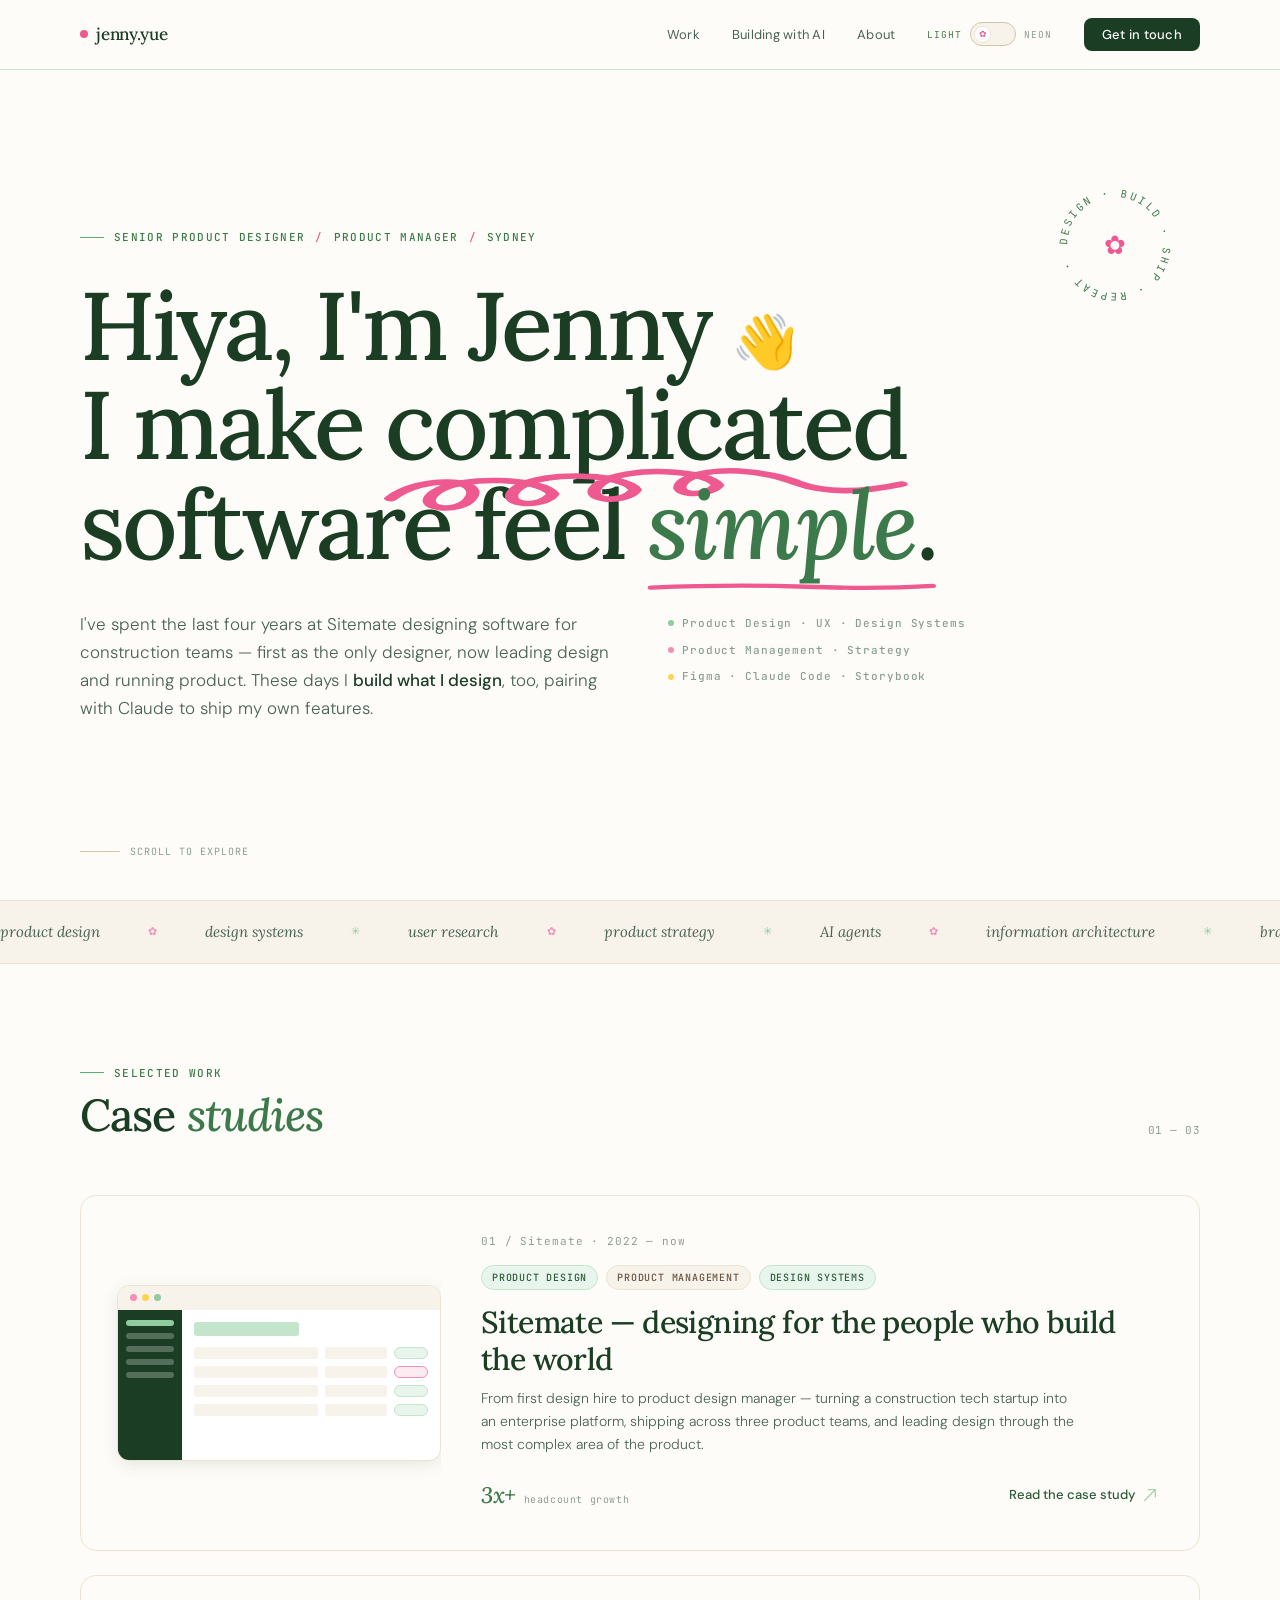
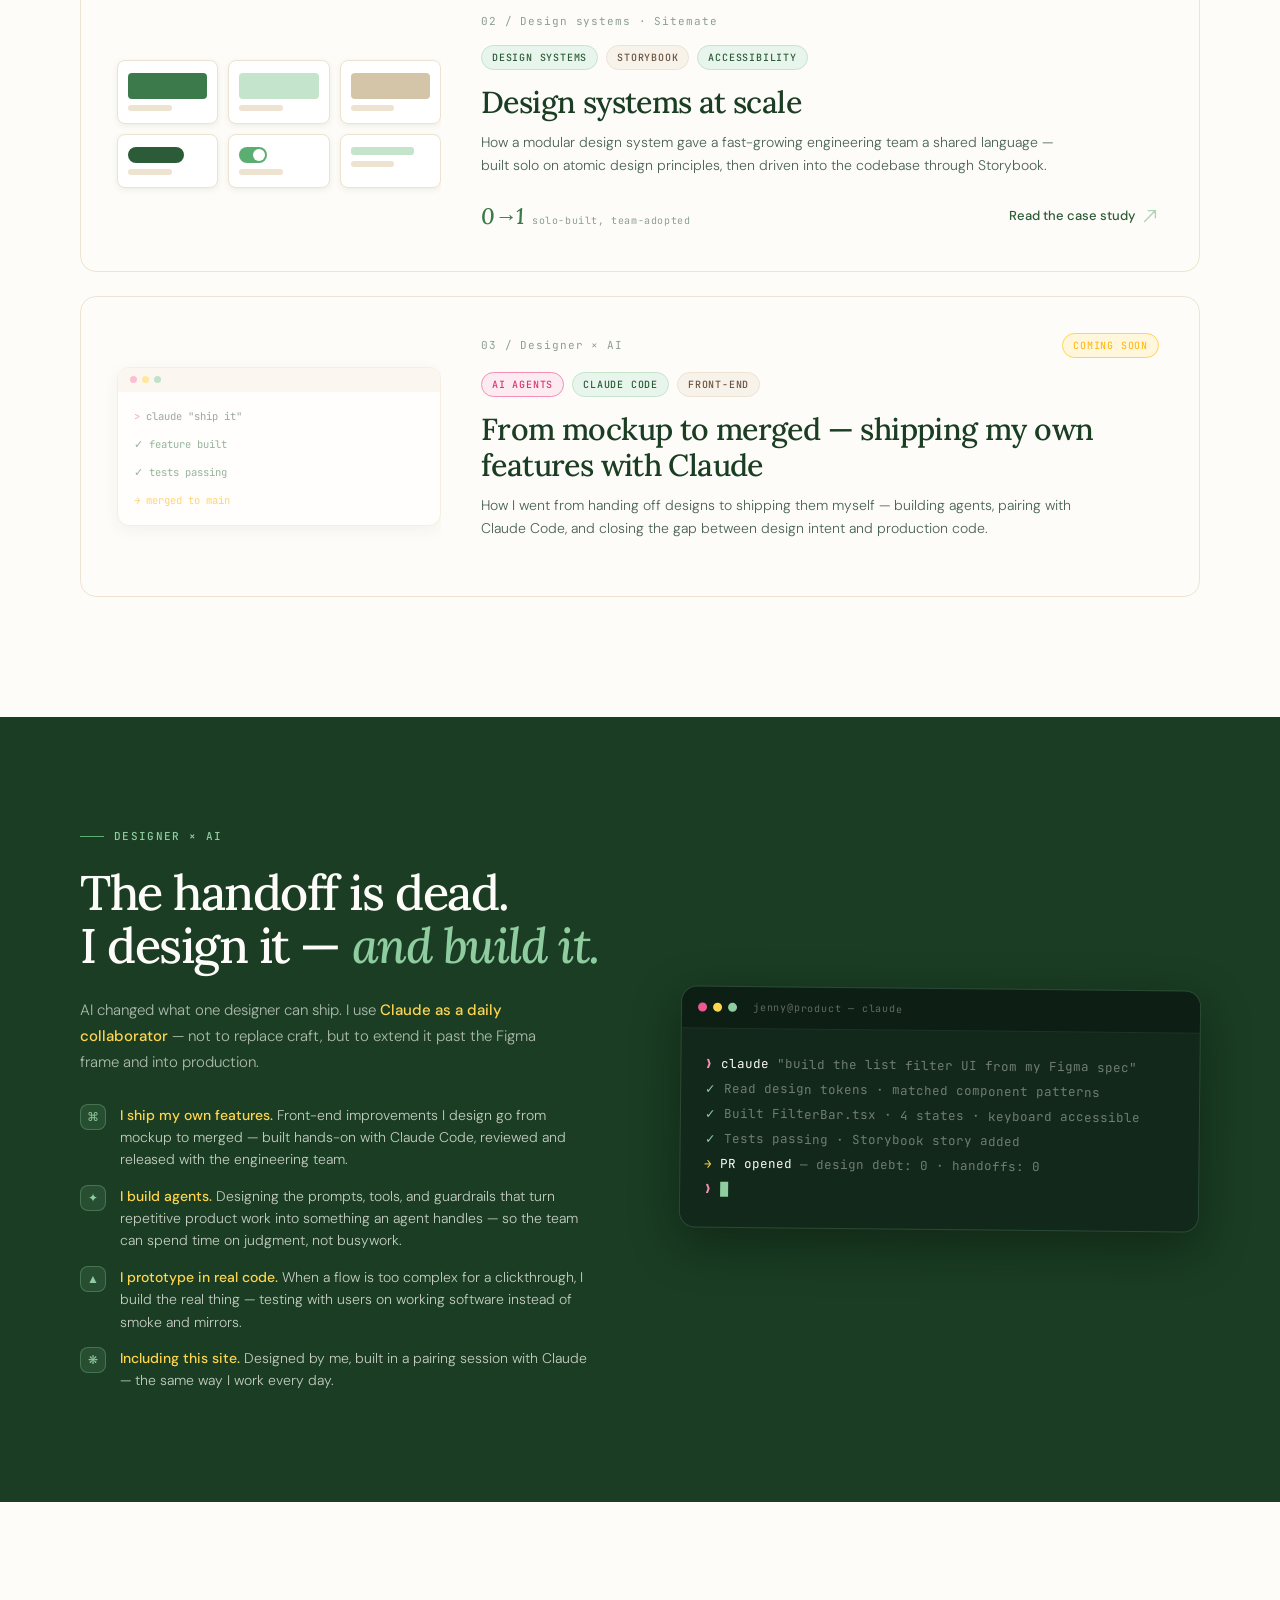
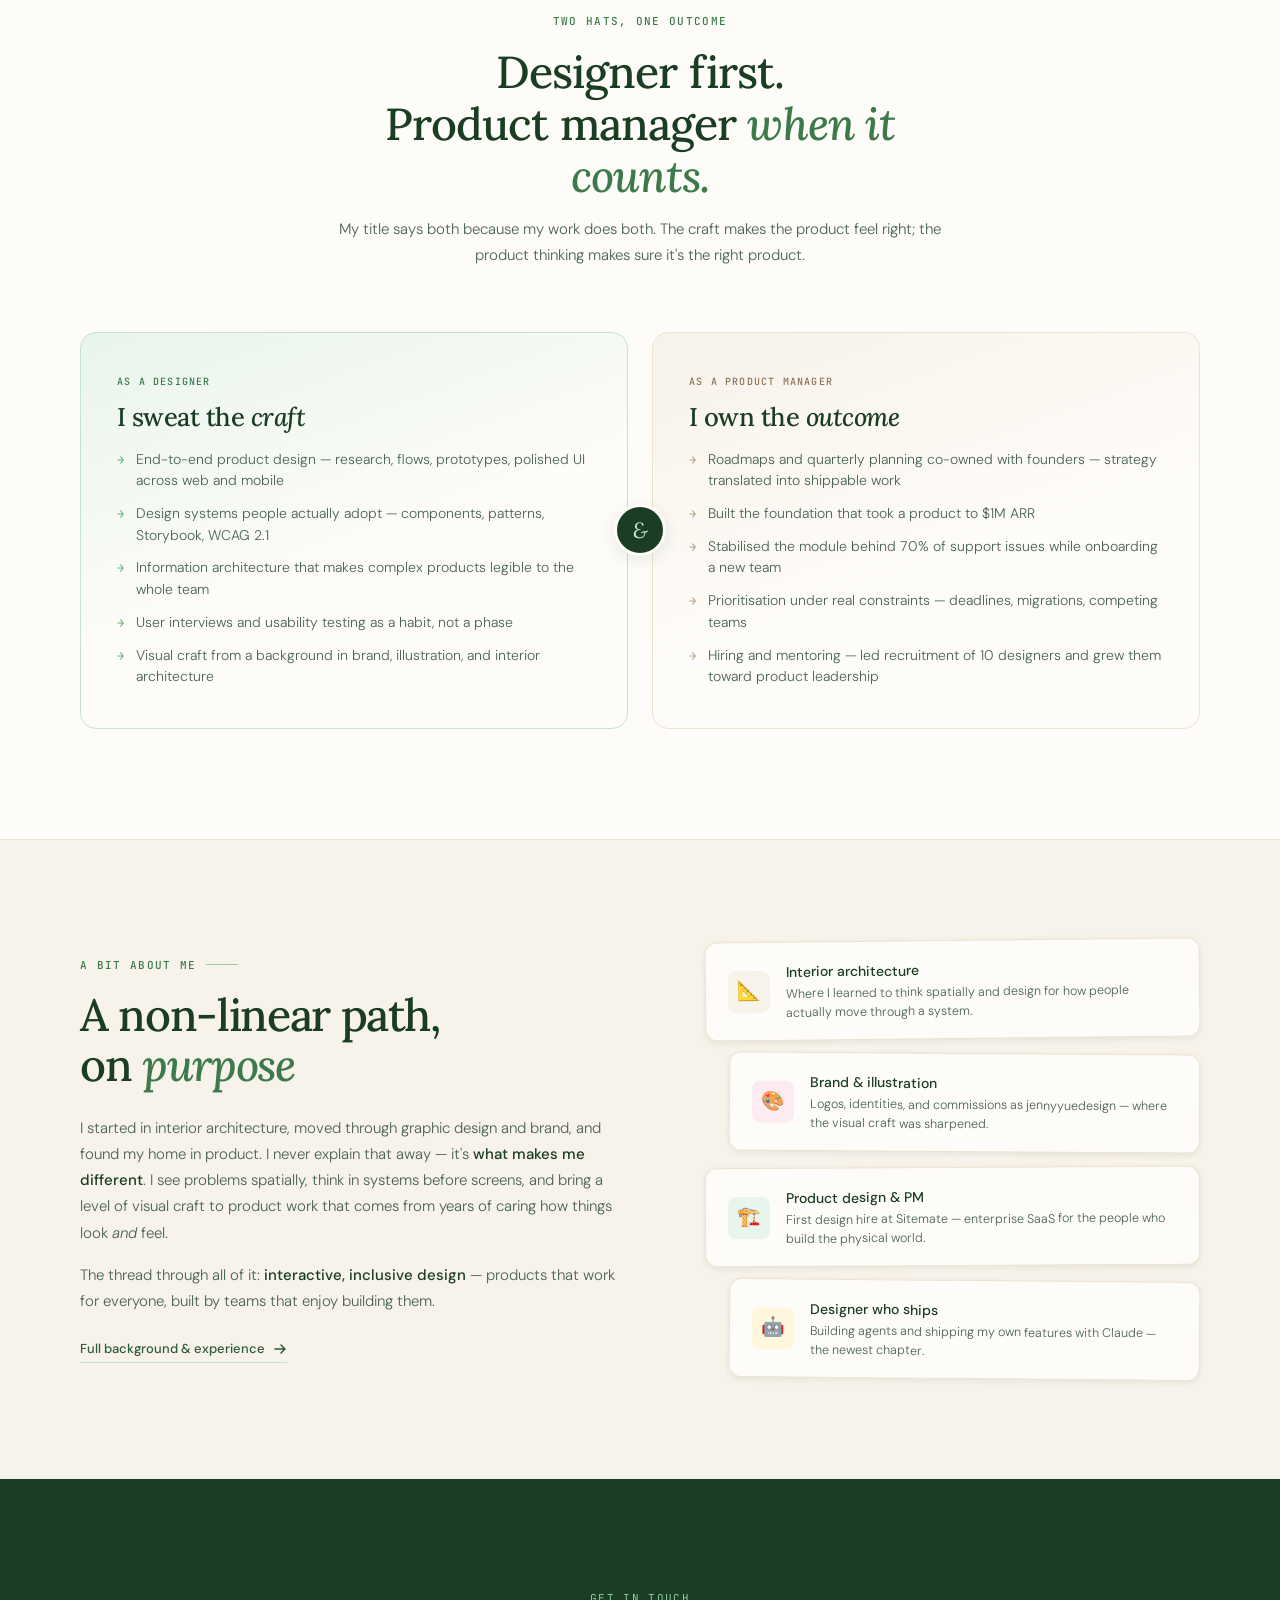
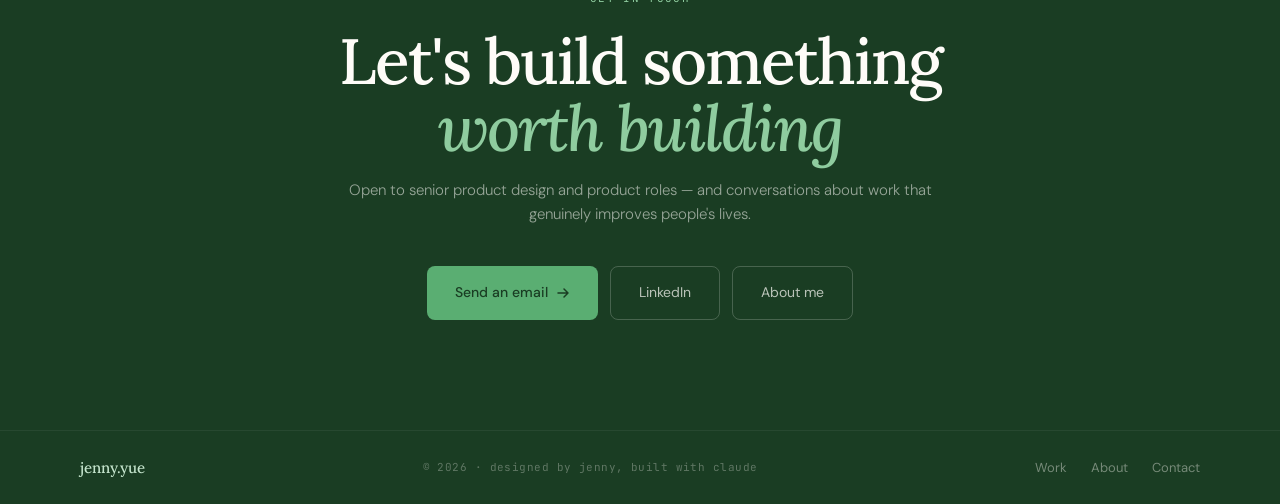
==== index.html @ ba3066ad "Add light/neon mode toggle with pixel-alignment audit fixes - theme.css: neon retro dark mode as ful" ====
<!DOCTYPE html>
<html lang="en">
<head>
<meta charset="UTF-8">
<meta name="viewport" content="width=device-width, initial-scale=1.0">
<title>jenny.yue — Senior Product Designer</title>
<meta name="description" content="Jenny Yue — Senior Product Designer & Product Manager in Sydney. I craft the experience, run the product, and ship my own features with AI.">
<link rel="preconnect" href="https://fonts.googleapis.com">
<link rel="preconnect" href="https://fonts.gstatic.com" crossorigin>
<link href="https://fonts.googleapis.com/css2?family=Lora:ital,wght@0,400;0,500;0,600;1,400;1,500;1,600&family=DM+Sans:opsz,wght@9..40,300;9..40,400;9..40,500;9..40,600&family=JetBrains+Mono:wght@400;500&display=swap" rel="stylesheet">
<style>
  :root {
    --canopy-100: #E8F5EC;
    --canopy-200: #C4E4CC;
    --canopy-300: #8FCC9F;
    --canopy-400: #5AAE72;
    --canopy-500: #3D7A4B;
    --canopy-600: #2C5C37;
    --canopy-700: #1A3D23;
    --soil-100: #F7F2EA;
    --soil-200: #EDE3D0;
    --soil-300: #D4C4A8;
    --soil-400: #B09A7A;
    --soil-500: #8C7355;
    --soil-600: #6B5440;
    --bloom-100: #FDEBF2;
    --bloom-300: #F48FB6;
    --bloom-400: #EE5A90;
    --bloom-500: #D93872;
    --sun-100: #FFF6DC;
    --sun-300: #FFD54F;
    --sun-500: #FFB300;
    --bg-base: #FEFCF8;
    --bg-subtle: #F7F2EA;
    --bg-inverse: #1A3D23;
    --text-primary: #1A3D23;
    --text-secondary: #4A6354;
    --text-tertiary: #8C9E93;
    --text-inverse: #FEFCF8;
    --shadow-sm: 0 2px 6px rgba(26,61,35,0.08);
    --shadow-md: 0 4px 16px rgba(26,61,35,0.10);
    --shadow-lg: 0 8px 32px rgba(26,61,35,0.14);
    --radius-xs: 4px;
    --radius-sm: 8px;
    --radius-md: 12px;
    --radius-lg: 16px;
    --radius-xl: 24px;
    --radius-full: 9999px;
    --font-display: 'Lora', Georgia, serif;
    --font-body: 'DM Sans', 'Helvetica Neue', sans-serif;
    --font-mono: 'JetBrains Mono', monospace;
    --ease-default: cubic-bezier(0.4, 0, 0.2, 1);
    --ease-spring: cubic-bezier(0.34, 1.56, 0.64, 1);
    --ease-out: cubic-bezier(0, 0, 0.2, 1);
  }

  *, *::before, *::after { box-sizing: border-box; margin: 0; padding: 0; }
  html { scroll-behavior: smooth; }
  body {
    background: var(--bg-base);
    color: var(--text-primary);
    font-family: var(--font-body);
    font-size: 15px;
    line-height: 1.7;
    -webkit-font-smoothing: antialiased;
    overflow-x: hidden;
  }
  ::selection { background: var(--sun-300); color: var(--canopy-700); }

  /* NAV */
  nav {
    position: fixed; top: 0; left: 0; right: 0; z-index: 100;
    padding: 20px 40px;
    background: rgba(254,252,248,0.92);
    backdrop-filter: blur(16px);
    border-bottom: 1px solid var(--canopy-200);
  }
  .nav-inner {
    max-width: 1120px; margin: 0 auto;
    display: flex; justify-content: space-between; align-items: center;
  }
  .nav-name {
    font-family: var(--font-display);
    font-size: 17px; font-weight: 500;
    color: var(--text-primary); text-decoration: none;
    letter-spacing: -0.01em;
    display: flex; align-items: center; gap: 8px;
  }
  .nav-name::before {
    content: ''; width: 8px; height: 8px;
    border-radius: var(--radius-full);
    background: var(--bloom-400);
  }
  .nav-links { display: flex; gap: 32px; list-style: none; align-items: center; }
  .nav-links a {
    font-size: 13px; color: var(--text-secondary);
    text-decoration: none; font-weight: 400;
    letter-spacing: 0.02em;
    transition: color 150ms var(--ease-default);
  }
  .nav-links a:hover { color: var(--canopy-500); }
  .nav-cta {
    background: var(--canopy-700) !important;
    color: var(--text-inverse) !important;
    padding: 8px 18px;
    border-radius: var(--radius-sm);
    font-weight: 500 !important;
    transition: background 150ms var(--ease-default), transform 150ms var(--ease-spring) !important;
  }
  .nav-cta:hover { background: var(--canopy-600) !important; transform: translateY(-1px); }

  /* HERO */
  .hero {
    min-height: 100vh;
    display: flex; flex-direction: column; justify-content: center;
    padding: 130px 40px 80px;
    max-width: 1200px; margin: 0 auto;
    position: relative;
  }
  .hero-eyebrow {
    font-family: var(--font-mono); font-size: 11px;
    font-weight: 500; letter-spacing: 0.12em; text-transform: uppercase;
    color: var(--canopy-500); margin-bottom: 28px;
    display: flex; align-items: center; gap: 10px;
    opacity: 0; animation: fadeUp 0.6s 0.1s var(--ease-out) forwards;
  }
  .hero-eyebrow::before { content: ''; width: 24px; height: 1px; background: var(--canopy-400); }
  .hero-eyebrow .slash { color: var(--bloom-400); }

  .hero-headline {
    font-family: var(--font-display);
    font-size: clamp(3.2rem, 7.5vw, 7rem);
    font-weight: 500; line-height: 1.04;
    color: var(--text-primary);
    letter-spacing: -0.03em;
    max-width: 980px;
    margin-bottom: 36px;
    opacity: 0; animation: fadeUp 0.7s 0.2s var(--ease-out) forwards;
  }
  .hero-headline em { font-style: italic; color: var(--canopy-500); }
  .squiggle-word { position: relative; white-space: nowrap; }
  .squiggle-word svg {
    position: absolute; left: 0; bottom: -0.12em; width: 100%; height: 0.22em;
    overflow: visible;
  }
  .squiggle-word svg path {
    stroke: var(--bloom-400); stroke-width: 5; fill: none; stroke-linecap: round;
    stroke-dasharray: 600; stroke-dashoffset: 600;
    animation: drawSquiggle 1s 1s var(--ease-out) forwards;
  }
  @keyframes drawSquiggle { to { stroke-dashoffset: 0; } }
  .wave {
    display: inline-block; font-size: 0.55em; vertical-align: baseline;
    animation: waveAnim 2.2s 1.2s ease-in-out 2;
    transform-origin: 70% 70%;
  }
  /* tangle → calm: the headline acted out. A knotted line under "complicated"
     draws first, then resolves into a clean stroke under "simple". */
  .tangle-word { position: relative; white-space: nowrap; }
  .tangle-word svg {
    position: absolute; left: -1%; bottom: -0.32em; width: 102%; height: 0.46em;
    overflow: visible;
  }
  .tangle-word svg path {
    stroke: var(--bloom-400); stroke-width: 5; fill: none;
    stroke-linecap: round; stroke-linejoin: round;
    stroke-dasharray: 1400; stroke-dashoffset: 1400;
    animation: drawSquiggle 1.2s 1.0s var(--ease-out) forwards;
  }
  .calm-word { position: relative; white-space: nowrap; }
  .calm-word svg {
    position: absolute; left: 0; bottom: -0.12em; width: 100%; height: 0.18em;
    overflow: visible;
  }
  .calm-word svg path {
    stroke: var(--bloom-400); stroke-width: 5; fill: none; stroke-linecap: round;
    stroke-dasharray: 600; stroke-dashoffset: 600;
    animation: drawSquiggle 0.6s 2.15s var(--ease-out) forwards;
  }
  @keyframes waveAnim {
    0%, 100% { transform: rotate(0); }
    20%, 60% { transform: rotate(16deg); }
    40%, 80% { transform: rotate(-8deg); }
  }

  .hero-sub-row {
    display: flex; gap: 48px; align-items: flex-start;
    opacity: 0; animation: fadeUp 0.7s 0.35s var(--ease-out) forwards;
  }
  .hero-desc {
    font-size: 17px; color: var(--text-secondary);
    line-height: 1.65; font-weight: 300;
    max-width: 540px;
  }
  .hero-desc strong { color: var(--text-primary); font-weight: 500; }
  .hero-tags-col { display: flex; flex-direction: column; gap: 8px; padding-top: 4px; }
  .hero-tag-item {
    font-family: var(--font-mono); font-size: 11px;
    font-weight: 500; letter-spacing: 0.08em;
    color: var(--text-tertiary);
    display: flex; align-items: center; gap: 8px;
    white-space: nowrap;
  }
  .hero-tag-item::before {
    content: ''; width: 6px; height: 6px;
    border-radius: var(--radius-full);
    background: var(--canopy-300);
    flex-shrink: 0;
  }
  .hero-tag-item:nth-child(2)::before { background: var(--bloom-300); }
  .hero-tag-item:nth-child(3)::before { background: var(--sun-300); }

  /* Rotating badge */
  .hero-badge {
    position: absolute; right: 60px; top: 180px;
    width: 130px; height: 130px;
    opacity: 0; animation: fadeUp 0.8s 0.6s var(--ease-out) forwards;
  }
  .hero-badge svg { width: 100%; height: 100%; animation: spin 24s linear infinite; }
  .hero-badge text {
    font-family: var(--font-mono); font-size: 10.5px;
    letter-spacing: 0.28em; text-transform: uppercase;
    fill: var(--canopy-500);
  }
  .hero-badge .badge-center {
    position: absolute; inset: 0;
    display: flex; align-items: center; justify-content: center;
    font-size: 26px; color: var(--bloom-400);
  }
  @keyframes spin { to { transform: rotate(360deg); } }

  .hero-scroll {
    position: absolute; bottom: 40px; left: 40px;
    display: flex; align-items: center; gap: 10px;
    font-family: var(--font-mono); font-size: 10px;
    letter-spacing: 0.1em; text-transform: uppercase;
    color: var(--text-tertiary);
    opacity: 0; animation: fadeUp 0.6s 0.7s var(--ease-out) forwards;
  }
  .scroll-line {
    width: 40px; height: 1px; background: var(--soil-300);
    animation: scrollPulse 2s 1.5s ease-in-out infinite;
  }
  @keyframes scrollPulse {
    0%, 100% { width: 40px; opacity: 0.4; }
    50% { width: 60px; opacity: 1; }
  }

  /* MARQUEE */
  .marquee-strip {
    border-top: 1px solid var(--soil-200);
    border-bottom: 1px solid var(--soil-200);
    background: var(--bg-subtle);
    overflow: hidden;
    padding: 18px 0;
  }
  .marquee-track {
    display: flex; gap: 48px; width: max-content;
    animation: marquee 36s linear infinite;
  }
  .marquee-track span {
    font-family: var(--font-display); font-style: italic;
    font-size: 15px; color: var(--text-secondary);
    display: flex; align-items: center; gap: 48px;
    white-space: nowrap; font-weight: 400;
  }
  .marquee-track span::after { content: '✿'; font-style: normal; font-size: 11px; color: var(--bloom-300); }
  .marquee-track span:nth-child(even)::after { content: '✳'; color: var(--canopy-300); }
  @keyframes marquee { to { transform: translateX(-50%); } }

  /* WORK SECTION */
  .work-section {
    padding: 100px 40px 120px;
    max-width: 1200px; margin: 0 auto;
  }
  .work-header {
    display: flex; justify-content: space-between; align-items: flex-end;
    margin-bottom: 56px;
  }
  .work-eyebrow {
    font-family: var(--font-mono); font-size: 11px;
    font-weight: 500; letter-spacing: 0.12em; text-transform: uppercase;
    color: var(--canopy-500); margin-bottom: 8px;
    display: flex; align-items: center; gap: 10px;
  }
  .work-eyebrow::before { content: ''; width: 24px; height: 1px; background: var(--canopy-400); }
  .work-heading {
    font-family: var(--font-display);
    font-size: clamp(2rem, 3.5vw, 3rem);
    font-weight: 500; letter-spacing: -0.02em;
    color: var(--text-primary); line-height: 1.1;
  }
  .work-heading em { font-style: italic; color: var(--canopy-500); }
  .work-count {
    font-family: var(--font-mono); font-size: 11px;
    color: var(--text-tertiary); letter-spacing: 0.04em;
  }

  /* CASE STUDY CARDS */
  .case-grid { display: flex; flex-direction: column; gap: 24px; }

  .case-card {
    display: grid;
    grid-template-columns: 360px 1fr;
    gap: 0;
    border: 1px solid var(--soil-200);
    border-radius: var(--radius-lg);
    overflow: hidden;
    text-decoration: none;
    color: inherit;
    cursor: pointer;
    background: var(--bg-base);
    opacity: 0; transform: translateY(20px);
    transition: opacity 500ms var(--ease-out), transform 500ms var(--ease-out),
                box-shadow 250ms var(--ease-default), border-color 250ms;
  }
  .case-card.visible { opacity: 1; transform: translateY(0); }
  .case-card:hover { box-shadow: var(--shadow-lg); border-color: var(--canopy-200); }
  .case-card:hover .case-arrow { transform: translate(4px, -4px); opacity: 1; }
  .case-card:hover .case-thumb-inner { transform: scale(1.03) rotate(-0.5deg); }

  .case-thumb {
    padding: 36px 0 36px 36px;
    display: flex; align-items: center;
    overflow: hidden;
  }
  .case-thumb-inner {
    width: 100%;
    transition: transform 400ms var(--ease-spring);
  }
  /* real screenshot replaces the CSS mock when the asset exists */
  .thumb-img {
    display: block; width: 100%;
    border: 1px solid var(--soil-200);
    border-radius: var(--radius-md);
    box-shadow: var(--shadow-md);
  }
  .thumb-img.missing { display: none; }
  .thumb-img:not(.missing) ~ .mock-browser,
  .thumb-img:not(.missing) ~ .mock-components { display: none; }

  /* mini browser mock */
  .mock-browser {
    background: #fff;
    border: 1px solid var(--soil-200);
    border-radius: var(--radius-md);
    box-shadow: var(--shadow-md);
    overflow: hidden;
  }
  .mock-browser-bar {
    display: flex; align-items: center; gap: 5px;
    padding: 8px 12px;
    border-bottom: 1px solid var(--soil-100);
    background: var(--bg-subtle);
  }
  .mock-dot { width: 7px; height: 7px; border-radius: var(--radius-full); }
  .mock-body { display: grid; grid-template-columns: 64px 1fr; min-height: 150px; }
  .mock-sidebar { background: var(--canopy-700); padding: 10px 8px; display: flex; flex-direction: column; gap: 7px; }
  .mock-sidebar i { display: block; height: 6px; border-radius: 3px; background: rgba(255,255,255,0.25); }
  .mock-sidebar i:first-child { background: var(--canopy-300); }
  .mock-main { padding: 12px; display: flex; flex-direction: column; gap: 7px; }
  .mock-row { display: flex; gap: 7px; align-items: center; }
  .mock-cell { height: 12px; border-radius: 3px; background: var(--soil-100); flex: 1; }
  .mock-cell.w2 { flex: 2; }
  .mock-chip { width: 34px; height: 12px; border-radius: var(--radius-full); background: var(--canopy-100); border: 1px solid var(--canopy-200); }
  .mock-chip.pink { background: var(--bloom-100); border-color: var(--bloom-300); }
  .mock-title-bar { height: 14px; width: 45%; border-radius: 3px; background: var(--canopy-200); margin-bottom: 4px; }

  /* component grid mock */
  .mock-components {
    display: grid; grid-template-columns: repeat(3, 1fr); gap: 10px;
  }
  .mock-comp {
    background: #fff; border: 1px solid var(--soil-200);
    border-radius: var(--radius-sm);
    padding: 12px 10px;
    display: flex; flex-direction: column; gap: 6px;
    box-shadow: var(--shadow-sm);
  }
  .mock-comp i { display: block; border-radius: 3px; }
  .mock-swatch { height: 26px; border-radius: var(--radius-xs) !important; }
  .mock-comp .bar-lg { height: 8px; width: 80%; background: var(--canopy-200); }
  .mock-comp .bar-sm { height: 6px; width: 55%; background: var(--soil-200); }
  .mock-btn-pill { height: 16px; border-radius: var(--radius-full) !important; background: var(--canopy-600); width: 70%; }
  .mock-toggle { width: 28px; height: 16px; border-radius: var(--radius-full) !important; background: var(--canopy-400); position: relative; }
  .mock-toggle::after { content: ''; position: absolute; right: 2px; top: 2px; width: 12px; height: 12px; border-radius: 50%; background: #fff; }

  .case-content { padding: 36px 40px; display: flex; flex-direction: column; justify-content: center; }
  .case-top-row { display: flex; justify-content: space-between; align-items: baseline; margin-bottom: 14px; }
  .case-num {
    font-family: var(--font-mono); font-size: 11px;
    color: var(--text-tertiary); letter-spacing: 0.08em;
  }
  .case-tags-row { display: flex; gap: 8px; flex-wrap: wrap; margin-bottom: 14px; }
  .case-tag {
    font-family: var(--font-mono); font-size: 10px;
    font-weight: 500; letter-spacing: 0.08em; text-transform: uppercase;
    padding: 3px 10px; border-radius: var(--radius-full);
    background: var(--canopy-100); color: var(--canopy-600);
    border: 1px solid var(--canopy-200);
  }
  .case-tag.soil { background: var(--soil-100); color: var(--soil-600); border-color: var(--soil-200); }
  .case-tag.bloom { background: var(--bloom-100); color: var(--bloom-500); border-color: var(--bloom-300); }
  .case-title {
    font-family: var(--font-display);
    font-size: clamp(1.4rem, 2.5vw, 1.9rem);
    font-weight: 500; color: var(--text-primary);
    letter-spacing: -0.02em; line-height: 1.2;
    margin-bottom: 10px;
  }
  .case-desc {
    font-size: 14px; color: var(--text-secondary);
    line-height: 1.65; font-weight: 300; max-width: 600px;
    margin-bottom: 20px;
  }
  .case-foot { display: flex; align-items: center; gap: 28px; }
  .case-stat-block { display: flex; align-items: baseline; gap: 8px; }
  .case-stat {
    font-family: var(--font-display);
    font-size: 1.4rem; font-weight: 500; font-style: italic;
    color: var(--canopy-500); letter-spacing: -0.02em;
  }
  .case-stat-label {
    font-family: var(--font-mono); font-size: 10px;
    color: var(--text-tertiary); letter-spacing: 0.06em;
  }
  .case-cta {
    display: inline-flex; align-items: center; gap: 6px;
    font-size: 13px; font-weight: 500; color: var(--canopy-600);
    margin-left: auto;
  }
  .case-arrow {
    color: var(--canopy-400);
    opacity: 0.5;
    transition: transform 200ms var(--ease-spring), opacity 200ms;
    display: inline-flex;
  }
  .case-card-soon { opacity: 1; }
  .case-card-soon .case-thumb-inner { opacity: 0.55; }
  .soon-badge {
    font-family: var(--font-mono); font-size: 10px;
    letter-spacing: 0.08em; text-transform: uppercase;
    color: var(--sun-500); background: var(--sun-100);
    border: 1px solid var(--sun-300);
    padding: 3px 10px; border-radius: var(--radius-full);
  }

  /* AI SECTION */
  .ai-section {
    background: var(--bg-inverse);
    padding: 110px 40px;
    position: relative;
    overflow: hidden;
  }
  .ai-inner {
    max-width: 1120px; margin: 0 auto;
    display: grid; grid-template-columns: 1fr 1fr; gap: 80px; align-items: center;
  }
  .ai-eyebrow {
    font-family: var(--font-mono); font-size: 11px;
    font-weight: 500; letter-spacing: 0.12em; text-transform: uppercase;
    color: var(--canopy-300); margin-bottom: 20px;
    display: flex; align-items: center; gap: 10px;
  }
  .ai-eyebrow::before { content: ''; width: 24px; height: 1px; background: var(--canopy-400); }
  .ai-heading {
    font-family: var(--font-display);
    font-size: clamp(2rem, 3.8vw, 3.2rem);
    font-weight: 500; letter-spacing: -0.03em;
    color: var(--text-inverse); line-height: 1.1;
    margin-bottom: 24px;
  }
  .ai-heading em { font-style: italic; color: var(--canopy-300); }
  .ai-body {
    font-size: 15px; color: rgba(254,252,248,0.65);
    line-height: 1.75; font-weight: 300; margin-bottom: 28px;
    max-width: 480px;
  }
  .ai-body strong { color: var(--sun-300); font-weight: 500; }
  .ai-points { display: flex; flex-direction: column; gap: 14px; }
  .ai-point { display: flex; gap: 14px; align-items: flex-start; }
  .ai-point-icon {
    width: 26px; height: 26px; flex-shrink: 0;
    border-radius: var(--radius-sm);
    background: rgba(143,204,159,0.12);
    border: 1px solid rgba(143,204,159,0.3);
    display: flex; align-items: center; justify-content: center;
    font-size: 12px; line-height: 1;
    color: var(--canopy-300);
  }
  .ai-point-text { font-size: 14px; color: rgba(254,252,248,0.75); line-height: 1.6; font-weight: 300; }
  .ai-point-text strong { color: var(--sun-300); font-weight: 500; }

  /* terminal mock */
  .terminal {
    background: #11281A;
    border: 1px solid rgba(143,204,159,0.2);
    border-radius: var(--radius-lg);
    box-shadow: 0 16px 48px rgba(0,0,0,0.35);
    overflow: hidden;
    font-family: var(--font-mono); font-size: 12.5px;
    transform: rotate(0.6deg);
  }
  .terminal-bar {
    display: flex; align-items: center; gap: 6px;
    padding: 12px 16px;
    background: rgba(0,0,0,0.25);
    border-bottom: 1px solid rgba(143,204,159,0.12);
  }
  .terminal-bar .mock-dot { width: 9px; height: 9px; }
  .terminal-title {
    margin-left: 10px; font-size: 10px; letter-spacing: 0.08em;
    color: rgba(254,252,248,0.35);
  }
  .terminal-body { padding: 22px 24px 26px; line-height: 2.0; }
  .t-prompt { color: var(--bloom-300); }
  .t-cmd { color: var(--text-inverse); }
  .t-dim { color: rgba(254,252,248,0.4); }
  .t-green { color: var(--canopy-300); }
  .t-yellow { color: var(--sun-300); }
  .t-cursor {
    display: inline-block; width: 8px; height: 15px;
    background: var(--canopy-300); vertical-align: middle;
    animation: blink 1.1s steps(1) infinite;
  }
  @keyframes blink { 50% { opacity: 0; } }

  /* RANGE — two hats */
  .range-section {
    padding: 110px 40px;
    max-width: 1200px; margin: 0 auto;
  }
  .range-header { text-align: center; max-width: 640px; margin: 0 auto 64px; }
  .range-eyebrow {
    font-family: var(--font-mono); font-size: 11px;
    font-weight: 500; letter-spacing: 0.12em; text-transform: uppercase;
    color: var(--canopy-500); margin-bottom: 16px;
  }
  .range-heading {
    font-family: var(--font-display);
    font-size: clamp(2rem, 3.5vw, 3rem);
    font-weight: 500; letter-spacing: -0.02em;
    color: var(--text-primary); line-height: 1.15;
    margin-bottom: 16px;
  }
  .range-heading em { font-style: italic; color: var(--canopy-500); }
  .range-sub { font-size: 15px; color: var(--text-secondary); font-weight: 300; line-height: 1.7; }

  .range-grid { display: grid; grid-template-columns: 1fr 1fr; gap: 24px; position: relative; }
  .range-col {
    border: 1px solid var(--soil-200);
    border-radius: var(--radius-lg);
    padding: 40px 36px;
    background: var(--bg-base);
    transition: box-shadow 250ms var(--ease-default), transform 250ms var(--ease-spring), border-color 250ms;
  }
  .range-col:hover { box-shadow: var(--shadow-md); transform: translateY(-3px); }
  .range-col.designer { background: linear-gradient(160deg, var(--canopy-100) 0%, var(--bg-base) 55%); border-color: var(--canopy-200); }
  .range-col.pm { background: linear-gradient(160deg, var(--soil-100) 0%, var(--bg-base) 55%); }
  .range-amp {
    position: absolute; left: 50%; top: 50%;
    transform: translate(-50%, -50%);
    width: 52px; height: 52px;
    background: var(--bg-inverse);
    color: var(--canopy-200);
    border-radius: var(--radius-full);
    display: flex; align-items: center; justify-content: center;
    font-family: var(--font-display); font-style: italic;
    font-size: 22px;
    box-shadow: var(--shadow-md);
    z-index: 2;
    border: 3px solid var(--bg-base);
  }
  .range-col-label {
    font-family: var(--font-mono); font-size: 10px;
    letter-spacing: 0.12em; text-transform: uppercase;
    margin-bottom: 12px; font-weight: 500;
  }
  .range-col.designer .range-col-label { color: var(--canopy-500); }
  .range-col.pm .range-col-label { color: var(--soil-500); }
  .range-col-title {
    font-family: var(--font-display);
    font-size: 1.6rem; font-weight: 500;
    letter-spacing: -0.02em; color: var(--text-primary);
    margin-bottom: 16px; line-height: 1.2;
  }
  .range-col-title em { font-style: italic; }
  .range-list { list-style: none; display: flex; flex-direction: column; gap: 11px; }
  .range-list li {
    display: flex; gap: 12px; align-items: flex-start;
    font-size: 14px; color: var(--text-secondary);
    line-height: 1.55; font-weight: 300;
  }
  .range-list li::before {
    content: '→'; flex-shrink: 0;
    font-family: var(--font-mono); font-size: 12px;
    color: var(--canopy-400); margin-top: 2px;
  }
  .range-col.pm .range-list li::before { color: var(--soil-400); }

  /* ABOUT STRIP */
  .about-strip {
    background: var(--bg-subtle);
    border-top: 1px solid var(--soil-200);
    padding: 100px 40px;
  }
  .about-inner {
    max-width: 1120px; margin: 0 auto;
    display: grid; grid-template-columns: 1.1fr 1fr; gap: 80px; align-items: center;
  }
  .about-eyebrow {
    font-family: var(--font-mono); font-size: 11px;
    font-weight: 500; letter-spacing: 0.12em; text-transform: uppercase;
    color: var(--canopy-500); margin-bottom: 16px;
    display: flex; align-items: center; gap: 10px;
  }
  .about-eyebrow::after { content: ''; width: 32px; height: 1px; background: var(--canopy-300); }
  .about-heading {
    font-family: var(--font-display);
    font-size: clamp(2rem, 3.5vw, 3rem);
    font-weight: 500; letter-spacing: -0.03em;
    color: var(--text-primary); line-height: 1.12;
    margin-bottom: 24px;
  }
  .about-heading em { font-style: italic; color: var(--canopy-500); }
  .about-body {
    font-size: 15px; color: var(--text-secondary);
    line-height: 1.75; font-weight: 300; margin-bottom: 16px;
  }
  .about-body strong { color: var(--text-primary); font-weight: 500; }
  .about-link {
    display: inline-flex; align-items: center; gap: 8px;
    font-size: 13px; font-weight: 500; color: var(--canopy-600);
    text-decoration: none; margin-top: 8px;
    border-bottom: 1px solid var(--canopy-200);
    padding-bottom: 2px;
    transition: color 150ms, border-color 150ms;
  }
  .about-link:hover { color: var(--canopy-500); border-color: var(--canopy-400); }

  /* polaroid-ish path cards */
  .path-stack { position: relative; display: flex; flex-direction: column; gap: 14px; }
  .path-card {
    background: var(--bg-base);
    border: 1px solid var(--soil-200);
    border-radius: var(--radius-md);
    padding: 18px 22px;
    display: flex; gap: 16px; align-items: center;
    box-shadow: var(--shadow-sm);
    transition: transform 250ms var(--ease-spring), box-shadow 250ms;
  }
  .path-card:hover { transform: translateX(6px); box-shadow: var(--shadow-md); }
  .path-card:nth-child(1) { transform: rotate(-0.6deg); }
  .path-card:nth-child(2) { transform: rotate(0.4deg); margin-left: 24px; }
  .path-card:nth-child(3) { transform: rotate(-0.3deg); }
  .path-card:nth-child(4) { transform: rotate(0.5deg); margin-left: 24px; }
  .path-card:nth-child(1):hover, .path-card:nth-child(3):hover { transform: rotate(0deg) translateX(6px); }
  .path-card:nth-child(2):hover, .path-card:nth-child(4):hover { transform: rotate(0deg) translateX(6px); }
  .path-emoji {
    width: 42px; height: 42px; flex-shrink: 0;
    border-radius: var(--radius-sm);
    display: flex; align-items: center; justify-content: center;
    font-size: 19px;
  }
  .path-card:nth-child(1) .path-emoji { background: var(--soil-100); }
  .path-card:nth-child(2) .path-emoji { background: var(--bloom-100); }
  .path-card:nth-child(3) .path-emoji { background: var(--canopy-100); }
  .path-card:nth-child(4) .path-emoji { background: var(--sun-100); }
  .path-title { font-size: 14px; font-weight: 500; color: var(--text-primary); }
  .path-text { font-size: 12.5px; color: var(--text-secondary); font-weight: 300; line-height: 1.5; }

  /* CONTACT */
  .contact-section {
    background: var(--bg-inverse);
    padding: 110px 40px;
    text-align: center;
    position: relative; overflow: hidden;
  }
  .contact-inner { max-width: 620px; margin: 0 auto; position: relative; z-index: 1; }
  .contact-eyebrow {
    font-family: var(--font-mono); font-size: 11px;
    letter-spacing: 0.12em; text-transform: uppercase;
    color: var(--canopy-300); margin-bottom: 20px;
  }
  .contact-heading {
    font-family: var(--font-display);
    font-size: clamp(2.5rem, 5vw, 4rem);
    font-weight: 500; color: var(--text-inverse);
    letter-spacing: -0.03em; line-height: 1.05;
    margin-bottom: 16px;
  }
  .contact-heading em { font-style: italic; color: var(--canopy-300); }
  .contact-sub {
    font-size: 15px; color: rgba(254,252,248,0.55);
    font-weight: 300; margin-bottom: 40px; line-height: 1.6;
  }
  .contact-actions { display: flex; gap: 12px; justify-content: center; flex-wrap: wrap; }
  .btn-contact-primary {
    display: inline-flex; align-items: center; gap: 8px;
    background: var(--canopy-400); color: var(--bg-inverse);
    text-decoration: none; padding: 14px 28px;
    font-size: 14px; font-weight: 500;
    border-radius: var(--radius-sm);
    transition: background 150ms, transform 150ms var(--ease-spring);
  }
  .btn-contact-primary:hover { background: var(--canopy-300); transform: translateY(-1px); }
  .btn-contact-ghost {
    display: inline-flex; align-items: center; gap: 8px;
    background: transparent; color: rgba(254,252,248,0.7);
    text-decoration: none; padding: 14px 28px;
    font-size: 14px; font-weight: 400;
    border-radius: var(--radius-sm);
    border: 1px solid rgba(254,252,248,0.2);
    transition: all 150ms;
  }
  .btn-contact-ghost:hover { border-color: rgba(254,252,248,0.5); color: var(--text-inverse); }

  /* FOOTER */
  footer {
    background: var(--bg-inverse);
    border-top: 1px solid rgba(255,255,255,0.06);
    padding: 24px 40px;
  }
  .footer-inner {
    max-width: 1120px; margin: 0 auto;
    display: flex; justify-content: space-between; align-items: center;
  }
  .footer-name { font-family: var(--font-display); font-size: 15px; color: var(--canopy-200); font-weight: 500; }
  .footer-copy { font-family: var(--font-mono); font-size: 11px; color: rgba(254,252,248,0.3); letter-spacing: 0.04em; }
  .footer-links { display: flex; gap: 24px; }
  .footer-links a { font-size: 13px; color: rgba(254,252,248,0.4); text-decoration: none; transition: color 150ms; }
  .footer-links a:hover { color: var(--canopy-200); }

  /* ANIMATIONS */
  @keyframes fadeUp {
    from { opacity: 0; transform: translateY(20px); }
    to { opacity: 1; transform: translateY(0); }
  }
  .reveal {
    opacity: 0; transform: translateY(20px);
    transition: opacity 600ms var(--ease-out), transform 600ms var(--ease-out);
  }
  .reveal.visible { opacity: 1; transform: translateY(0); }

  /* RESPONSIVE */
  @media (max-width: 900px) {
    nav { padding: 16px 20px; }
    .nav-links .nav-cta { display: none; }
    .hero { padding: 110px 20px 60px; }
    .hero-sub-row { flex-direction: column; gap: 24px; }
    .hero-tags-col { flex-direction: row; flex-wrap: wrap; }
    .hero-badge { display: none; }
    .work-section { padding: 60px 20px; }
    .case-card { grid-template-columns: 1fr; }
    .case-thumb { padding: 28px 28px 0; }
    .case-content { padding: 28px; }
    .case-cta span { display: none; }
    .ai-section { padding: 70px 20px; }
    .ai-inner { grid-template-columns: 1fr; gap: 48px; }
    .terminal { transform: none; }
    .range-section { padding: 70px 20px; }
    .range-grid { grid-template-columns: 1fr; }
    .range-amp { display: none; }
    .about-strip { padding: 60px 20px; }
    .about-inner { grid-template-columns: 1fr; gap: 48px; }
    .contact-section { padding: 70px 20px; }
    footer { padding: 20px; }
    .footer-inner { flex-direction: column; gap: 12px; text-align: center; }
  }
</style>
<link rel="stylesheet" href="theme.css">
</head>
<body>
<script>(function(){try{var t=localStorage.getItem('theme');if(t==='dark'||(!t&&matchMedia('(prefers-color-scheme: dark)').matches))document.body.classList.add('dark')}catch(e){}})()</script>

<nav>
  <div class="nav-inner">
    <a href="index.html" class="nav-name">jenny.yue</a>
    <ul class="nav-links">
      <li><a href="#work">Work</a></li>
      <li><a href="#ai">Building with AI</a></li>
      <li><a href="about.html">About</a></li>
      <li><button class="mode-toggle" aria-label="Switch between light and neon mode"><span class="mt-label l-light">light</span><span class="mt-switch"></span><span class="mt-label l-neon">neon</span></button></li>
    <li><a href="mailto:jennyyuedesign@gmail.com" class="nav-cta">Get in touch</a></li>
    </ul>
  </div>
</nav>

<!-- HERO -->
<section class="hero">
  <p class="hero-eyebrow">Senior Product Designer <span class="slash">/</span> Product Manager <span class="slash">/</span> Sydney</p>
  <h1 class="hero-headline">Hiya, I'm Jenny <span class="wave">👋</span><br>I make <span class="tangle-word">complicated<svg viewBox="0 0 200 40" preserveAspectRatio="none"><path d="M4 24 c 12,-22 36,-18 30,0 c -4,14 -22,10 -13,-6 c 10,-16 40,-12 44,2 c -4,14 -22,10 -13,-6 c 10,-16 40,-12 44,2 c -4,14 -22,10 -13,-6 c 10,-16 40,-12 44,2 c -4,12 -20,9 -12,-5 c 9,-13 30,-9 42,3 c 10,9 24,9 39,1"/></svg></span> software feel <span class="calm-word"><em>simple</em>.<svg viewBox="0 0 200 20" preserveAspectRatio="none"><path d="M3 10 Q 60 6, 110 9 T 197 8"/></svg></span></h1>
  <div class="hero-sub-row">
    <p class="hero-desc">
      I've spent the last four years at Sitemate designing software for construction teams — first as the only designer, now leading design and running product. These days I <strong>build what I design</strong>, too, pairing with Claude to ship my own features.
    </p>
    <div class="hero-tags-col">
      <span class="hero-tag-item">Product Design · UX · Design Systems</span>
      <span class="hero-tag-item">Product Management · Strategy</span>
      <span class="hero-tag-item">Figma · Claude Code · Storybook</span>
    </div>
  </div>

  <div class="hero-badge" aria-hidden="true">
    <svg viewBox="0 0 130 130">
      <defs>
        <path id="badgeCircle" d="M 65,65 m -48,0 a 48,48 0 1,1 96,0 a 48,48 0 1,1 -96,0"/>
      </defs>
      <text><textPath href="#badgeCircle">design · build · ship · repeat ·&#160;</textPath></text>
    </svg>
    <div class="badge-center">✿</div>
  </div>

  <div class="hero-scroll">
    <div class="scroll-line"></div>
    Scroll to explore
  </div>
</section>

<!-- MARQUEE -->
<div class="marquee-strip" aria-hidden="true">
  <div class="marquee-track">
    <span>product design</span><span>design systems</span><span>user research</span><span>product strategy</span><span>AI agents</span><span>information architecture</span><span>brand identity</span><span>illustration</span><span>shipping code</span>
    <span>product design</span><span>design systems</span><span>user research</span><span>product strategy</span><span>AI agents</span><span>information architecture</span><span>brand identity</span><span>illustration</span><span>shipping code</span>
  </div>
</div>

<!-- WORK -->
<div class="work-section" id="work">
  <div class="work-header">
    <div>
      <p class="work-eyebrow">Selected work</p>
      <h2 class="work-heading">Case <em>studies</em></h2>
    </div>
    <span class="work-count">01 — 03</span>
  </div>

  <div class="case-grid">

    <!-- Case 01: Sitemate -->
    <a href="sitemate.html" class="case-card">
      <div class="case-thumb">
        <div class="case-thumb-inner">
          <img class="thumb-img" src="assets/sitemate-card.png" alt="Dashpivot — construction workflow app" loading="lazy" onerror="this.classList.add('missing')">
          <div class="mock-browser">
            <div class="mock-browser-bar">
              <span class="mock-dot" style="background:var(--bloom-300)"></span>
              <span class="mock-dot" style="background:var(--sun-300)"></span>
              <span class="mock-dot" style="background:var(--canopy-300)"></span>
            </div>
            <div class="mock-body">
              <div class="mock-sidebar"><i></i><i></i><i></i><i></i><i></i></div>
              <div class="mock-main">
                <div class="mock-title-bar"></div>
                <div class="mock-row"><span class="mock-cell w2"></span><span class="mock-cell"></span><span class="mock-chip"></span></div>
                <div class="mock-row"><span class="mock-cell w2"></span><span class="mock-cell"></span><span class="mock-chip pink"></span></div>
                <div class="mock-row"><span class="mock-cell w2"></span><span class="mock-cell"></span><span class="mock-chip"></span></div>
                <div class="mock-row"><span class="mock-cell w2"></span><span class="mock-cell"></span><span class="mock-chip"></span></div>
              </div>
            </div>
          </div>
        </div>
      </div>
      <div class="case-content">
        <div class="case-top-row"><span class="case-num">01 / Sitemate · 2022 — now</span></div>
        <div class="case-tags-row">
          <span class="case-tag">Product Design</span>
          <span class="case-tag soil">Product Management</span>
          <span class="case-tag">Design Systems</span>
        </div>
        <div class="case-title">Sitemate — designing for the people who build the world</div>
        <p class="case-desc">From first design hire to product design manager — turning a construction tech startup into an enterprise platform, shipping across three product teams, and leading design through the most complex area of the product.</p>
        <div class="case-foot">
          <div class="case-stat-block">
            <span class="case-stat">3x+</span>
            <span class="case-stat-label">headcount growth</span>
          </div>
          <span class="case-cta">Read the case study
            <span class="case-arrow"><svg width="18" height="18" viewBox="0 0 20 20" fill="none"><path d="M4 16L16 4M16 4H8M16 4v8" stroke="currentColor" stroke-width="1.5" stroke-linecap="round" stroke-linejoin="round"/></svg></span>
          </span>
        </div>
      </div>
    </a>

    <!-- Case 02: Design Systems -->
    <a href="design-systems.html" class="case-card">
      <div class="case-thumb">
        <div class="case-thumb-inner">
          <img class="thumb-img" src="assets/design-system-card.png" alt="Sitemate design system — components and tokens" loading="lazy" onerror="this.classList.add('missing')">
          <div class="mock-components">
            <div class="mock-comp"><i class="mock-swatch" style="background:var(--canopy-500)"></i><i class="bar-sm"></i></div>
            <div class="mock-comp"><i class="mock-swatch" style="background:var(--canopy-200)"></i><i class="bar-sm"></i></div>
            <div class="mock-comp"><i class="mock-swatch" style="background:var(--soil-300)"></i><i class="bar-sm"></i></div>
            <div class="mock-comp"><i class="mock-btn-pill"></i><i class="bar-sm"></i></div>
            <div class="mock-comp"><i class="mock-toggle"></i><i class="bar-sm"></i></div>
            <div class="mock-comp"><i class="bar-lg"></i><i class="bar-sm"></i></div>
          </div>
        </div>
      </div>
      <div class="case-content">
        <div class="case-top-row"><span class="case-num">02 / Design systems · Sitemate</span></div>
        <div class="case-tags-row">
          <span class="case-tag">Design Systems</span>
          <span class="case-tag soil">Storybook</span>
          <span class="case-tag">Accessibility</span>
        </div>
        <div class="case-title">Design systems at scale</div>
        <p class="case-desc">How a modular design system gave a fast-growing engineering team a shared language — built solo on atomic design principles, then driven into the codebase through Storybook.</p>
        <div class="case-foot">
          <div class="case-stat-block">
            <span class="case-stat">0→1</span>
            <span class="case-stat-label">solo-built, team-adopted</span>
          </div>
          <span class="case-cta">Read the case study
            <span class="case-arrow"><svg width="18" height="18" viewBox="0 0 20 20" fill="none"><path d="M4 16L16 4M16 4H8M16 4v8" stroke="currentColor" stroke-width="1.5" stroke-linecap="round" stroke-linejoin="round"/></svg></span>
          </span>
        </div>
      </div>
    </a>

    <!-- Case 03: Shipping with Claude -->
    <div class="case-card case-card-soon">
      <div class="case-thumb">
        <div class="case-thumb-inner">
          <div class="mock-browser">
            <div class="mock-browser-bar">
              <span class="mock-dot" style="background:var(--bloom-300)"></span>
              <span class="mock-dot" style="background:var(--sun-300)"></span>
              <span class="mock-dot" style="background:var(--canopy-300)"></span>
            </div>
            <div class="mock-main" style="font-family:var(--font-mono);font-size:10.5px;line-height:2;padding:14px 16px;color:var(--text-secondary)">
              <div><span style="color:var(--bloom-400)">&gt;</span> claude "ship it"</div>
              <div style="color:var(--canopy-500)">✓ feature built</div>
              <div style="color:var(--canopy-500)">✓ tests passing</div>
              <div style="color:var(--sun-500)">→ merged to main</div>
            </div>
          </div>
        </div>
      </div>
      <div class="case-content">
        <div class="case-top-row"><span class="case-num">03 / Designer × AI</span><span class="soon-badge">Coming soon</span></div>
        <div class="case-tags-row">
          <span class="case-tag bloom">AI Agents</span>
          <span class="case-tag">Claude Code</span>
          <span class="case-tag soil">Front-end</span>
        </div>
        <div class="case-title">From mockup to merged — shipping my own features with Claude</div>
        <p class="case-desc">How I went from handing off designs to shipping them myself — building agents, pairing with Claude Code, and closing the gap between design intent and production code.</p>
      </div>
    </div>

  </div>
</div>

<!-- AI SECTION -->
<section class="ai-section" id="ai">
  <div class="ai-inner">
    <div class="reveal">
      <p class="ai-eyebrow">Designer × AI</p>
      <h2 class="ai-heading">The handoff is dead.<br>I design it — <em>and build it.</em></h2>
      <p class="ai-body">
        AI changed what one designer can ship. I use <strong>Claude as a daily collaborator</strong> — not to replace craft, but to extend it past the Figma frame and into production.
      </p>
      <div class="ai-points">
        <div class="ai-point">
          <div class="ai-point-icon">⌘</div>
          <p class="ai-point-text"><strong>I ship my own features.</strong> Front-end improvements I design go from mockup to merged — built hands-on with Claude Code, reviewed and released with the engineering team.</p>
        </div>
        <div class="ai-point">
          <div class="ai-point-icon">✦</div>
          <p class="ai-point-text"><strong>I build agents.</strong> Designing the prompts, tools, and guardrails that turn repetitive product work into something an agent handles — so the team can spend time on judgment, not busywork.</p>
        </div>
        <div class="ai-point">
          <div class="ai-point-icon">▲</div>
          <p class="ai-point-text"><strong>I prototype in real code.</strong> When a flow is too complex for a clickthrough, I build the real thing — testing with users on working software instead of smoke and mirrors.</p>
        </div>
        <div class="ai-point">
          <div class="ai-point-icon">❋</div>
          <p class="ai-point-text"><strong>Including this site.</strong> Designed by me, built in a pairing session with Claude — the same way I work every day.</p>
        </div>
      </div>
    </div>
    <div class="reveal">
      <div class="terminal" aria-hidden="true">
        <div class="terminal-bar">
          <span class="mock-dot" style="background:var(--bloom-400)"></span>
          <span class="mock-dot" style="background:var(--sun-300)"></span>
          <span class="mock-dot" style="background:var(--canopy-300)"></span>
          <span class="terminal-title">jenny@product — claude</span>
        </div>
        <div class="terminal-body">
          <div><span class="t-prompt">❯</span> <span class="t-cmd">claude</span> <span class="t-dim">"build the list filter UI from my Figma spec"</span></div>
          <div><span class="t-green">✓</span> <span class="t-dim">Read design tokens · matched component patterns</span></div>
          <div><span class="t-green">✓</span> <span class="t-dim">Built FilterBar.tsx · 4 states · keyboard accessible</span></div>
          <div><span class="t-green">✓</span> <span class="t-dim">Tests passing · Storybook story added</span></div>
          <div><span class="t-yellow">→</span> <span class="t-cmd">PR opened</span> <span class="t-dim">— design debt: 0 · handoffs: 0</span></div>
          <div><span class="t-prompt">❯</span> <span class="t-cursor"></span></div>
        </div>
      </div>
    </div>
  </div>
</section>

<!-- RANGE -->
<section class="range-section" id="range">
  <div class="range-header reveal">
    <p class="range-eyebrow">Two hats, one outcome</p>
    <h2 class="range-heading">Designer first.<br>Product manager <em>when it counts.</em></h2>
    <p class="range-sub">My title says both because my work does both. The craft makes the product feel right; the product thinking makes sure it's the right product.</p>
  </div>
  <div class="range-grid reveal">
    <div class="range-col designer">
      <p class="range-col-label">As a designer</p>
      <h3 class="range-col-title">I sweat the <em>craft</em></h3>
      <ul class="range-list">
        <li>End-to-end product design — research, flows, prototypes, polished UI across web and mobile</li>
        <li>Design systems people actually adopt — components, patterns, Storybook, WCAG 2.1</li>
        <li>Information architecture that makes complex products legible to the whole team</li>
        <li>User interviews and usability testing as a habit, not a phase</li>
        <li>Visual craft from a background in brand, illustration, and interior architecture</li>
      </ul>
    </div>
    <div class="range-amp">&amp;</div>
    <div class="range-col pm">
      <p class="range-col-label">As a product manager</p>
      <h3 class="range-col-title">I own the <em>outcome</em></h3>
      <ul class="range-list">
        <li>Roadmaps and quarterly planning co-owned with founders — strategy translated into shippable work</li>
        <li>Built the foundation that took a product to $1M ARR</li>
        <li>Stabilised the module behind 70% of support issues while onboarding a new team</li>
        <li>Prioritisation under real constraints — deadlines, migrations, competing teams</li>
        <li>Hiring and mentoring — led recruitment of 10 designers and grew them toward product leadership</li>
      </ul>
    </div>
  </div>
</section>

<!-- ABOUT STRIP -->
<div class="about-strip">
  <div class="about-inner">
    <div class="reveal">
      <p class="about-eyebrow">A bit about me</p>
      <h2 class="about-heading">A non-linear path,<br>on <em>purpose</em></h2>
      <p class="about-body">
        I started in interior architecture, moved through graphic design and brand, and found my home in product. I never explain that away — it's <strong>what makes me different</strong>. I see problems spatially, think in systems before screens, and bring a level of visual craft to product work that comes from years of caring how things look <em>and</em> feel.
      </p>
      <p class="about-body">
        The thread through all of it: <strong>interactive, inclusive design</strong> — products that work for everyone, built by teams that enjoy building them.
      </p>
      <a href="about.html" class="about-link">
        Full background &amp; experience
        <svg width="14" height="14" viewBox="0 0 14 14" fill="none"><path d="M2 7h10M8 3l4 4-4 4" stroke="currentColor" stroke-width="1.5" stroke-linecap="round" stroke-linejoin="round"/></svg>
      </a>
    </div>
    <div class="path-stack reveal">
      <div class="path-card">
        <div class="path-emoji">📐</div>
        <div>
          <div class="path-title">Interior architecture</div>
          <div class="path-text">Where I learned to think spatially and design for how people actually move through a system.</div>
        </div>
      </div>
      <div class="path-card">
        <div class="path-emoji">🎨</div>
        <div>
          <div class="path-title">Brand &amp; illustration</div>
          <div class="path-text">Logos, identities, and commissions as jennyyuedesign — where the visual craft was sharpened.</div>
        </div>
      </div>
      <div class="path-card">
        <div class="path-emoji">🏗️</div>
        <div>
          <div class="path-title">Product design &amp; PM</div>
          <div class="path-text">First design hire at Sitemate — enterprise SaaS for the people who build the physical world.</div>
        </div>
      </div>
      <div class="path-card">
        <div class="path-emoji">🤖</div>
        <div>
          <div class="path-title">Designer who ships</div>
          <div class="path-text">Building agents and shipping my own features with Claude — the newest chapter.</div>
        </div>
      </div>
    </div>
  </div>
</div>

<!-- CONTACT -->
<section class="contact-section">
  <div class="contact-inner">
    <p class="contact-eyebrow">Get in touch</p>
    <h2 class="contact-heading">Let's build something<br><em>worth building</em></h2>
    <p class="contact-sub">Open to senior product design and product roles — and conversations about work that genuinely improves people's lives.</p>
    <div class="contact-actions">
      <a href="mailto:jennyyuedesign@gmail.com" class="btn-contact-primary">
        Send an email
        <svg width="14" height="14" viewBox="0 0 14 14" fill="none"><path d="M2 7h10M8 3l4 4-4 4" stroke="currentColor" stroke-width="1.5" stroke-linecap="round" stroke-linejoin="round"/></svg>
      </a>
      <a href="https://linkedin.com/in/jennifer-zhou-6446b0180" class="btn-contact-ghost" target="_blank">LinkedIn</a>
      <a href="about.html" class="btn-contact-ghost">About me</a>
    </div>
  </div>
</section>

<footer>
  <div class="footer-inner">
    <div class="footer-name">jenny.yue</div>
    <div class="footer-copy">© 2026 · designed by jenny, built with claude</div>
    <div class="footer-links">
      <a href="#work">Work</a>
      <a href="about.html">About</a>
      <a href="mailto:jennyyuedesign@gmail.com">Contact</a>
    </div>
  </div>
</footer>

<script>
  // Scroll reveal
  const observer = new IntersectionObserver((entries) => {
    entries.forEach((entry, i) => {
      if (entry.isIntersecting) {
        setTimeout(() => entry.target.classList.add('visible'), i * 100);
        observer.unobserve(entry.target);
      }
    });
  }, { threshold: 0.1 });
  document.querySelectorAll('.case-card, .reveal').forEach(el => observer.observe(el));

  document.querySelectorAll('.mode-toggle').forEach(b => b.addEventListener('click', () => {
    const dark = document.body.classList.toggle('dark');
    try { localStorage.setItem('theme', dark ? 'dark' : 'light'); } catch (e) {}
  }));
</script>

</body>
</html>
---- theme.css ----
/* ─────────────────────────────────────────────────────────────
   theme.css — light ⇄ neon mode
   Light mode: the existing token values (untouched).
   Neon mode: body.dark overrides every token, plus targeted
   fixes for hardcoded colours inside illustrations.
   ───────────────────────────────────────────────────────────── */

body { transition: background 400ms ease, color 400ms ease; }

body.dark{
  /* core surfaces */
  --bg-base:#0B0F1E;
  --bg-subtle:#10172E;
  --bg-inverse:#060912;
  /* text */
  --text-primary:#EAF1FF;
  --text-secondary:#9FB0CE;
  --text-tertiary:#6E80A6;
  --text-inverse:#EAF1FF;
  /* canopy → neon mint */
  --canopy-100:rgba(92,255,154,0.08);
  --canopy-200:rgba(92,255,154,0.28);
  --canopy-300:#8FFFC0;
  --canopy-400:#5CFF9A;
  --canopy-500:#49E889;
  --canopy-600:#5CFF9A;
  --canopy-700:#0E2A1B;
  /* soil → indigo dusk */
  --soil-100:#151D38;
  --soil-200:rgba(128,148,255,0.16);
  --soil-300:#3C4870;
  --soil-400:#5E6F92;
  --soil-500:#93A3C8;
  --soil-600:#B7C4E4;
  /* bloom → hot magenta, sun → electric yellow */
  --bloom-100:rgba(255,77,166,0.10);
  --bloom-300:#FF7ABF;
  --bloom-400:#FF4DA6;
  --bloom-500:#FF2E97;
  --sun-100:rgba(255,225,77,0.10);
  --sun-300:#FFE14D;
  --sun-500:#FFD21E;
  /* shadows → glows */
  --shadow-sm:0 0 12px rgba(92,255,154,0.07);
  --shadow-md:0 0 26px rgba(92,255,154,0.10);
  --shadow-lg:0 0 40px rgba(92,255,154,0.14);
  background:var(--bg-base);
  color:var(--text-primary);
}

/* nav + footer */
body.dark nav{background:rgba(11,15,30,0.88);border-bottom-color:rgba(92,255,154,0.22)}
body.dark .nav-cta{background:transparent!important;border:1px solid var(--canopy-400);color:var(--canopy-400)!important;box-shadow:0 0 14px rgba(92,255,154,0.25),inset 0 0 8px rgba(92,255,154,0.08)}
body.dark footer{background:var(--bg-inverse);border-top-color:rgba(92,255,154,0.2)}
body.dark .footer-name{color:var(--canopy-300)}

/* glow on display italics + drawn lines */
body.dark .hero-headline em,body.dark .hero-title em,body.dark .section-heading em,
body.dark .work-heading em,body.dark .about-heading em,body.dark .range-heading em,
body.dark .contact-heading em,body.dark .ai-heading em,body.dark .reflections-heading em{
  color:var(--canopy-400);text-shadow:0 0 22px rgba(92,255,154,0.55),0 0 60px rgba(92,255,154,0.25);
}
body.dark :is(.squiggle-word,.tangle-word,.calm-word) svg path{
  stroke:var(--bloom-400);filter:drop-shadow(0 0 6px rgba(255,77,166,0.7));
}
body.dark .hero-badge text{fill:var(--canopy-400)}
body.dark ::selection{background:var(--bloom-400);color:#0B0F1E}

/* retro grid horizon behind heroes */
body.dark .hero{position:relative}
body.dark .hero::before{
  content:'';position:absolute;inset:0;pointer-events:none;z-index:-1;
  background:
    radial-gradient(ellipse 55% 45% at 75% 15%,rgba(255,77,166,0.10),transparent 62%),
    radial-gradient(ellipse 50% 45% at 15% 85%,rgba(92,255,154,0.08),transparent 60%),
    linear-gradient(rgba(92,255,154,0.045) 1px,transparent 1px),
    linear-gradient(90deg,rgba(92,255,154,0.045) 1px,transparent 1px);
  background-size:auto,auto,52px 52px,52px 52px;
  -webkit-mask-image:linear-gradient(180deg,black 65%,transparent);
  mask-image:linear-gradient(180deg,black 65%,transparent);
}

/* CRT scanlines + vignette (kept subtle) */
body.dark::after{
  content:'';position:fixed;inset:0;pointer-events:none;z-index:9000;
  background:
    repeating-linear-gradient(0deg,rgba(0,0,0,0.10) 0 1px,transparent 1px 3px),
    radial-gradient(ellipse 120% 100% at 50% 50%,transparent 62%,rgba(0,0,0,0.30));
  mix-blend-mode:multiply;
}

/* white illustration surfaces → dark panels */
body.dark :is(.mock-browser,.mock-comp,.fb-browser,.fb-panel,.fb-card,.fb-phone,.fb-ds-cell,.atomic-card,.ba-panel){
  background:#121A36;border-color:rgba(128,148,255,0.22);
}
body.dark :is(.fb-input,.fb-mini){background:#0C1226}
body.dark .fb-col{background:#0C1226}
body.dark :is(.mock-browser-bar,.fb-bar,.ba-head){background:#0C1226;border-color:rgba(128,148,255,0.18)}
body.dark .fb-url{background:#121A36;border-color:rgba(128,148,255,0.2)}
body.dark .mock-sidebar{background:#0E2A1B}
body.dark .shot-frame{background:linear-gradient(150deg,rgba(92,255,154,0.06),#10172E 60%)}
body.dark .video-frame{border-color:rgba(92,255,154,0.3);box-shadow:0 0 30px rgba(92,255,154,0.12)}

/* skeleton bars need more contrast on dark panels */
body.dark :is(.mock-cell,.fb-line,.mock-comp .bar-sm){background:rgba(128,148,255,0.30)}
body.dark .fb-line.tiny{background:rgba(128,148,255,0.18)}
body.dark .fb-input::after{background:rgba(128,148,255,0.30)}

/* hardcoded green SVG strokes inside illustrations */
body.dark :is(.fb-sig,.fb-sigline,.fb-ds-cell,.philosophy-icon,.edu-icon) svg path,
body.dark .philosophy-icon svg circle,body.dark .philosophy-icon svg rect{stroke:var(--canopy-400)}

/* text that sits on hardcoded-dark sections */
body.dark :is(.pullquote-text,.meta-value,.reflections-body strong){color:#D6FFE7}
body.dark .fb-btn{color:#06140B}
body.dark .range-amp{color:var(--canopy-300)}

/* deep sections get neon seams */
body.dark :is(.ai-section,.contact-section,.reflections-section,.meta-bar){
  border-top:1px solid rgba(92,255,154,0.25);border-bottom:1px solid rgba(92,255,154,0.25);
  box-shadow:inset 0 0 80px rgba(92,255,154,0.04);
}
body.dark .terminal{background:#0A1126;border-color:rgba(92,255,154,0.35);box-shadow:0 0 34px rgba(92,255,154,0.16)}
body.dark .terminal-bar{background:rgba(0,0,0,0.4)}
body.dark .t-cursor{box-shadow:0 0 10px rgba(143,255,192,0.9)}
body.dark .btn-contact-primary{background:var(--canopy-400);color:#06140B;box-shadow:0 0 22px rgba(92,255,154,0.4)}
body.dark .ai-point-icon{box-shadow:0 0 12px rgba(92,255,154,0.18)}
body.dark .avatar-ring{border-color:rgba(92,255,154,0.5);box-shadow:0 0 22px rgba(92,255,154,0.25)}
body.dark :is(.case-stat,.stat-num){text-shadow:0 0 16px rgba(92,255,154,0.45)}

/* ── the toggle ── */
.mode-toggle{display:flex;align-items:center;gap:8px;cursor:pointer;user-select:none;background:none;border:0;padding:0}
.mt-label{font-family:'JetBrains Mono',monospace;font-size:9.5px;letter-spacing:0.1em;text-transform:uppercase;color:var(--text-tertiary);transition:color 300ms}
.mt-label.l-light{color:var(--canopy-500)}
body.dark .mt-label.l-light{color:var(--text-tertiary)}
body.dark .mt-label.l-neon{color:var(--canopy-400);text-shadow:0 0 10px rgba(92,255,154,0.5)}
.mt-switch{width:46px;height:24px;border-radius:9999px;border:1px solid var(--soil-300);position:relative;background:var(--bg-subtle);transition:all 300ms;display:inline-block}
body.dark .mt-switch{border-color:var(--canopy-400);box-shadow:0 0 12px rgba(92,255,154,0.3)}
.mt-switch::after{content:'✿';position:absolute;left:3px;top:2.5px;width:17px;height:17px;border-radius:50%;background:#fff;border:1px solid var(--soil-200);display:flex;align-items:center;justify-content:center;font-size:9px;color:#EE5A90;transition:left 300ms cubic-bezier(0.34,1.56,0.64,1)}
body.dark .mt-switch::after{content:'>_';left:24px;background:#0E2A1B;border-color:var(--canopy-400);color:var(--canopy-400);font-family:'JetBrains Mono',monospace;font-size:7px}
@media(max-width:900px){
  .mt-label{display:none}
  .nav-links{gap:16px}
  .nav-links li:has(a[href$="#ai"]){display:none}
}
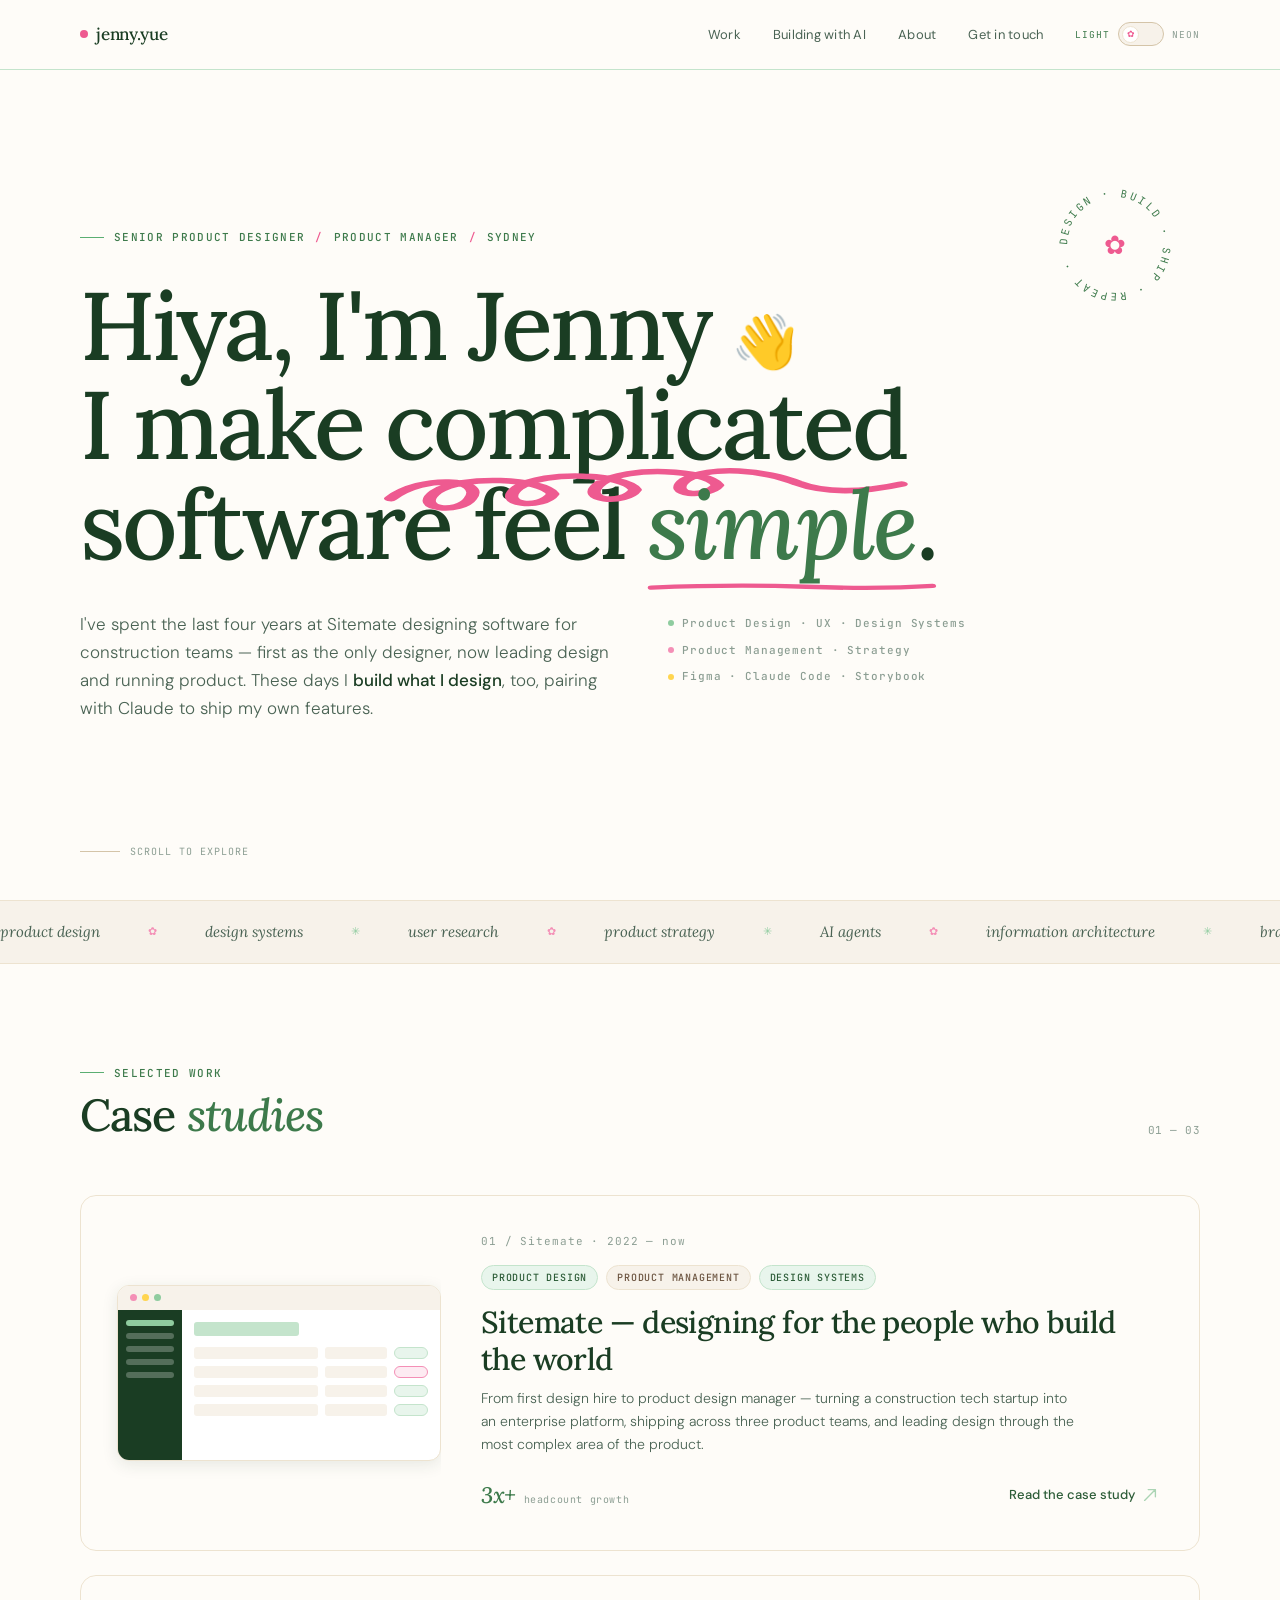
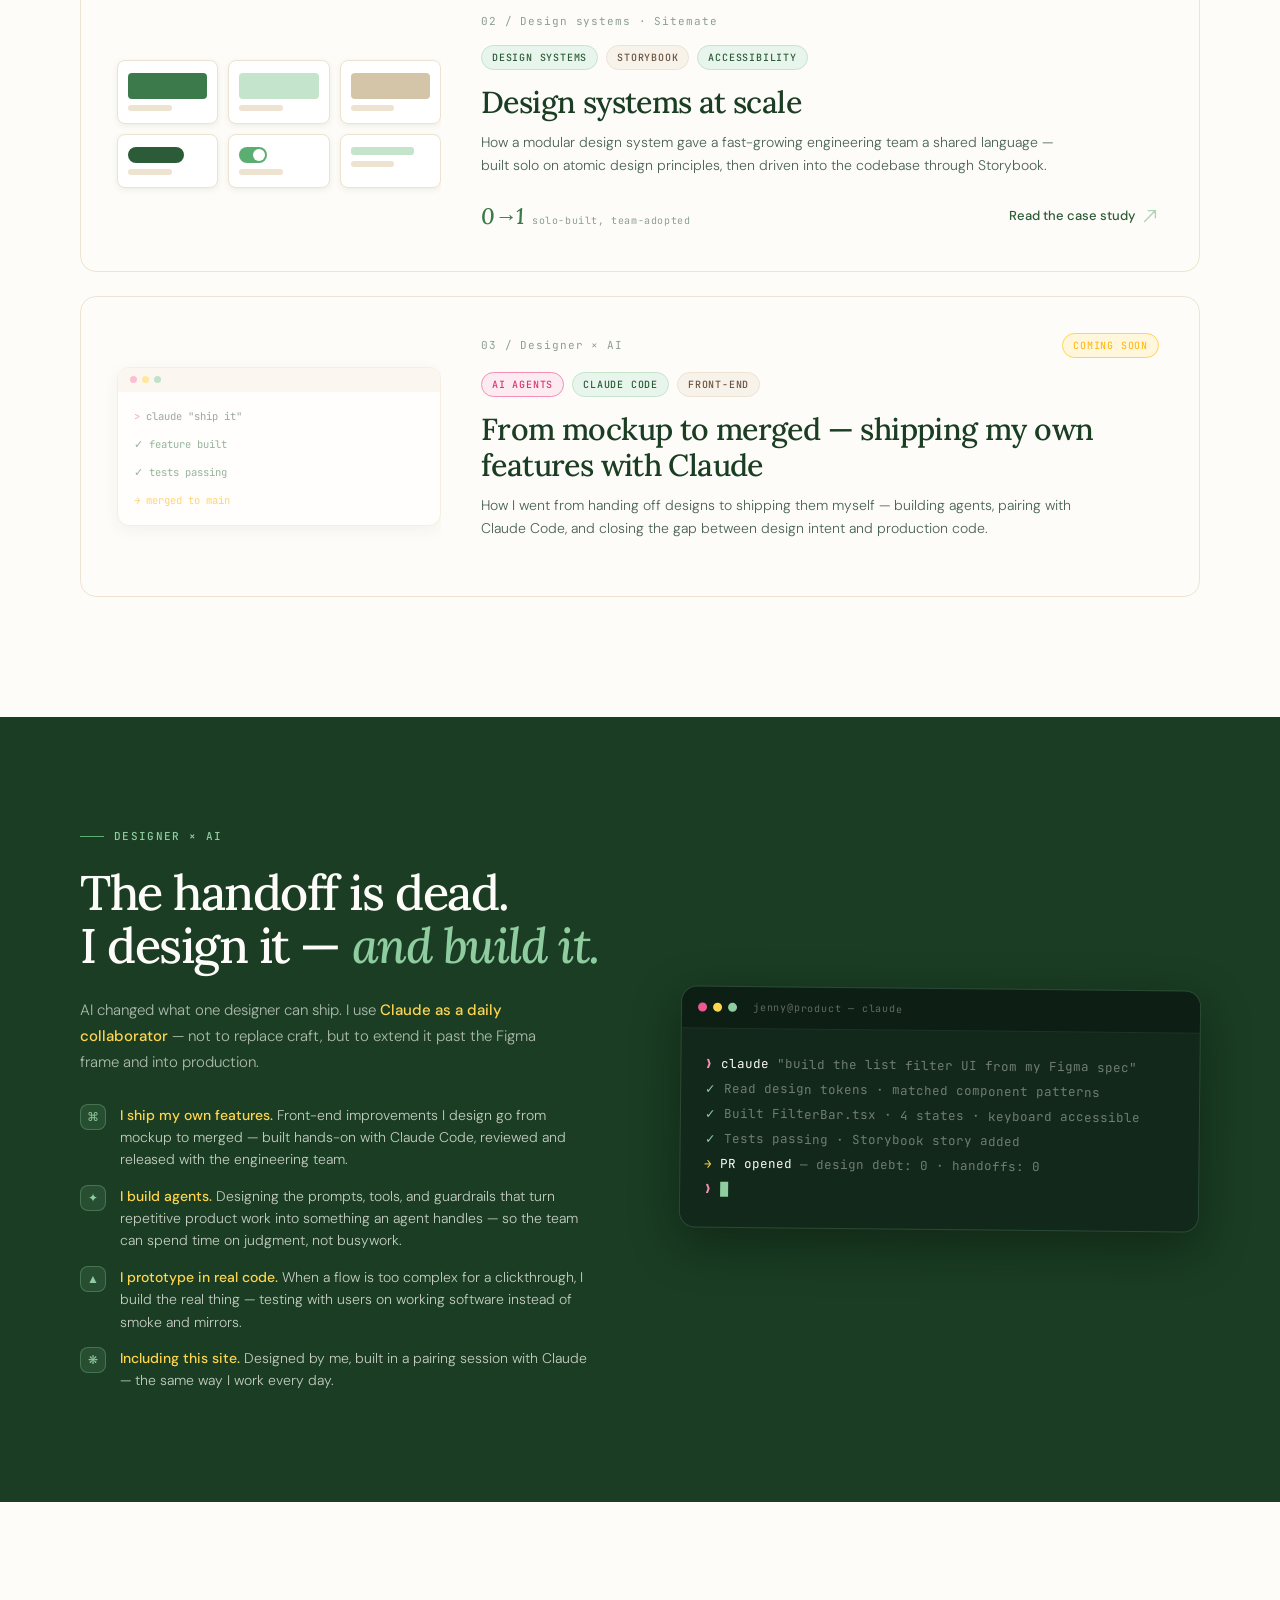
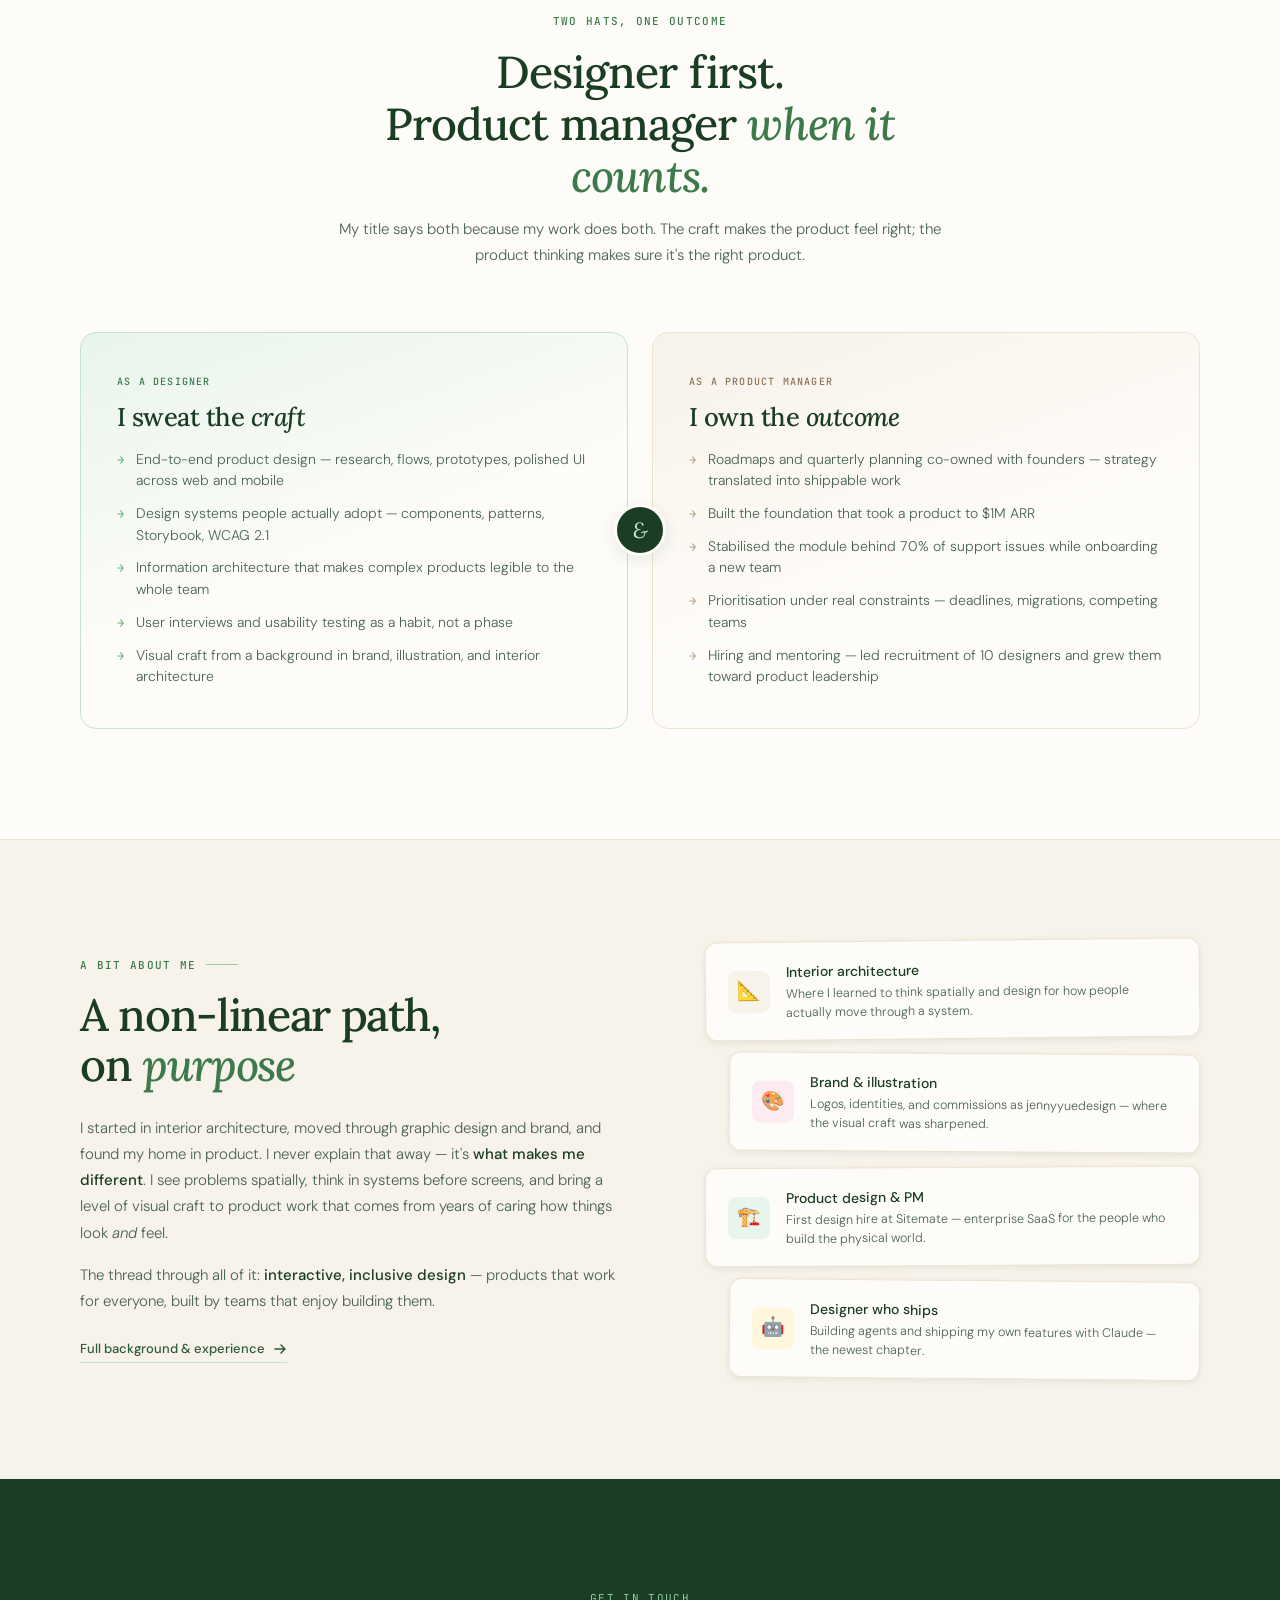
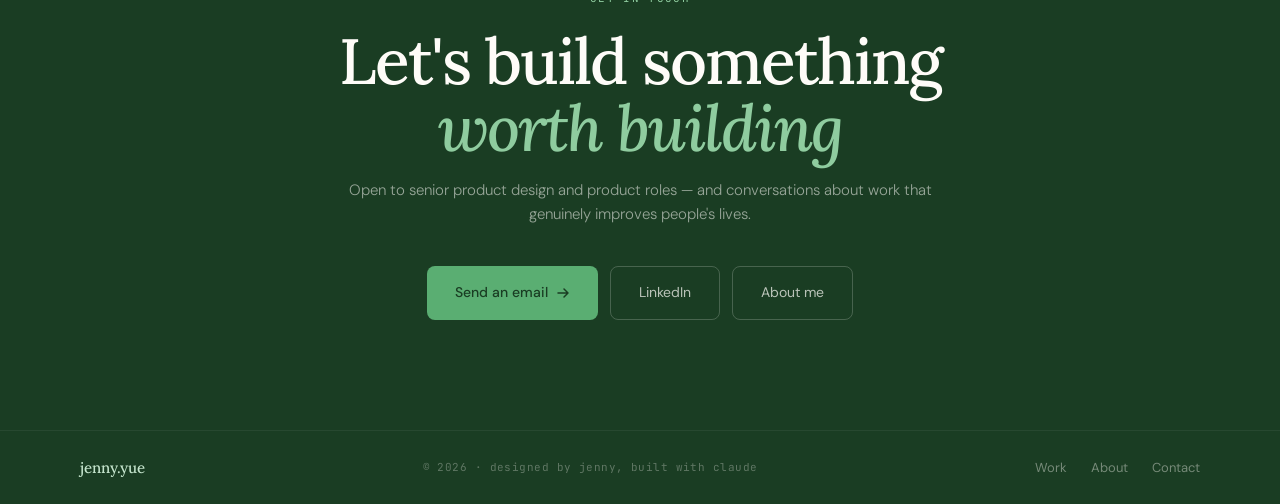
==== commit be132dad: "Nav and video alignment refinements - 'Sitemate today' video block left-aligned with the text column" ====
--- a/index.html
+++ b/index.html
@@ -780,8 +780,8 @@
       <li><a href="#work">Work</a></li>
       <li><a href="#ai">Building with AI</a></li>
       <li><a href="about.html">About</a></li>
+      <li><a href="mailto:jennyyuedesign@gmail.com">Get in touch</a></li>
       <li><button class="mode-toggle" aria-label="Switch between light and neon mode"><span class="mt-label l-light">light</span><span class="mt-switch"></span><span class="mt-label l-neon">neon</span></button></li>
-    <li><a href="mailto:jennyyuedesign@gmail.com" class="nav-cta">Get in touch</a></li>
     </ul>
   </div>
 </nav>
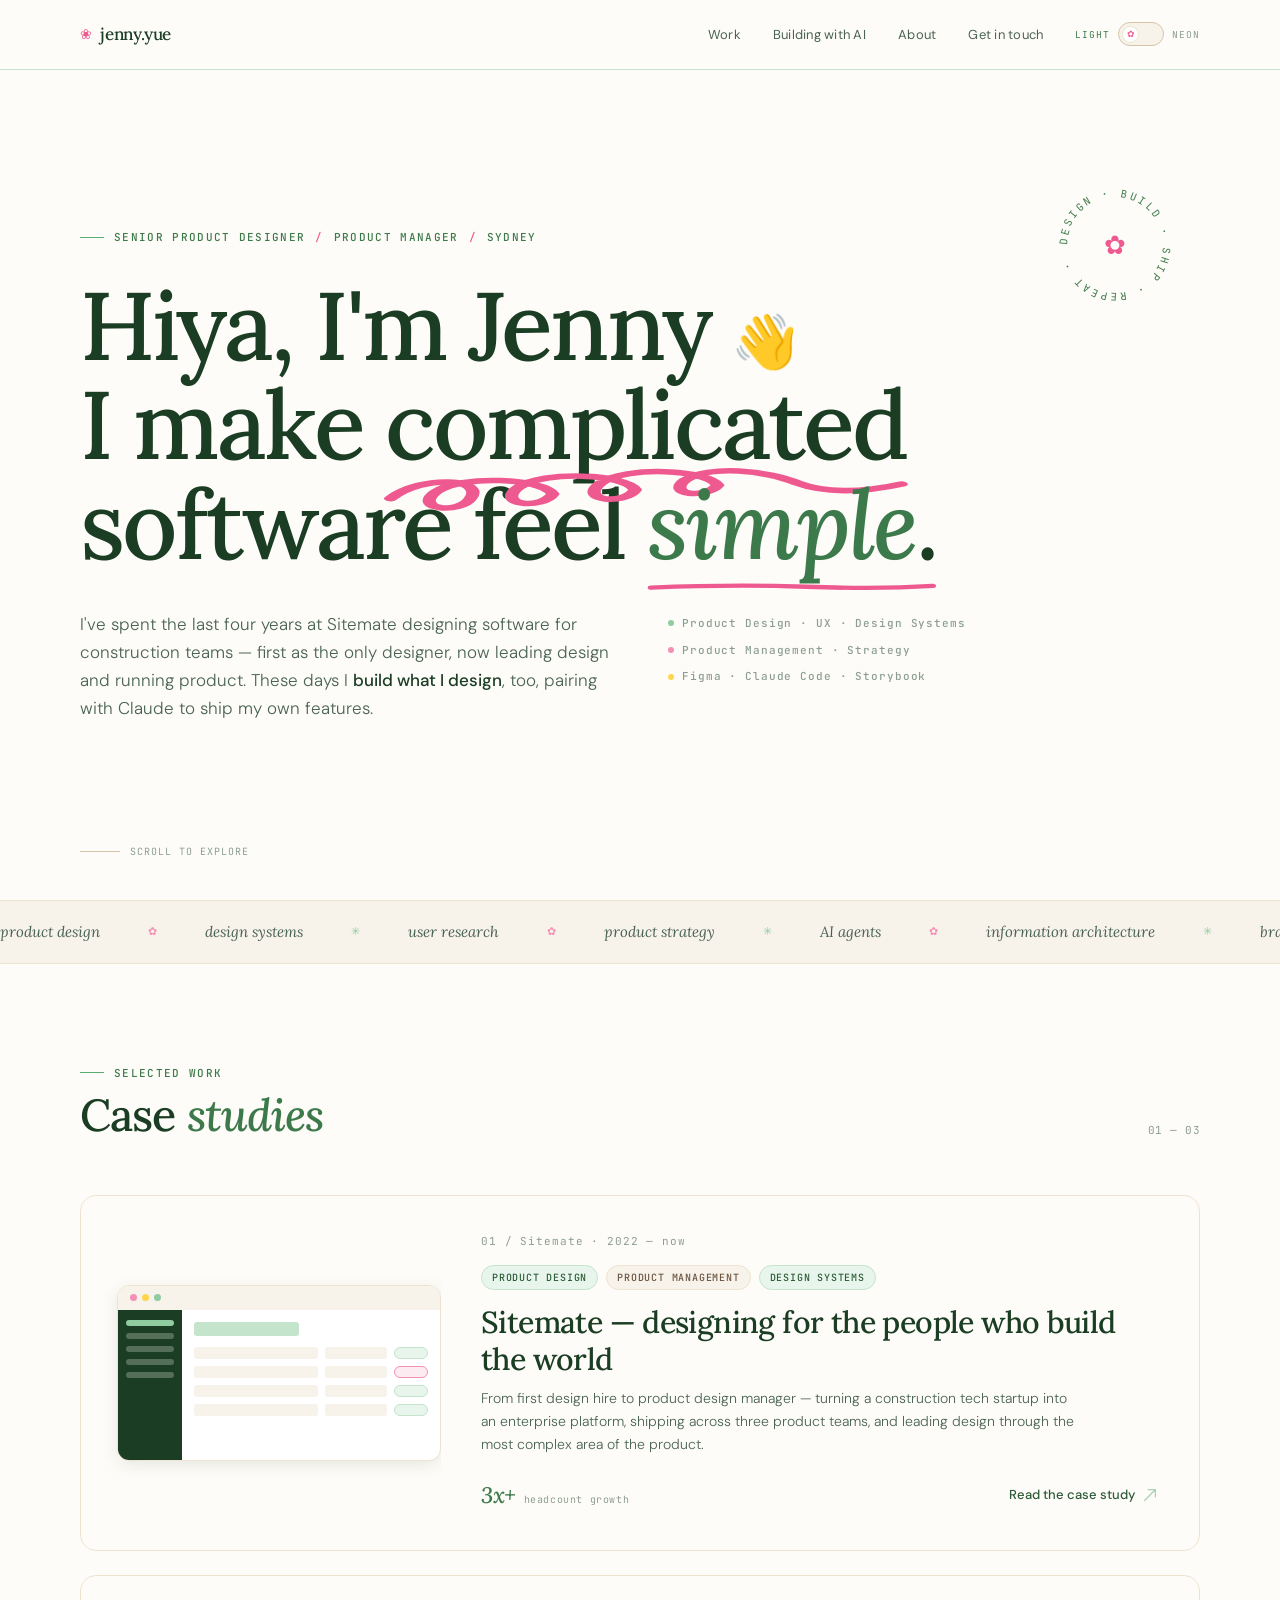
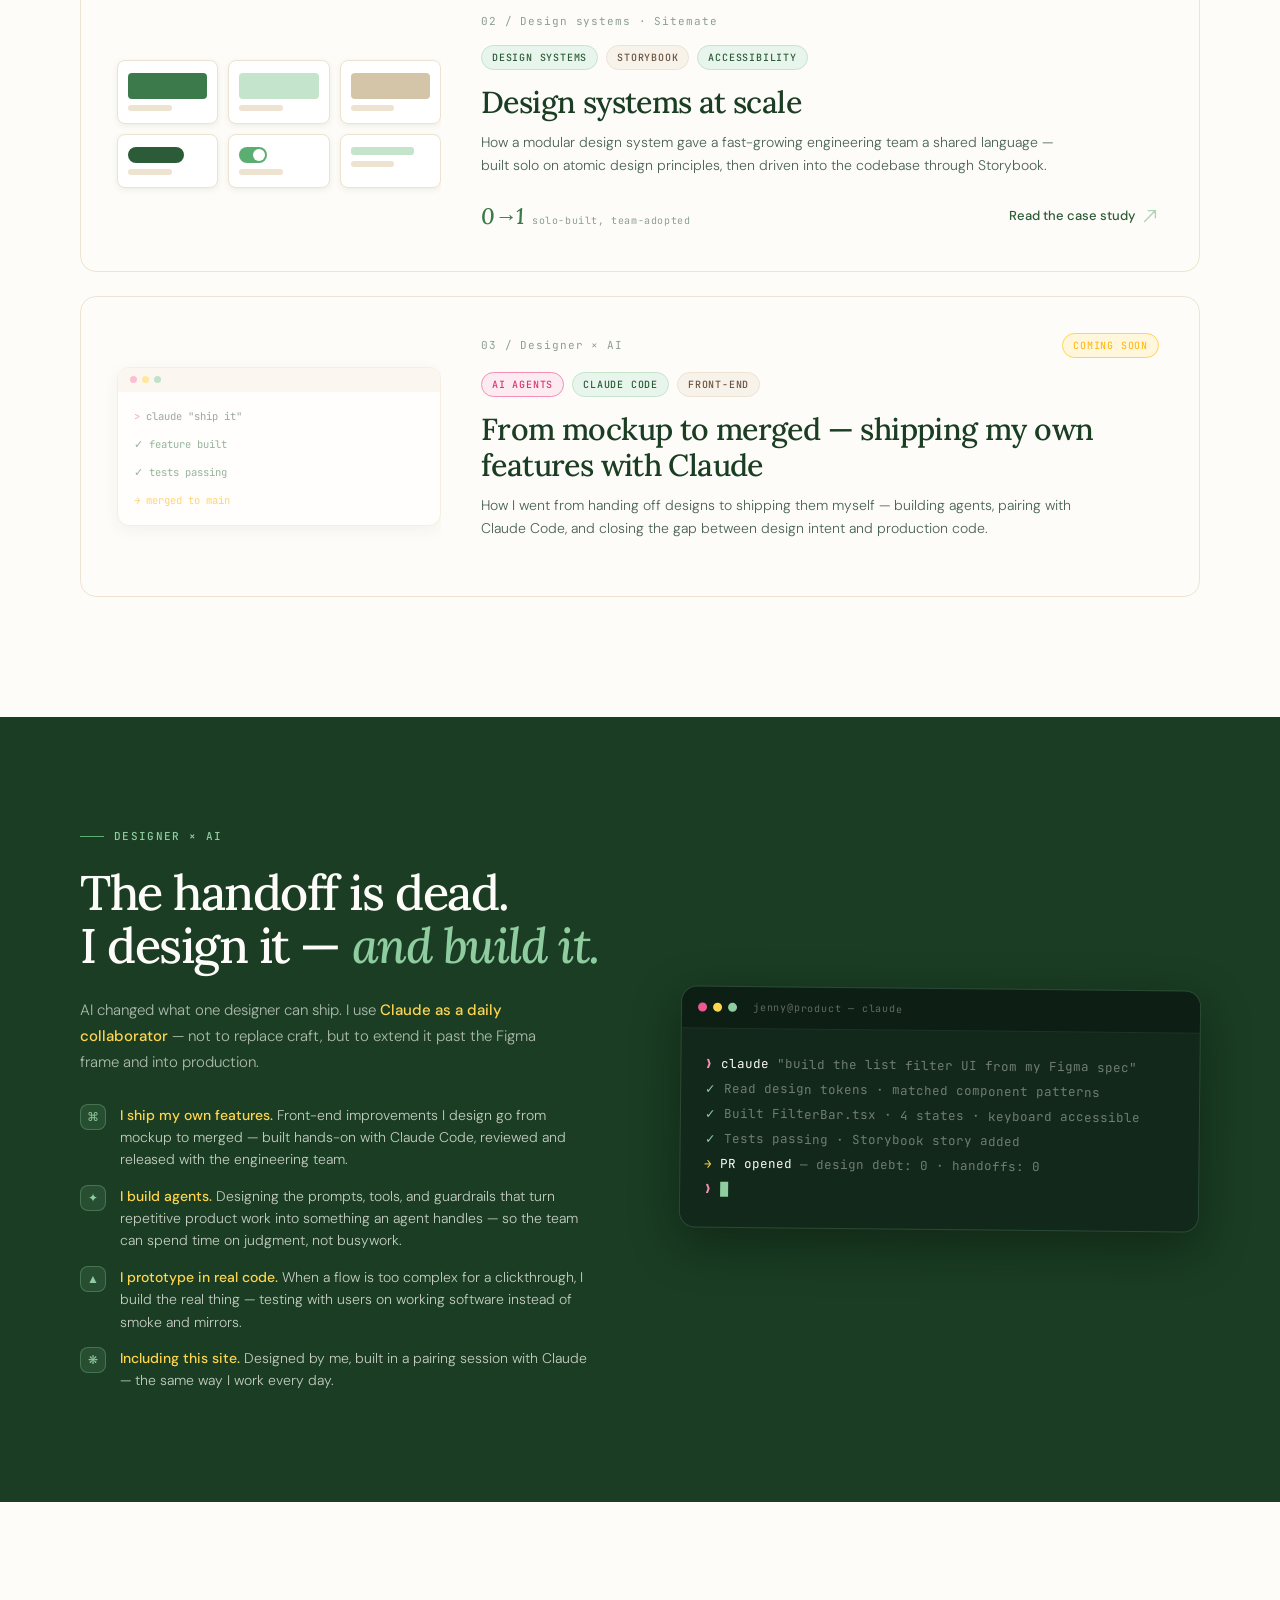
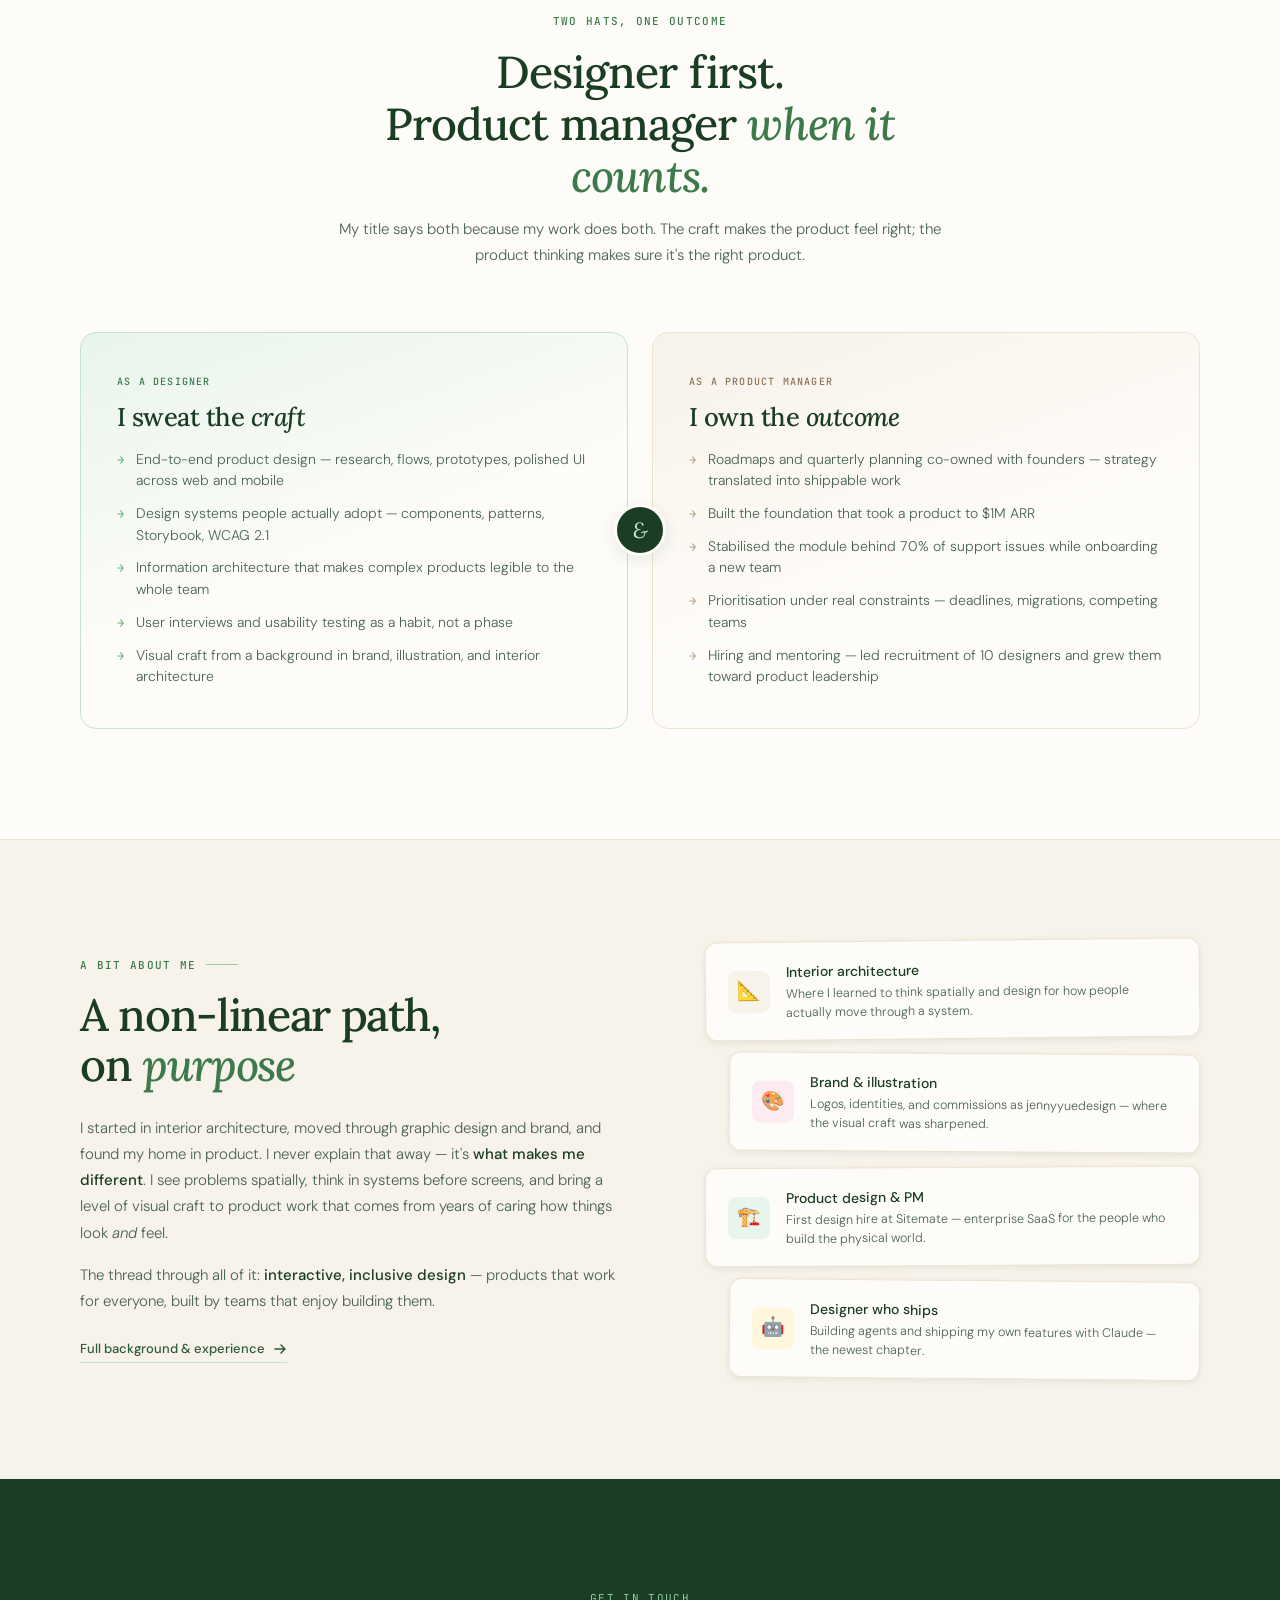
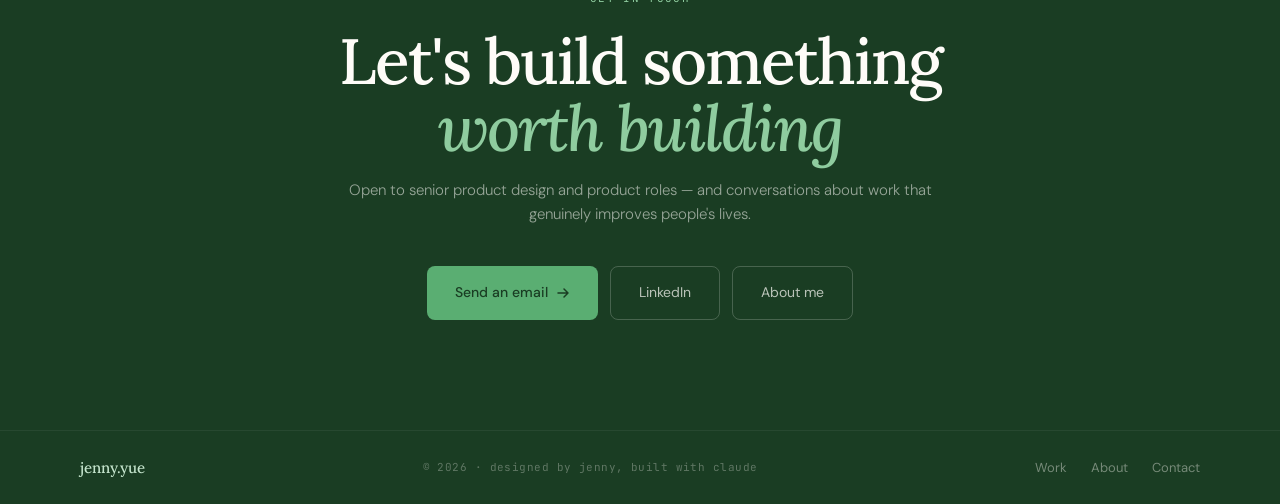
==== commit 430ecf33: "Replace nav dot with spinning flower mark on all pages" ====
--- a/index.html
+++ b/index.html
@@ -86,11 +86,6 @@
     letter-spacing: -0.01em;
     display: flex; align-items: center; gap: 8px;
   }
-  .nav-name::before {
-    content: ''; width: 8px; height: 8px;
-    border-radius: var(--radius-full);
-    background: var(--bloom-400);
-  }
   .nav-links { display: flex; gap: 32px; list-style: none; align-items: center; }
   .nav-links a {
     font-size: 13px; color: var(--text-secondary);
--- a/theme.css
+++ b/theme.css
@@ -6,6 +6,17 @@
    ───────────────────────────────────────────────────────────── */
 
 body { transition: background 400ms ease, color 400ms ease; }
+
+/* spinning flower mark next to the wordmark (all pages) */
+.nav-name{display:inline-flex;align-items:center;gap:8px}
+.nav-name::before{
+  content:'\2740';
+  color:var(--bloom-400);
+  font-size:14px;line-height:1;
+  animation:flowerSpin 7s linear infinite;
+}
+body.dark .nav-name::before{text-shadow:0 0 10px rgba(255,77,166,0.6)}
+@keyframes flowerSpin{to{transform:rotate(360deg)}}
 
 body.dark{
   /* core surfaces */
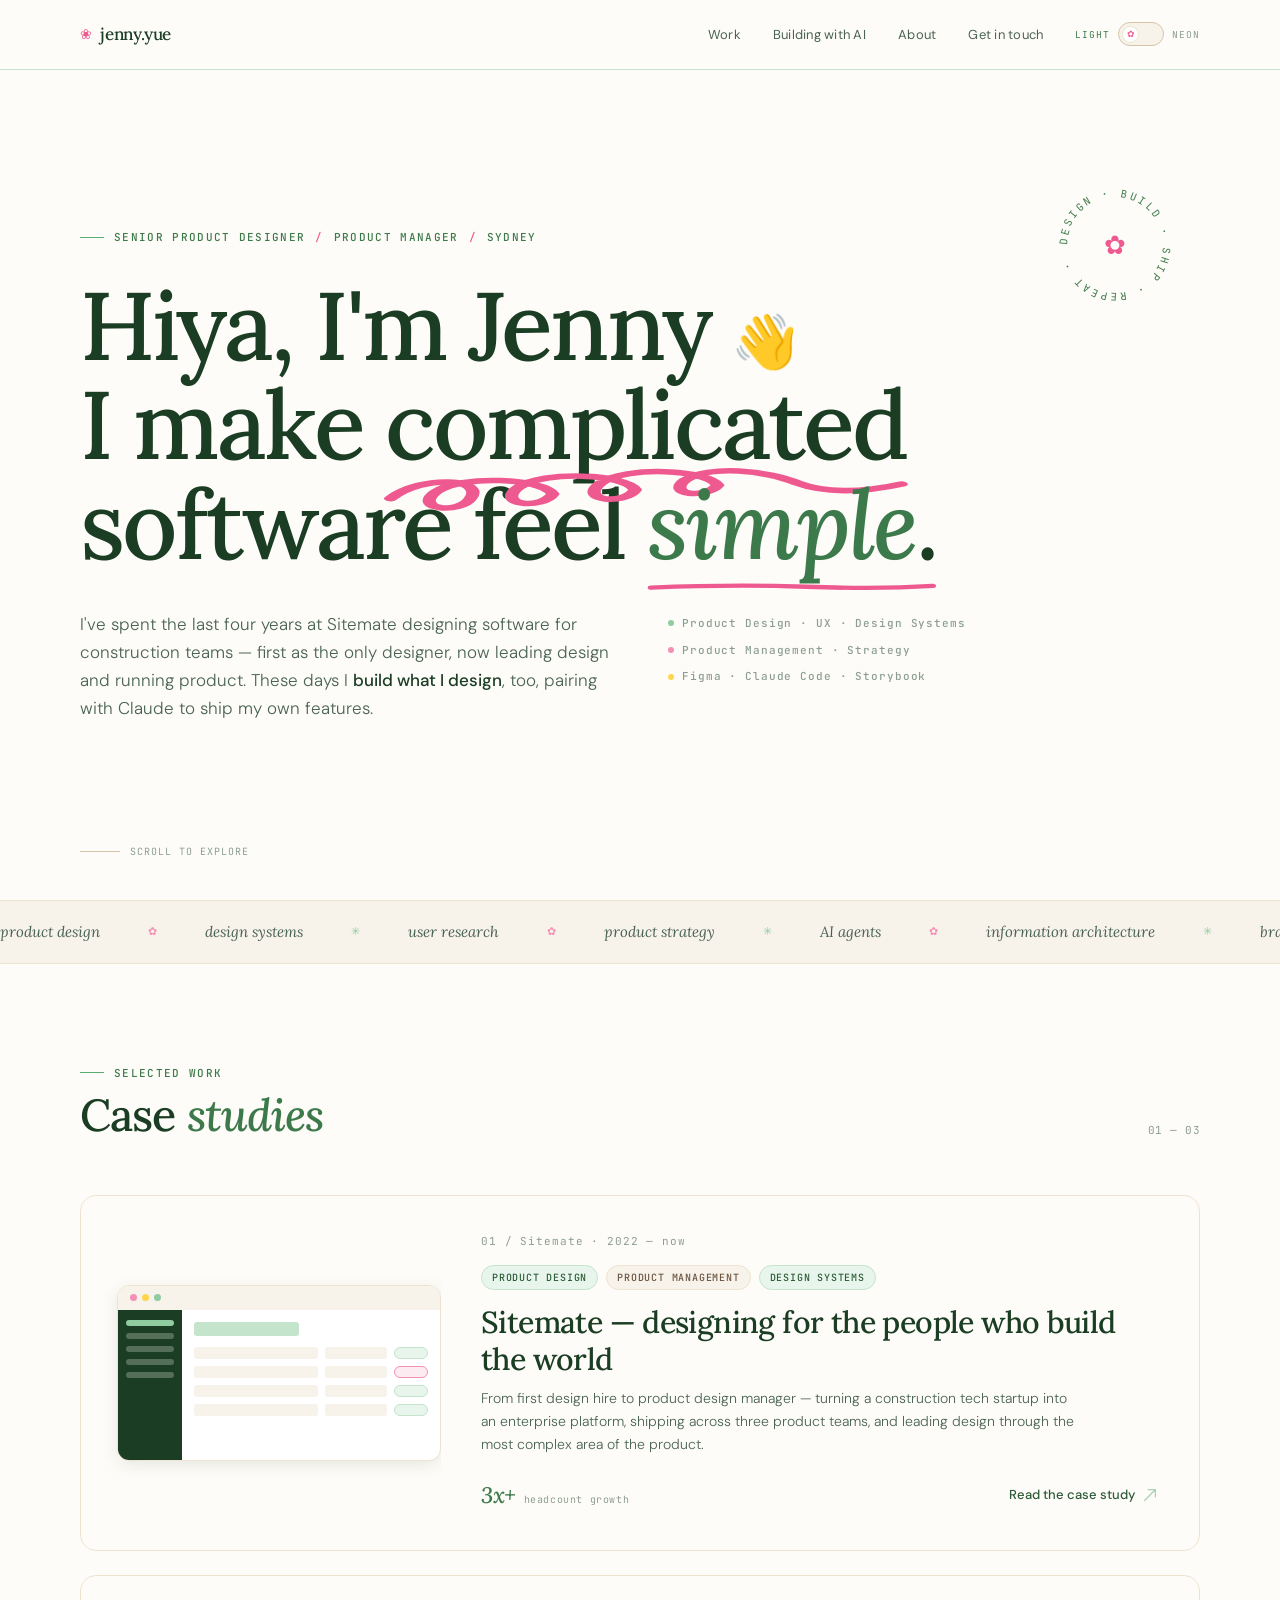
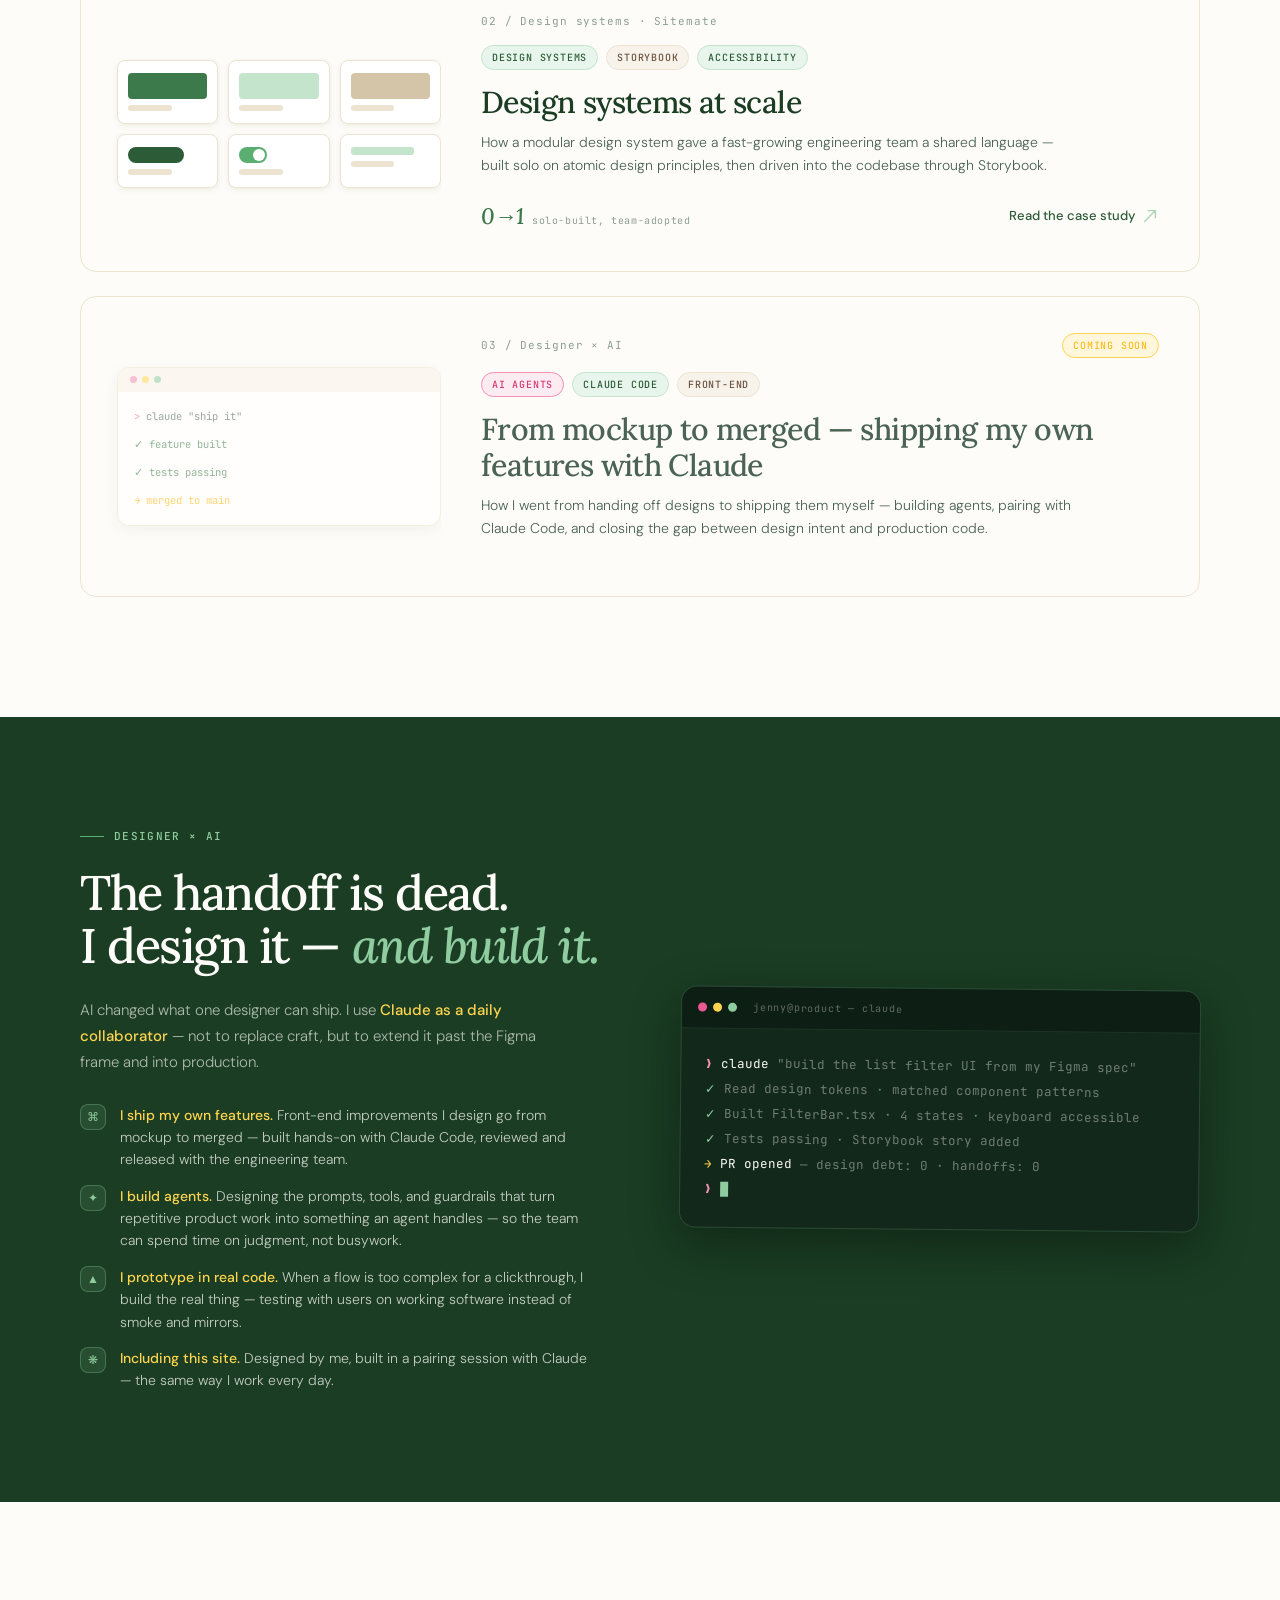
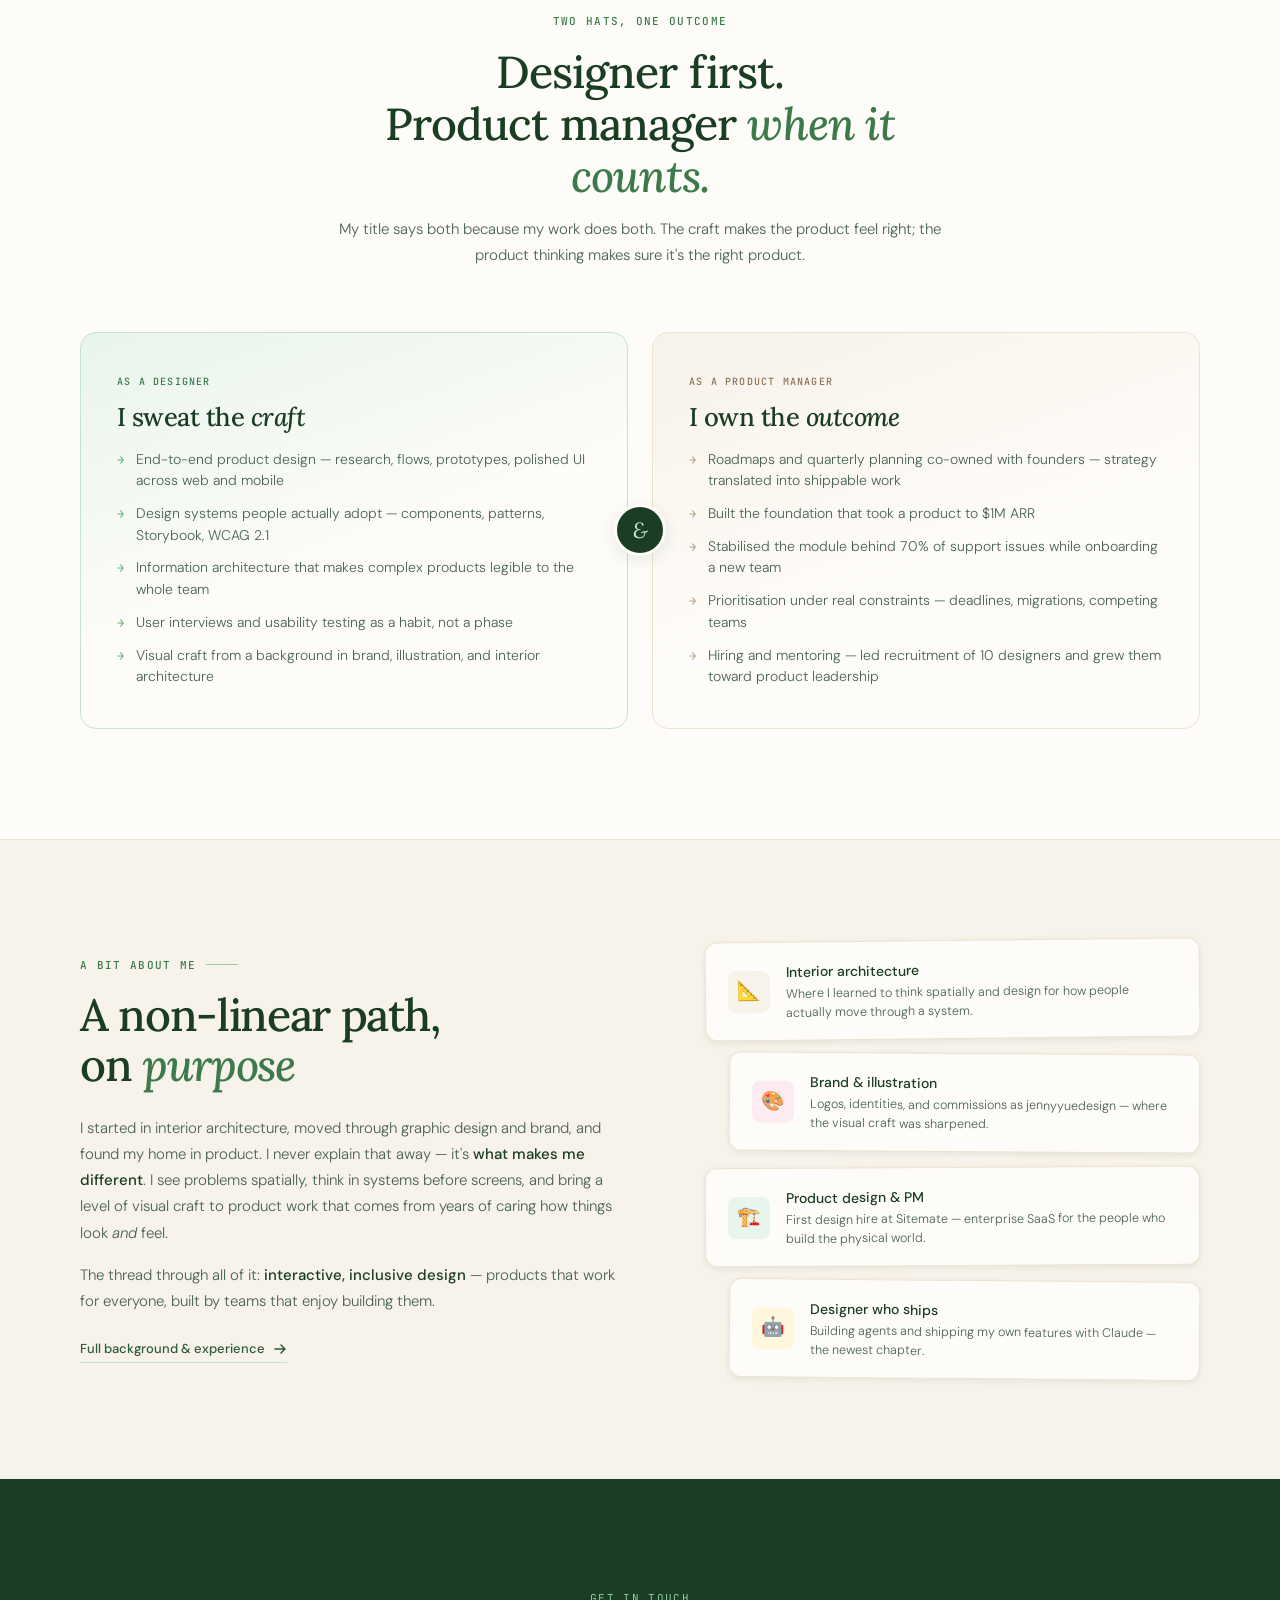
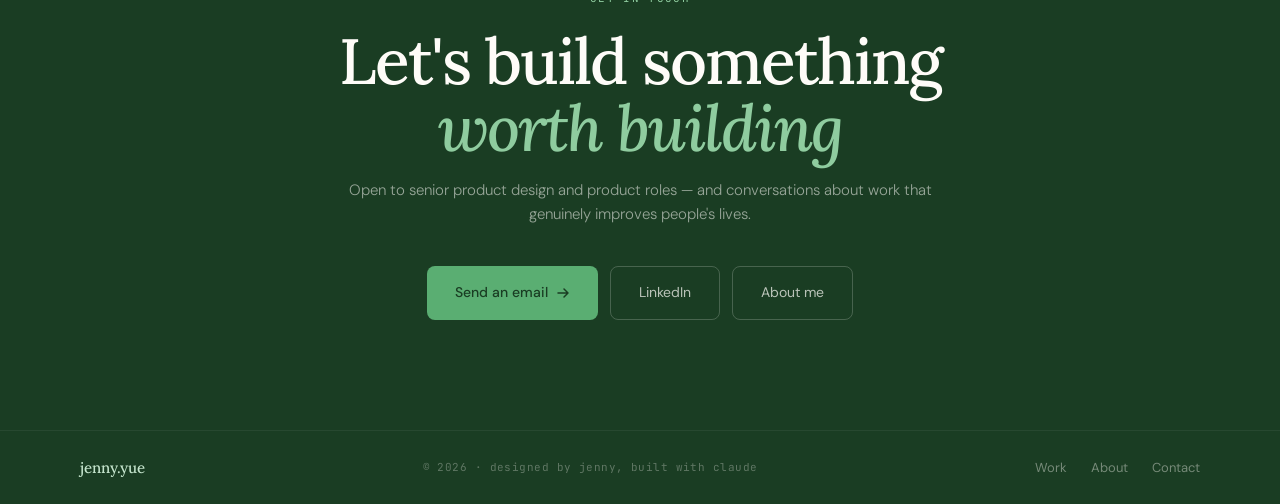
==== commit 3878b001: "Smooth theme cross-fade, two-column video section, disable coming-soon card - Theme toggle now cross" ====
--- a/index.html
+++ b/index.html
@@ -430,8 +430,12 @@
     transition: transform 200ms var(--ease-spring), opacity 200ms;
     display: inline-flex;
   }
-  .case-card-soon { opacity: 1; }
+  /* coming-soon card is informational, not clickable */
+  .case-card-soon { opacity: 1; cursor: default; }
+  .case-card-soon:hover { box-shadow: none; border-color: var(--soil-200); }
+  .case-card-soon:hover .case-thumb-inner { transform: none; }
   .case-card-soon .case-thumb-inner { opacity: 0.55; }
+  .case-card-soon .case-title { color: var(--text-secondary); }
   .soon-badge {
     font-family: var(--font-mono); font-size: 10px;
     letter-spacing: 0.08em; text-transform: uppercase;
@@ -1122,8 +1126,11 @@
   document.querySelectorAll('.case-card, .reveal').forEach(el => observer.observe(el));
 
   document.querySelectorAll('.mode-toggle').forEach(b => b.addEventListener('click', () => {
+    document.body.classList.add('theme-transition');
     const dark = document.body.classList.toggle('dark');
     try { localStorage.setItem('theme', dark ? 'dark' : 'light'); } catch (e) {}
+    clearTimeout(window.__themeFade);
+    window.__themeFade = setTimeout(() => document.body.classList.remove('theme-transition'), 700);
   }));
 </script>
 
--- a/theme.css
+++ b/theme.css
@@ -77,10 +77,11 @@
 body.dark .hero-badge text{fill:var(--canopy-400)}
 body.dark ::selection{background:var(--bloom-400);color:#0B0F1E}
 
-/* retro grid horizon behind heroes */
-body.dark .hero{position:relative}
-body.dark .hero::before{
+/* retro grid horizon behind heroes — always present, fades in */
+.hero{position:relative}
+.hero::before{
   content:'';position:absolute;inset:0;pointer-events:none;z-index:-1;
+  opacity:0;transition:opacity 600ms ease;
   background:
     radial-gradient(ellipse 55% 45% at 75% 15%,rgba(255,77,166,0.10),transparent 62%),
     radial-gradient(ellipse 50% 45% at 15% 85%,rgba(92,255,154,0.08),transparent 60%),
@@ -90,14 +91,27 @@
   -webkit-mask-image:linear-gradient(180deg,black 65%,transparent);
   mask-image:linear-gradient(180deg,black 65%,transparent);
 }
+body.dark .hero::before{opacity:1}
 
-/* CRT scanlines + vignette (kept subtle) */
-body.dark::after{
+/* CRT scanlines + vignette (kept subtle) — always present, fades in */
+body::after{
   content:'';position:fixed;inset:0;pointer-events:none;z-index:9000;
+  opacity:0;transition:opacity 600ms ease;
   background:
     repeating-linear-gradient(0deg,rgba(0,0,0,0.10) 0 1px,transparent 1px 3px),
     radial-gradient(ellipse 120% 100% at 50% 50%,transparent 62%,rgba(0,0,0,0.30));
   mix-blend-mode:multiply;
+}
+body.dark::after{opacity:1}
+
+/* smooth cross-fade while switching themes (class added briefly on toggle) */
+body.theme-transition,
+body.theme-transition *,
+body.theme-transition *::before,
+body.theme-transition *::after{
+  transition:background-color 600ms ease,background 600ms ease,color 600ms ease,
+    border-color 600ms ease,box-shadow 600ms ease,text-shadow 600ms ease,
+    fill 600ms ease,stroke 600ms ease,opacity 600ms ease !important;
 }
 
 /* white illustration surfaces → dark panels */
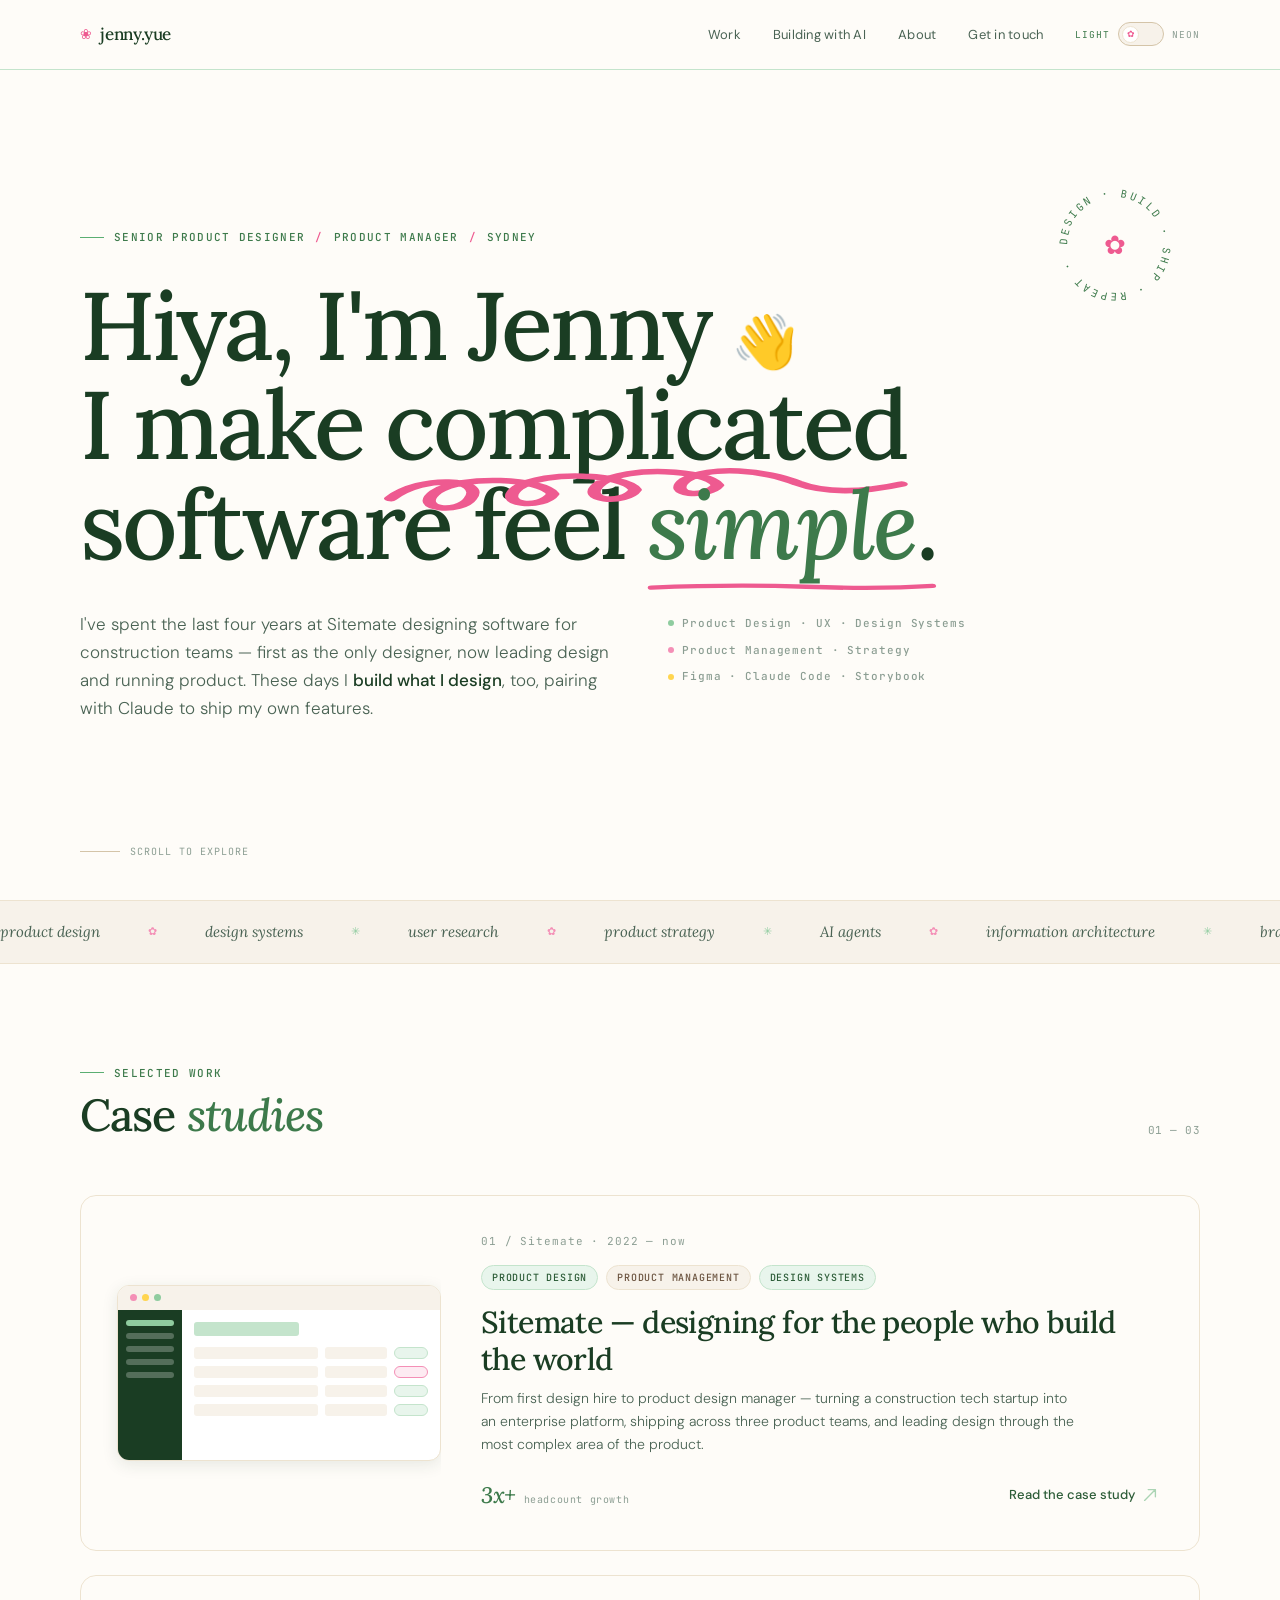
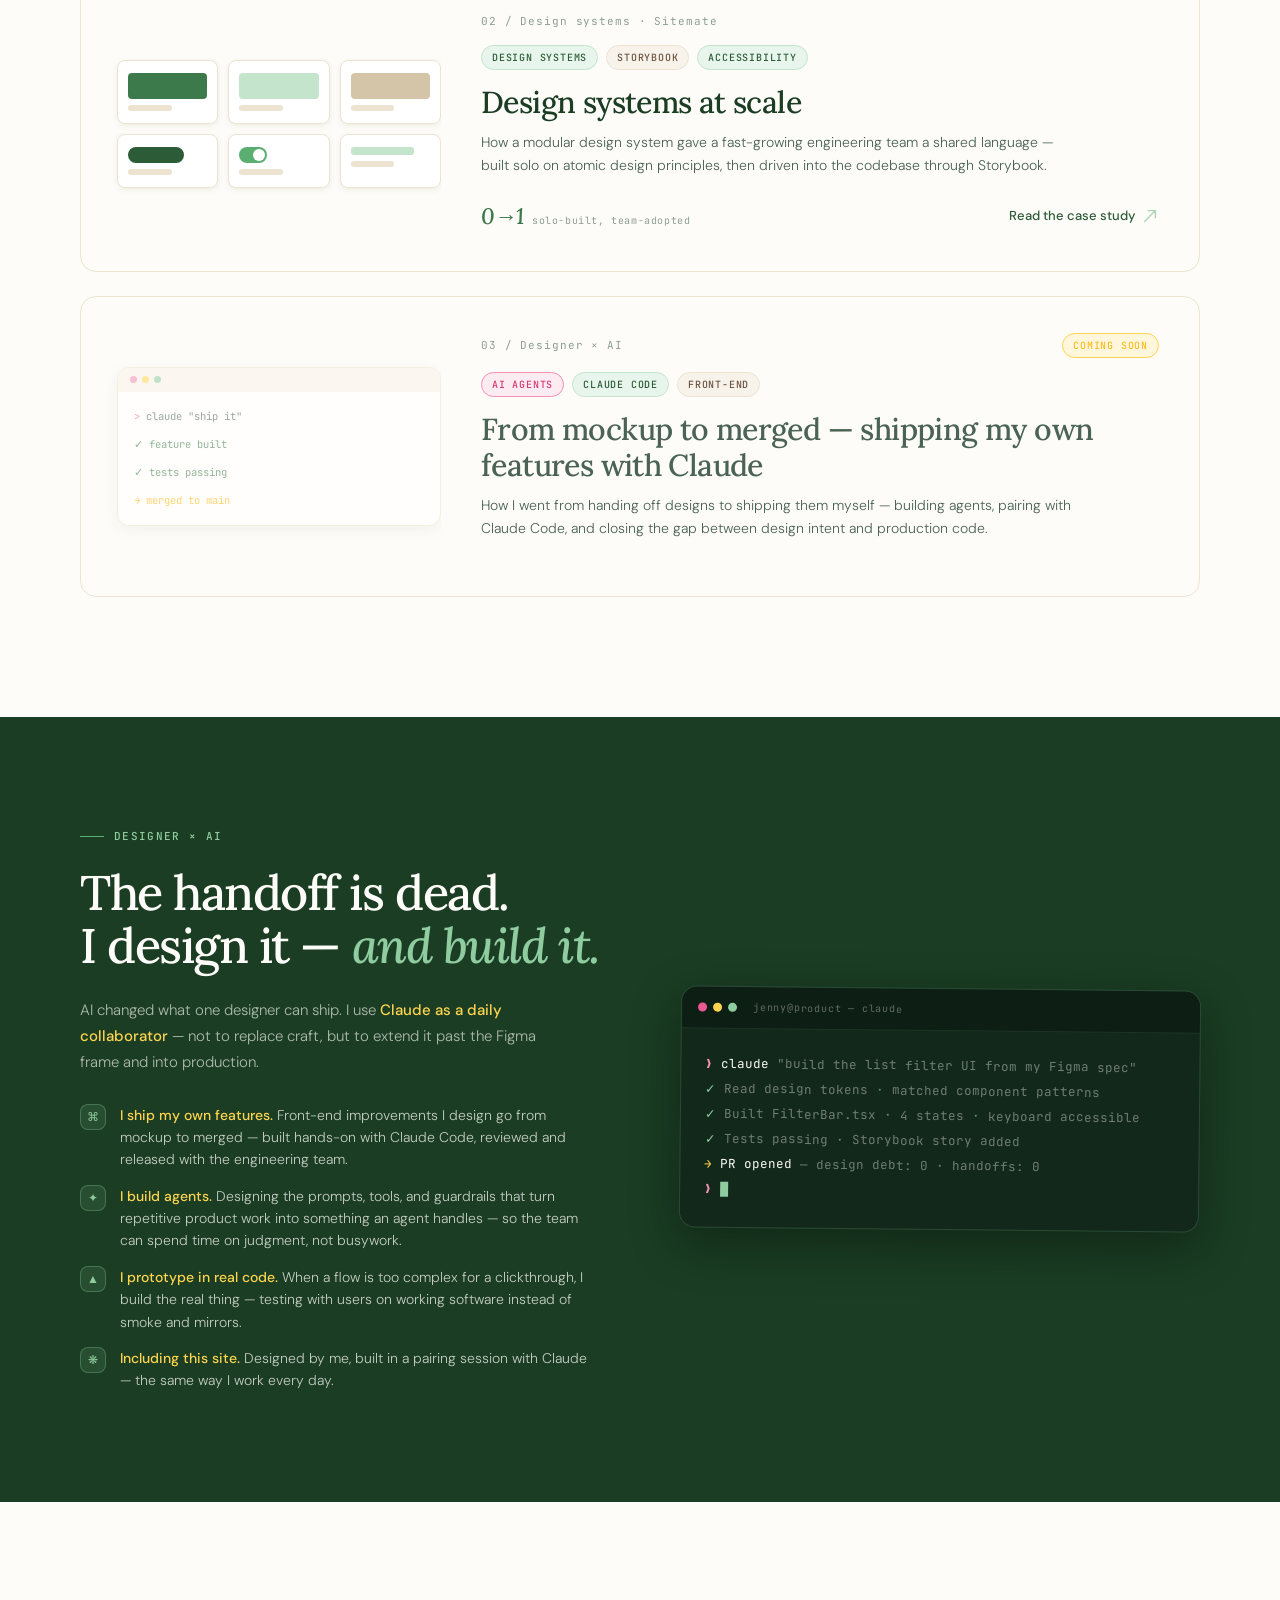
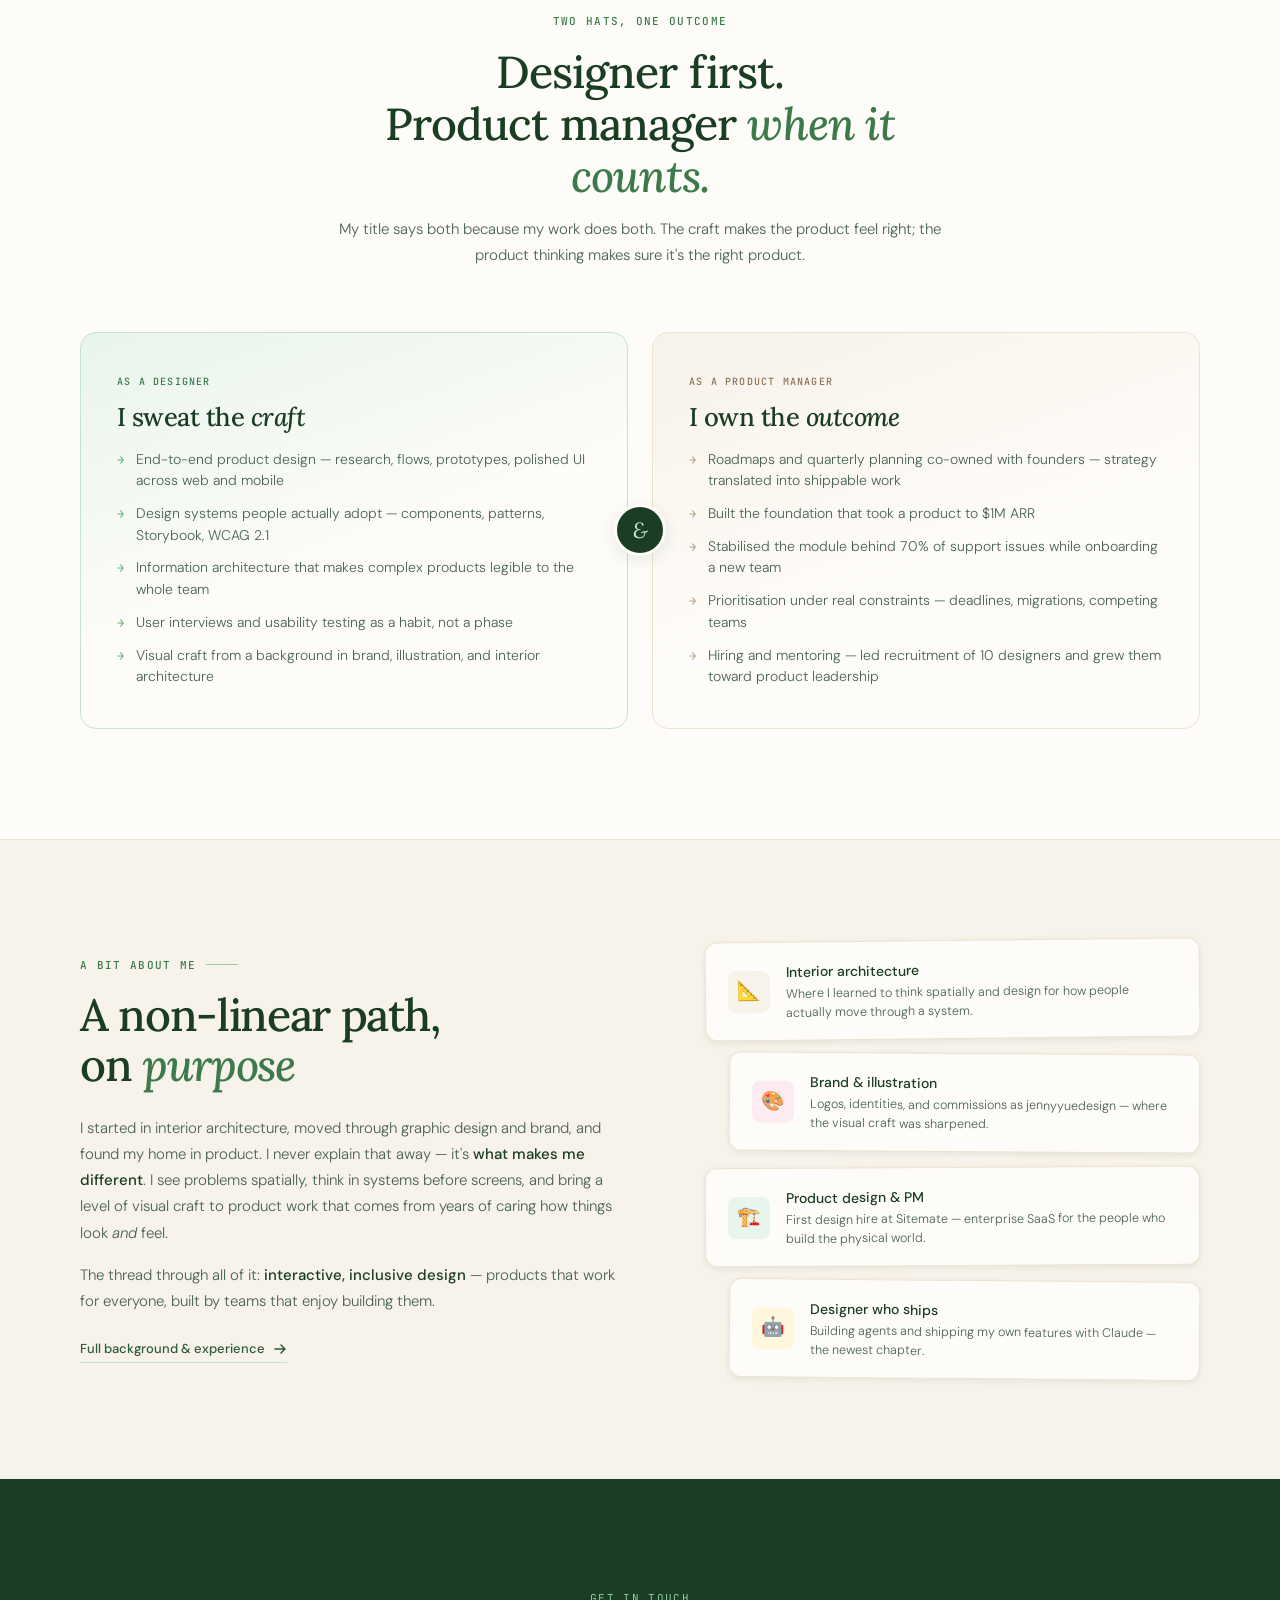
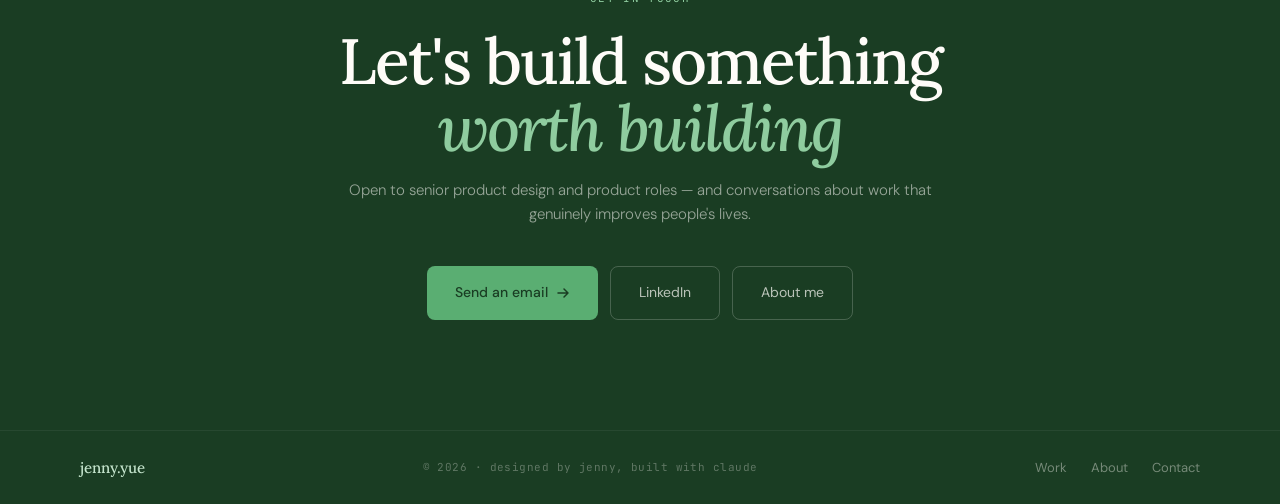
==== commit 3d03d115: "Theme switch: full-page dissolve via View Transitions API Browser snapshots old and new states and c" ====
--- a/index.html
+++ b/index.html
@@ -1126,11 +1126,20 @@
   document.querySelectorAll('.case-card, .reveal').forEach(el => observer.observe(el));
 
   document.querySelectorAll('.mode-toggle').forEach(b => b.addEventListener('click', () => {
+    const apply = () => {
+      const dark = document.body.classList.toggle('dark');
+      try { localStorage.setItem('theme', dark ? 'dark' : 'light'); } catch (e) {}
+    };
+    if (document.startViewTransition) {
+      document.documentElement.classList.add('vt');
+      const vt = document.startViewTransition(apply);
+      vt.finished.finally(() => document.documentElement.classList.remove('vt'));
+      return;
+    }
     document.body.classList.add('theme-transition');
-    const dark = document.body.classList.toggle('dark');
-    try { localStorage.setItem('theme', dark ? 'dark' : 'light'); } catch (e) {}
+    apply();
     clearTimeout(window.__themeFade);
-    window.__themeFade = setTimeout(() => document.body.classList.remove('theme-transition'), 700);
+    window.__themeFade = setTimeout(() => document.body.classList.remove('theme-transition'), 1000);
   }));
 </script>
 
--- a/theme.css
+++ b/theme.css
@@ -5,7 +5,7 @@
    fixes for hardcoded colours inside illustrations.
    ───────────────────────────────────────────────────────────── */
 
-body { transition: background 400ms ease, color 400ms ease; }
+body { transition: background 900ms ease, color 900ms ease; }
 
 /* spinning flower mark next to the wordmark (all pages) */
 .nav-name{display:inline-flex;align-items:center;gap:8px}
@@ -81,7 +81,7 @@
 .hero{position:relative}
 .hero::before{
   content:'';position:absolute;inset:0;pointer-events:none;z-index:-1;
-  opacity:0;transition:opacity 600ms ease;
+  opacity:0;transition:opacity 900ms ease;
   background:
     radial-gradient(ellipse 55% 45% at 75% 15%,rgba(255,77,166,0.10),transparent 62%),
     radial-gradient(ellipse 50% 45% at 15% 85%,rgba(92,255,154,0.08),transparent 60%),
@@ -96,7 +96,7 @@
 /* CRT scanlines + vignette (kept subtle) — always present, fades in */
 body::after{
   content:'';position:fixed;inset:0;pointer-events:none;z-index:9000;
-  opacity:0;transition:opacity 600ms ease;
+  opacity:0;transition:opacity 900ms ease;
   background:
     repeating-linear-gradient(0deg,rgba(0,0,0,0.10) 0 1px,transparent 1px 3px),
     radial-gradient(ellipse 120% 100% at 50% 50%,transparent 62%,rgba(0,0,0,0.30));
@@ -109,9 +109,9 @@
 body.theme-transition *,
 body.theme-transition *::before,
 body.theme-transition *::after{
-  transition:background-color 600ms ease,background 600ms ease,color 600ms ease,
-    border-color 600ms ease,box-shadow 600ms ease,text-shadow 600ms ease,
-    fill 600ms ease,stroke 600ms ease,opacity 600ms ease !important;
+  transition:background-color 900ms ease,background 900ms ease,color 900ms ease,
+    border-color 900ms ease,box-shadow 900ms ease,text-shadow 900ms ease,
+    fill 900ms ease,stroke 900ms ease,opacity 900ms ease !important;
 }
 
 /* white illustration surfaces → dark panels */
@@ -168,3 +168,12 @@
   .nav-links{gap:16px}
   .nav-links li:has(a[href$="#ai"]){display:none}
 }
+
+/* full-page dissolve via View Transitions API (where supported) */
+::view-transition-old(root),
+::view-transition-new(root){
+  animation-duration:1100ms;
+  animation-timing-function:cubic-bezier(0.45,0,0.25,1);
+}
+/* while the snapshot dissolve runs, the underlying swap must be instant */
+html.vt *,html.vt *::before,html.vt *::after,html.vt body{transition:none!important}
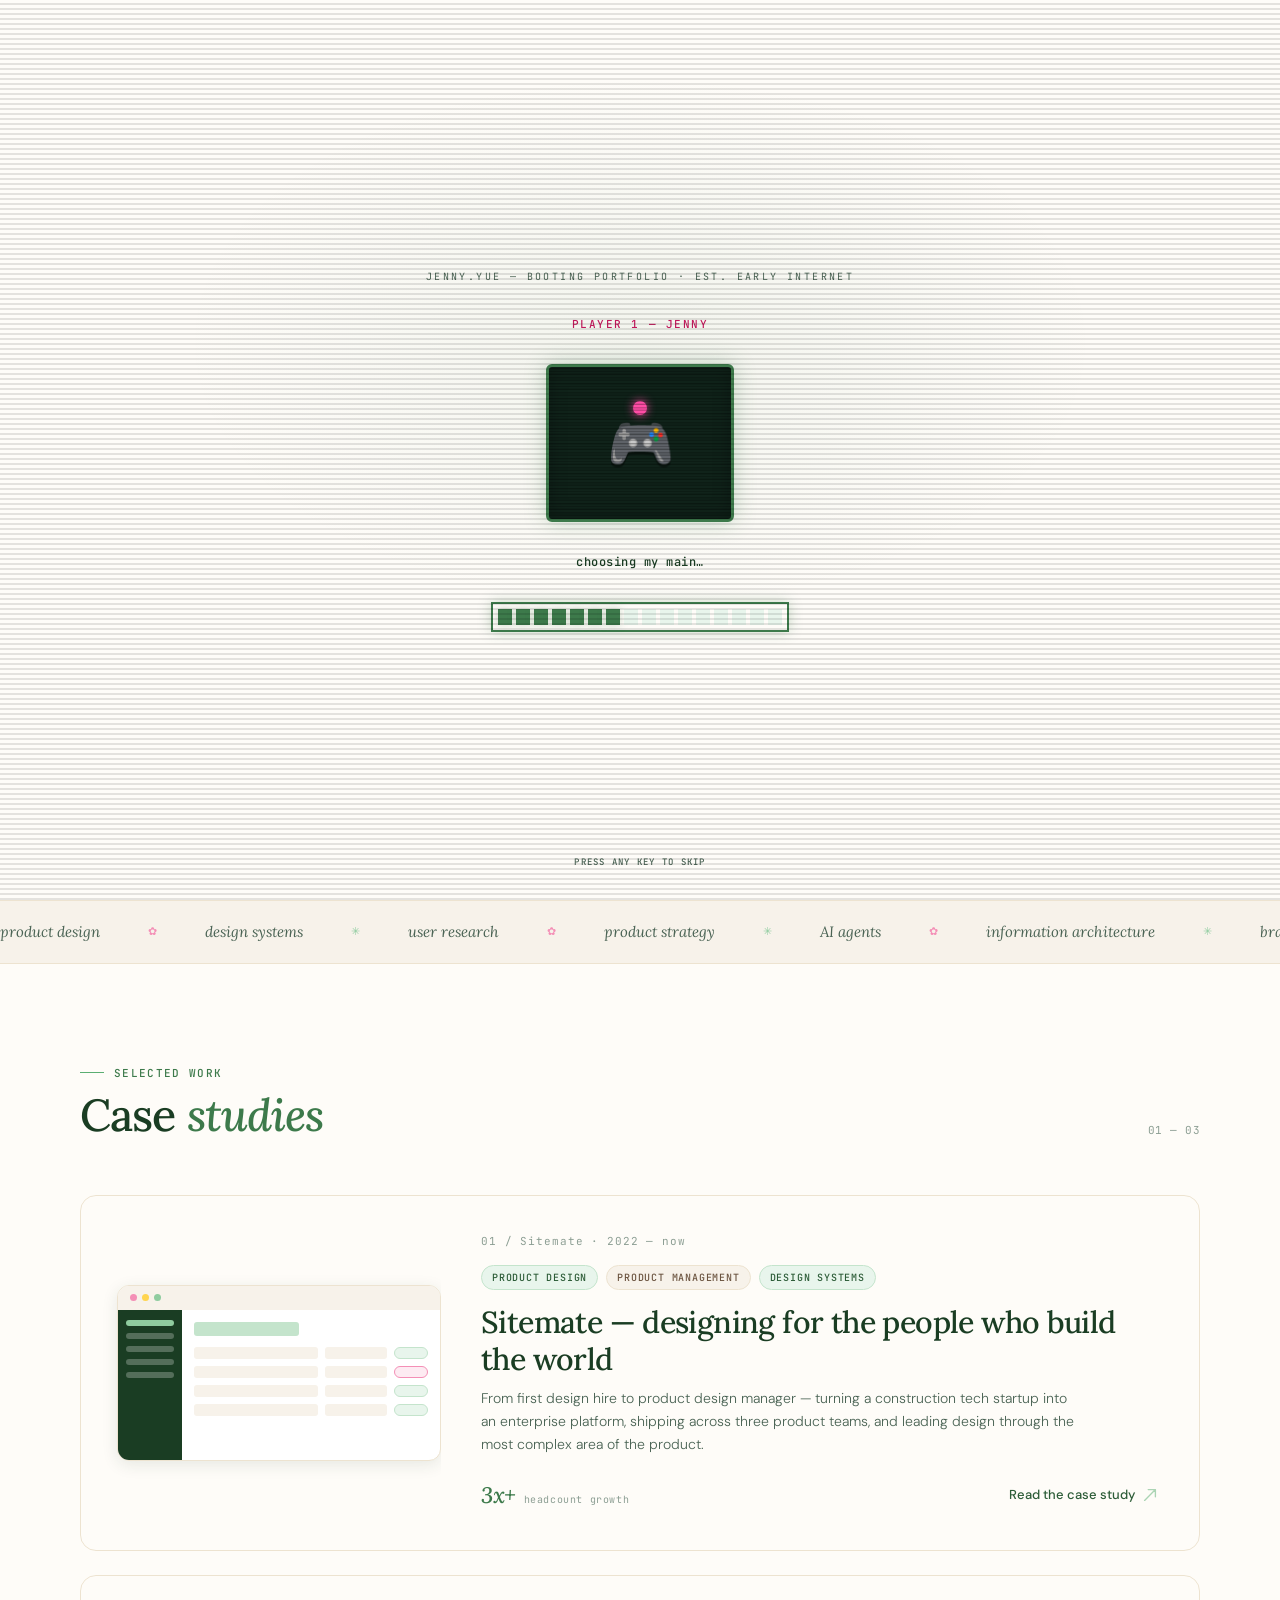
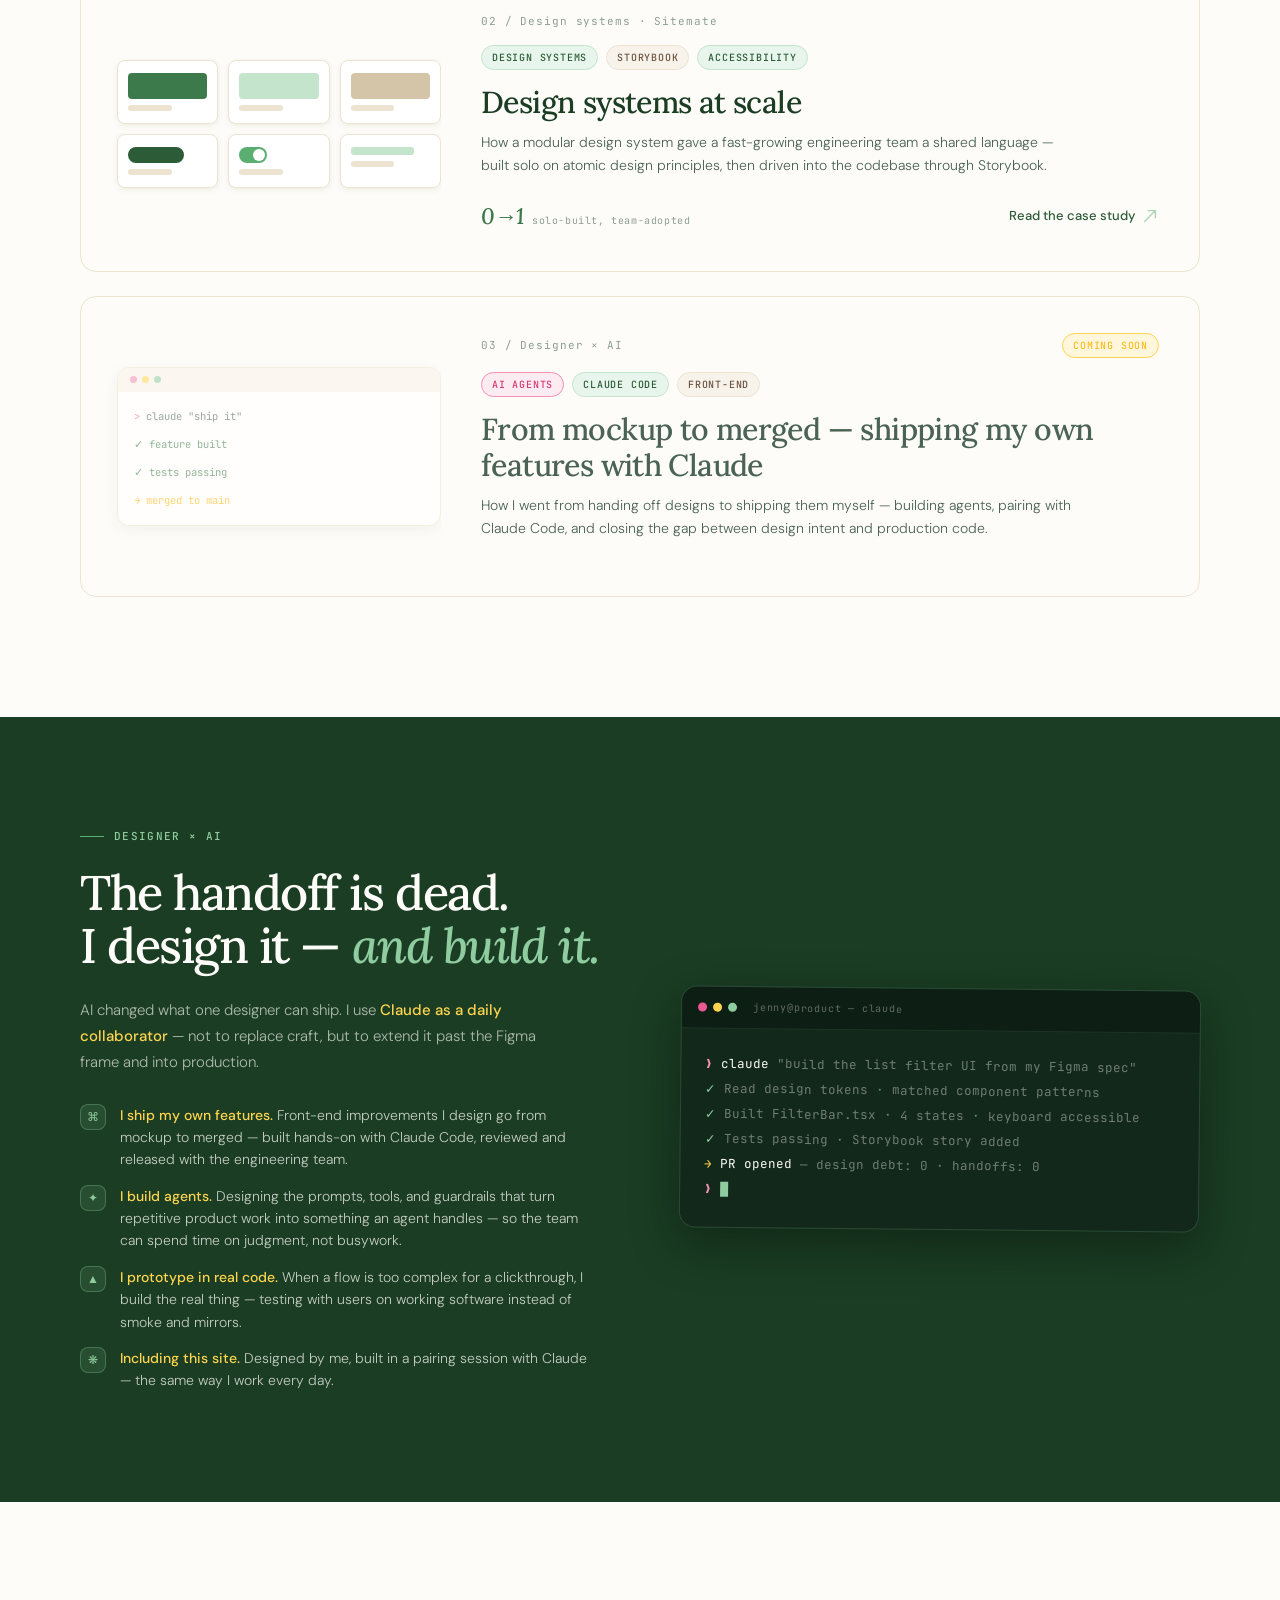
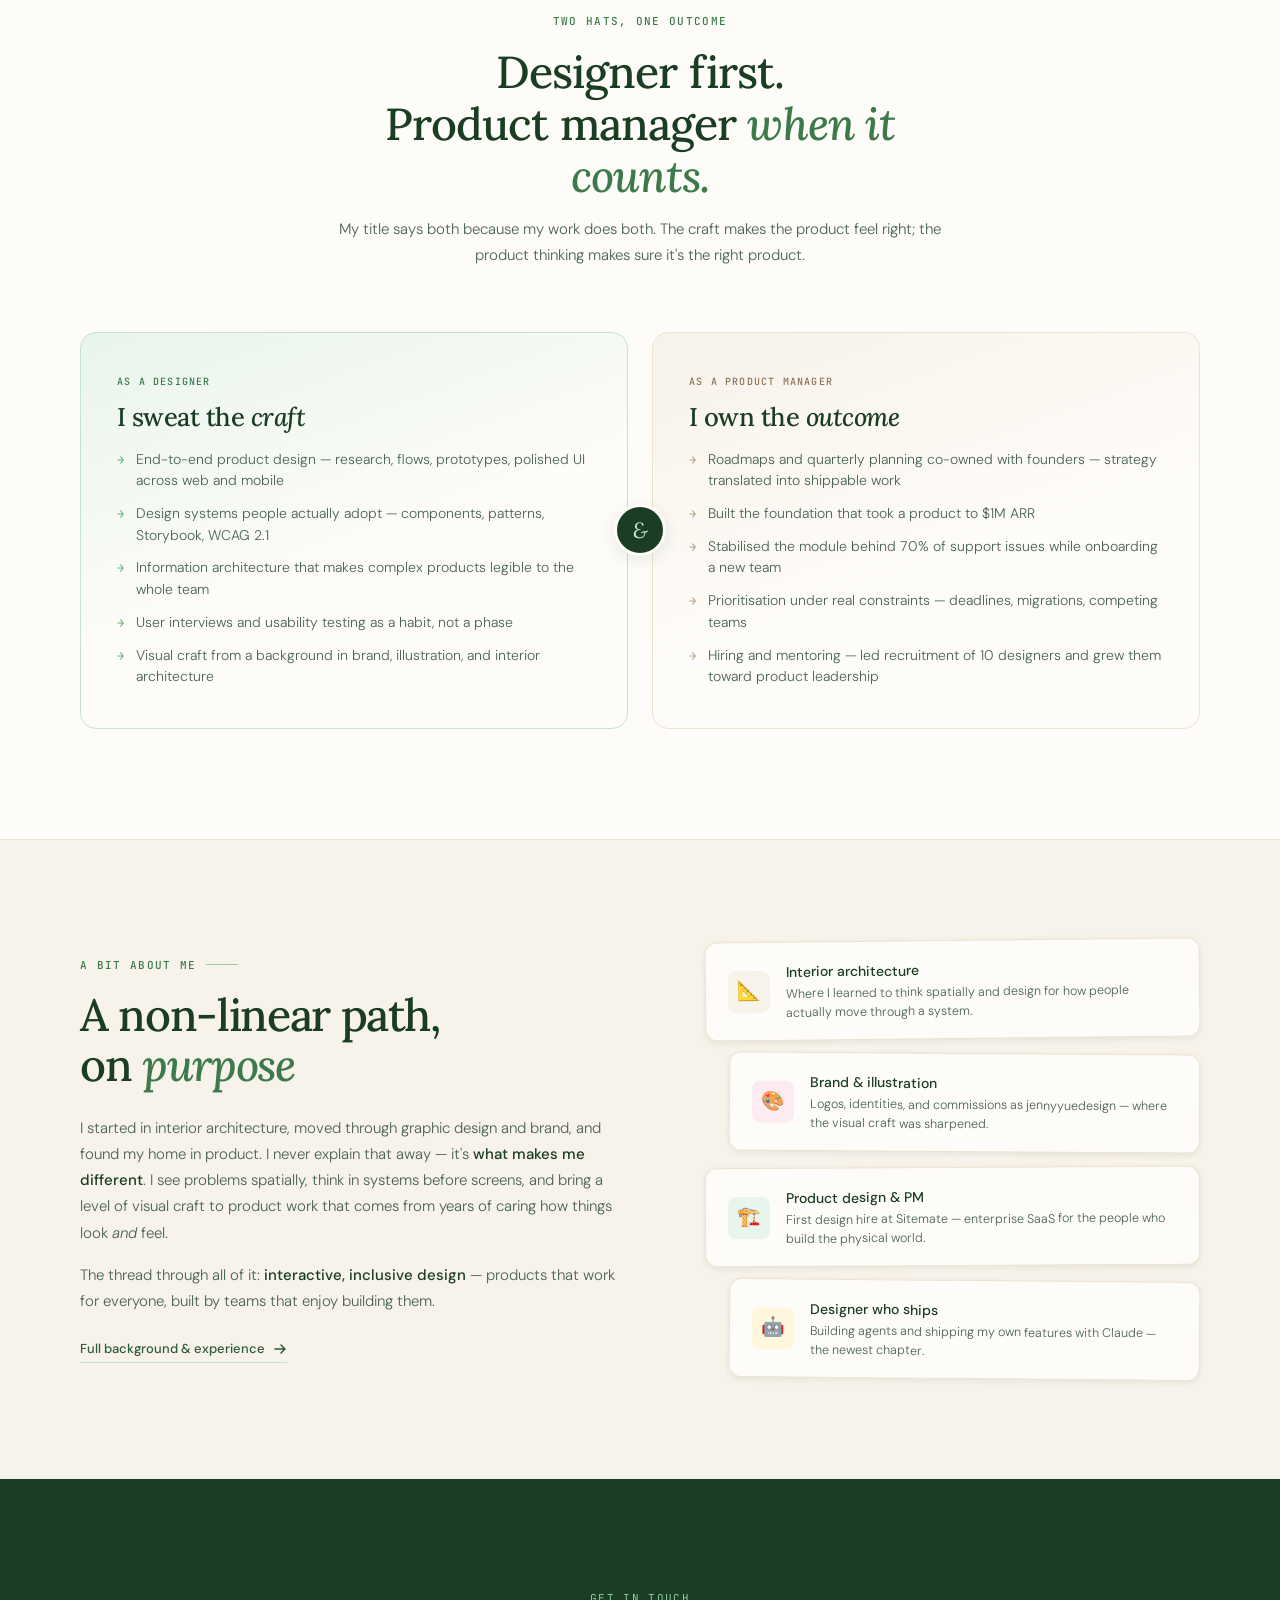
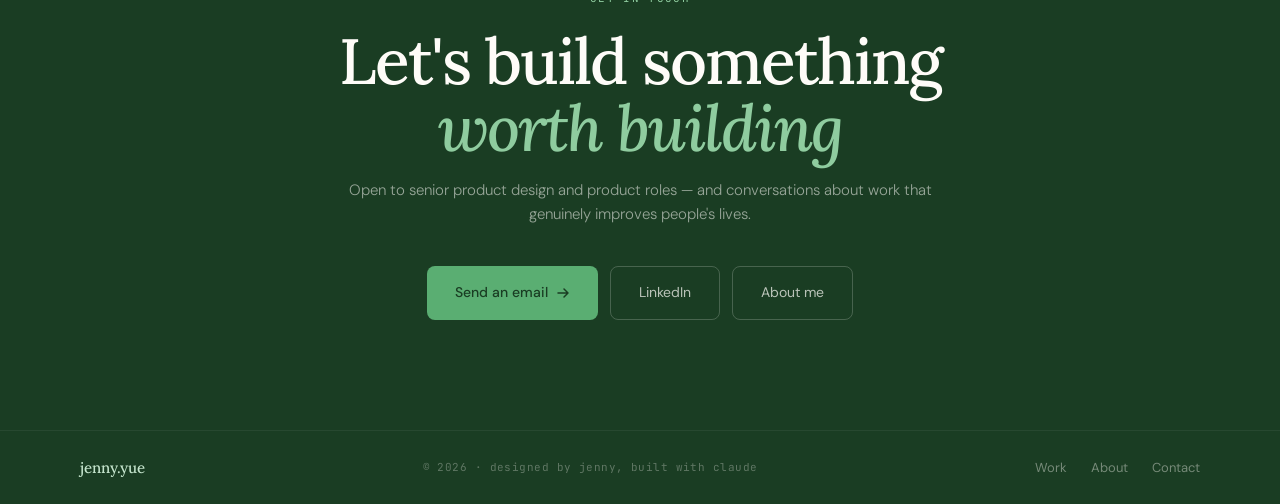
==== commit dfb2040f: "Add arcade boot loader to homepage (once per session, theme-matched) - 90s-arcade pixel boot: 4 scen" ====
--- a/index.html
+++ b/index.html
@@ -766,12 +766,101 @@
     footer { padding: 20px; }
     .footer-inner { flex-direction: column; gap: 12px; text-align: center; }
   }
+
+  /* ── ARCADE BOOT LOADER (homepage, once per session) ── */
+  html.booting, html.booting body { overflow: hidden; }
+  #boot { display: none; }
+  html.booting #boot { display: flex; }
+  #boot {
+    position: fixed; inset: 0; z-index: 99999;
+    flex-direction: column; align-items: center; justify-content: center; gap: 30px;
+    font-family: var(--font-mono);
+    --ld-bg:#FEFCF8; --ld-screen:#10231A; --ld-bd:#3D7A4B; --ld-text:#1A3D23;
+    --ld-meta:#4A6354; --ld-p1:#C2185B; --ld-seg-off:#E8F5EC; --ld-seg-on:#3D7A4B; --ld-glow:rgba(61,122,75,0.28);
+    background:radial-gradient(ellipse 60% 50% at 50% 38%,rgba(61,122,75,0.06),transparent 60%),var(--ld-bg);
+    transition:opacity 600ms ease;
+  }
+  body.dark #boot {
+    --ld-bg:#0B0F1E; --ld-screen:#081019; --ld-bd:#5CFF9A; --ld-text:#C9D4E8;
+    --ld-meta:#9FB0CE; --ld-p1:#FFE14D; --ld-seg-off:rgba(92,255,154,0.14); --ld-seg-on:#5CFF9A; --ld-glow:rgba(92,255,154,0.3);
+    background:radial-gradient(ellipse 60% 50% at 50% 38%,rgba(92,255,154,0.06),transparent 60%),var(--ld-bg);
+  }
+  #boot.boot-out { opacity:0; pointer-events:none; }
+  #boot::after { content:''; position:fixed; inset:0; pointer-events:none; z-index:5;
+    background:repeating-linear-gradient(0deg,rgba(0,0,0,0.10) 0 2px,transparent 2px 5px); }
+  body.dark #boot::after { background:repeating-linear-gradient(0deg,rgba(0,0,0,0.16) 0 2px,transparent 2px 5px); }
+  .b-meta { font-size:10px; letter-spacing:0.24em; color:var(--ld-meta); text-transform:uppercase; }
+  .b-p1 { font-family:'JetBrains Mono',monospace; font-weight:500; font-size:11px; color:var(--ld-p1); letter-spacing:0.14em; text-transform:uppercase; animation:bBlink 1.2s steps(1) infinite; }
+  .b-screen { position:relative; width:188px; height:158px; border:3px solid var(--ld-bd); border-radius:6px;
+    background:var(--ld-screen); box-shadow:0 0 22px var(--ld-glow), inset 0 0 18px rgba(0,0,0,0.25);
+    display:flex; align-items:center; justify-content:center; overflow:hidden; }
+  .b-screen::before { content:''; position:absolute; inset:0; z-index:3; pointer-events:none;
+    background:repeating-linear-gradient(0deg,rgba(0,0,0,0.20) 0 1px,transparent 1px 3px); }
+  .b-scene { position:absolute; inset:0; display:flex; align-items:center; justify-content:center; opacity:0; transition:opacity 220ms; }
+  .b-scene.on { opacity:1; }
+  .b-emoji { font-size:54px; line-height:1; filter:drop-shadow(0 3px 0 rgba(0,0,0,0.4)); }
+  .b-steam { position:absolute; top:30px; display:flex; gap:9px; }
+  .b-steam i { width:6px; height:6px; background:#C9D4E8; opacity:0; animation:bRise 1.1s steps(4) infinite; }
+  .b-steam i:nth-child(2){animation-delay:.36s} .b-steam i:nth-child(3){animation-delay:.72s}
+  @keyframes bRise { 0%{opacity:0;transform:translateY(8px)} 30%{opacity:.9} 100%{opacity:0;transform:translateY(-22px)} }
+  .b-ball { position:absolute; top:34px; width:14px; height:14px; border-radius:50%; background:#FF4DA6; box-shadow:0 0 10px #FF4DA6; animation:bBounce .6s steps(3) infinite alternate; }
+  @keyframes bBounce { to{transform:translateY(16px)} }
+  .b-blades { position:absolute; bottom:24px; display:flex; gap:5px; align-items:flex-end; }
+  .b-blades i { width:6px; background:#5CFF9A; transform-origin:bottom; animation:bSway .9s steps(3) infinite alternate; }
+  .b-blades i:nth-child(odd){height:26px} .b-blades i:nth-child(even){height:18px;background:#49E889}
+  .b-blades i:nth-child(2){animation-delay:.2s} .b-blades i:nth-child(4){animation-delay:.35s}
+  @keyframes bSway { to{transform:rotate(10deg)} }
+  .b-sun { position:absolute; top:26px; right:34px; width:18px; height:18px; border-radius:50%; background:#FFE14D; box-shadow:0 0 12px #FFE14D; }
+  .b-blocks { position:absolute; bottom:30px; display:grid; grid-template-columns:repeat(3,16px); gap:3px; }
+  .b-blocks i { width:16px; height:16px; background:#5CFF9A; opacity:0; animation:bPop .15s steps(1) forwards; }
+  .b-blocks i:nth-child(1){animation-delay:.1s} .b-blocks i:nth-child(2){animation-delay:.35s}
+  .b-blocks i:nth-child(3){animation-delay:.6s} .b-blocks i:nth-child(4){animation-delay:.85s;background:#FF4DA6}
+  .b-blocks i:nth-child(5){animation-delay:1.1s;background:#FF4DA6} .b-blocks i:nth-child(6){animation-delay:1.35s;background:#FFE14D}
+  @keyframes bPop { to{opacity:1} }
+  .b-flower { font-size:60px; color:#FF4DA6; opacity:0; transform:scale(0) rotate(-90deg);
+    text-shadow:0 0 18px rgba(255,77,166,0.6); }
+  .b-flower.bloom { animation:bBloom 700ms cubic-bezier(0.34,1.56,0.64,1) forwards, bSpin 7s 0.7s linear infinite; }
+  @keyframes bBloom { to{opacity:1;transform:scale(1) rotate(0)} }
+  @keyframes bSpin { from{transform:rotate(0)} to{transform:rotate(360deg)} }
+  .b-status { font-family:'JetBrains Mono',monospace; font-weight:500; font-size:12px; color:var(--ld-text); letter-spacing:0.04em; min-height:18px; text-align:center; text-transform:lowercase; }
+  .b-status.go { color:var(--ld-bd); font-size:16px; text-shadow:0 0 16px var(--ld-glow); }
+  .b-bar { display:flex; gap:4px; padding:5px; border:2px solid var(--ld-bd); box-shadow:0 0 14px var(--ld-glow); }
+  .b-seg { width:14px; height:16px; background:var(--ld-seg-off); }
+  .b-seg.fill { background:var(--ld-seg-on); box-shadow:0 0 8px var(--ld-glow); }
+  .b-skip { position:fixed; bottom:30px; font-family:'JetBrains Mono',monospace; font-weight:500; font-size:9px; color:var(--ld-meta); letter-spacing:0.14em; text-transform:uppercase; animation:bBlink 1.4s steps(1) infinite; }
+  @keyframes bBlink { 50%{opacity:.4} }
+  @media (prefers-reduced-motion: reduce){ #boot{display:none!important} html.booting,html.booting body{overflow:auto} }
 </style>
 <link rel="stylesheet" href="theme.css">
 </head>
 <body>
 <script>(function(){try{var t=localStorage.getItem('theme');if(t==='dark'||(!t&&matchMedia('(prefers-color-scheme: dark)').matches))document.body.classList.add('dark')}catch(e){}})()</script>
 
+<script>
+(function(){
+  var should=true;
+  try{
+    if(sessionStorage.getItem('booted')) should=false;
+    if(window.matchMedia && matchMedia('(prefers-reduced-motion: reduce)').matches) should=false;
+  }catch(e){}
+  window.__shouldBoot=should;
+  if(should) document.documentElement.classList.add('booting');
+})();
+</script>
+<div id="boot" aria-hidden="true">
+  <span class="b-meta">jenny.yue — booting portfolio · est. early internet</span>
+  <span class="b-p1">Player 1 — Jenny</span>
+  <div class="b-screen">
+    <div class="b-scene" data-k="coffee"><span class="b-emoji">☕</span><div class="b-steam"><i></i><i></i><i></i></div></div>
+    <div class="b-scene" data-k="game"><span class="b-emoji">🎮</span><div class="b-ball"></div></div>
+    <div class="b-scene" data-k="grass"><span class="b-emoji">🌱</span><div class="b-sun"></div><div class="b-blades"><i></i><i></i><i></i><i></i><i></i></div></div>
+    <div class="b-scene" data-k="build"><span class="b-emoji">🔨</span><div class="b-blocks"><i></i><i></i><i></i><i></i><i></i><i></i></div></div>
+    <div class="b-scene" data-k="ready"><span class="b-flower">❀</span></div>
+  </div>
+  <div class="b-status">brewing coffee…</div>
+  <div class="b-bar"></div>
+  <span class="b-skip">Press any key to skip</span>
+</div>
 <nav>
   <div class="nav-inner">
     <a href="index.html" class="nav-name">jenny.yue</a>
@@ -1143,5 +1232,49 @@
   }));
 </script>
 
+<script>
+(function(){
+  if(!window.__shouldBoot) return;
+  var boot=document.getElementById('boot');
+  if(!boot) return;
+  var statusEl=boot.querySelector('.b-status');
+  var barEl=boot.querySelector('.b-bar');
+  var scenes=[
+    {k:'coffee',label:'brewing coffee\u2026'},
+    {k:'game',label:'choosing my main\u2026'},
+    {k:'grass',label:'touching grass\u2026'},
+    {k:'build',label:'building\u2026'}
+  ];
+  var sceneEls=[].slice.call(boot.querySelectorAll('.b-scene'));
+  var flower=boot.querySelector('.b-flower');
+  var SEGS=16, segs=[];
+  for(var i=0;i<SEGS;i++){var s=document.createElement('span');s.className='b-seg';barEl.appendChild(s);segs.push(s);}
+  try{sessionStorage.setItem('booted','1');}catch(e){}
+  var STEP=1500, total=scenes.length*STEP, idx=-1, done=false;
+  function show(i){idx=i;sceneEls.forEach(function(s){s.classList.toggle('on',s.dataset.k===scenes[i].k);});statusEl.textContent=scenes[i].label;statusEl.classList.remove('go');}
+  show(0);
+  var sceneTimer=setInterval(function(){ if(idx<scenes.length-1) show(idx+1); },STEP);
+  var filled=0, segTimer=setInterval(function(){ if(filled<SEGS) segs[filled++].classList.add('fill'); },total/SEGS);
+  var readyTimer=setTimeout(function(){
+    clearInterval(sceneTimer);
+    sceneEls.forEach(function(s){s.classList.toggle('on',s.dataset.k==='ready');});
+    flower.classList.add('bloom');
+    statusEl.textContent='ready?  go!';statusEl.classList.add('go');
+    segs.forEach(function(s){s.classList.add('fill');});
+    setTimeout(finish,1000);
+  },total);
+  function finish(){
+    if(done) return; done=true;
+    clearInterval(sceneTimer);clearInterval(segTimer);clearTimeout(readyTimer);
+    try{sessionStorage.setItem('booted','1');}catch(e){}
+    boot.classList.add('boot-out');
+    setTimeout(function(){document.documentElement.classList.remove('booting');if(boot&&boot.parentNode)boot.parentNode.removeChild(boot);},600);
+    document.removeEventListener('keydown',finish);
+  }
+  document.addEventListener('keydown',finish);
+  boot.addEventListener('click',finish);
+  boot.addEventListener('touchstart',finish,{passive:true});
+})();
+</script>
 </body>
 </html>
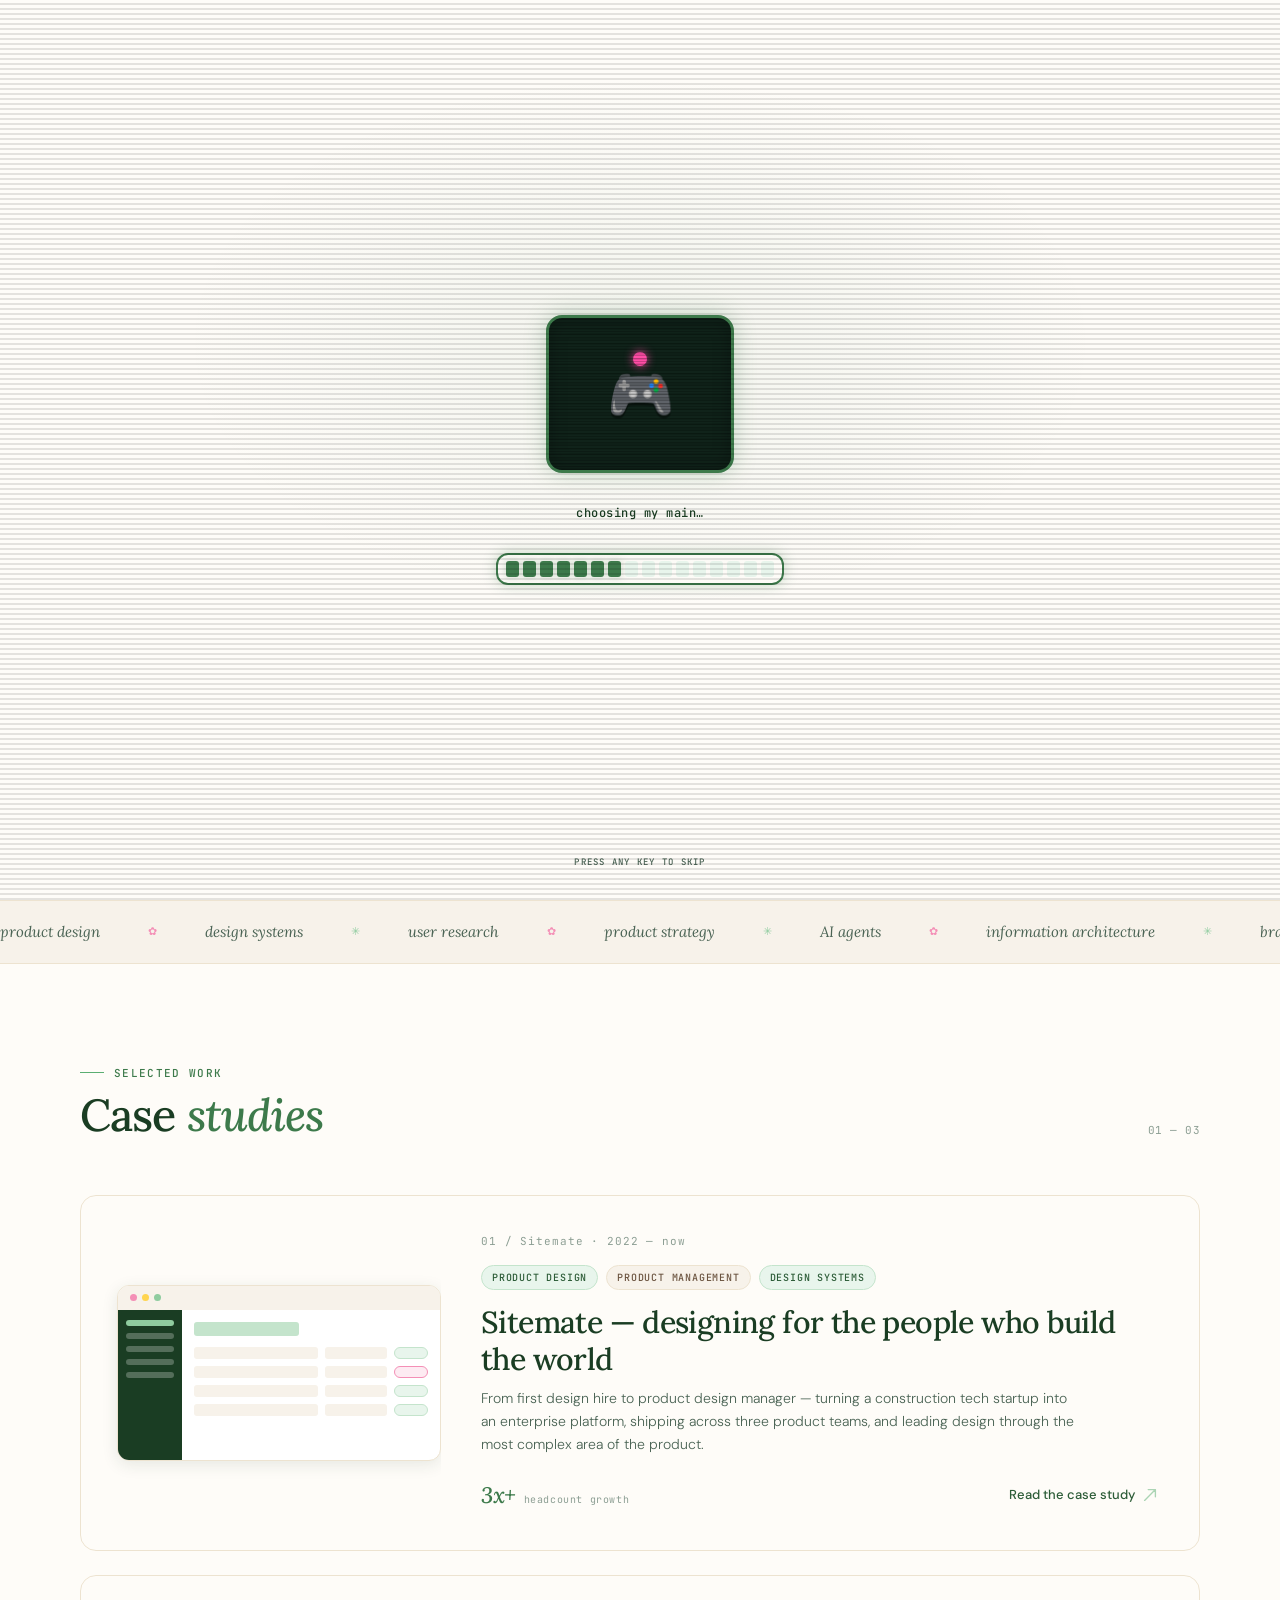
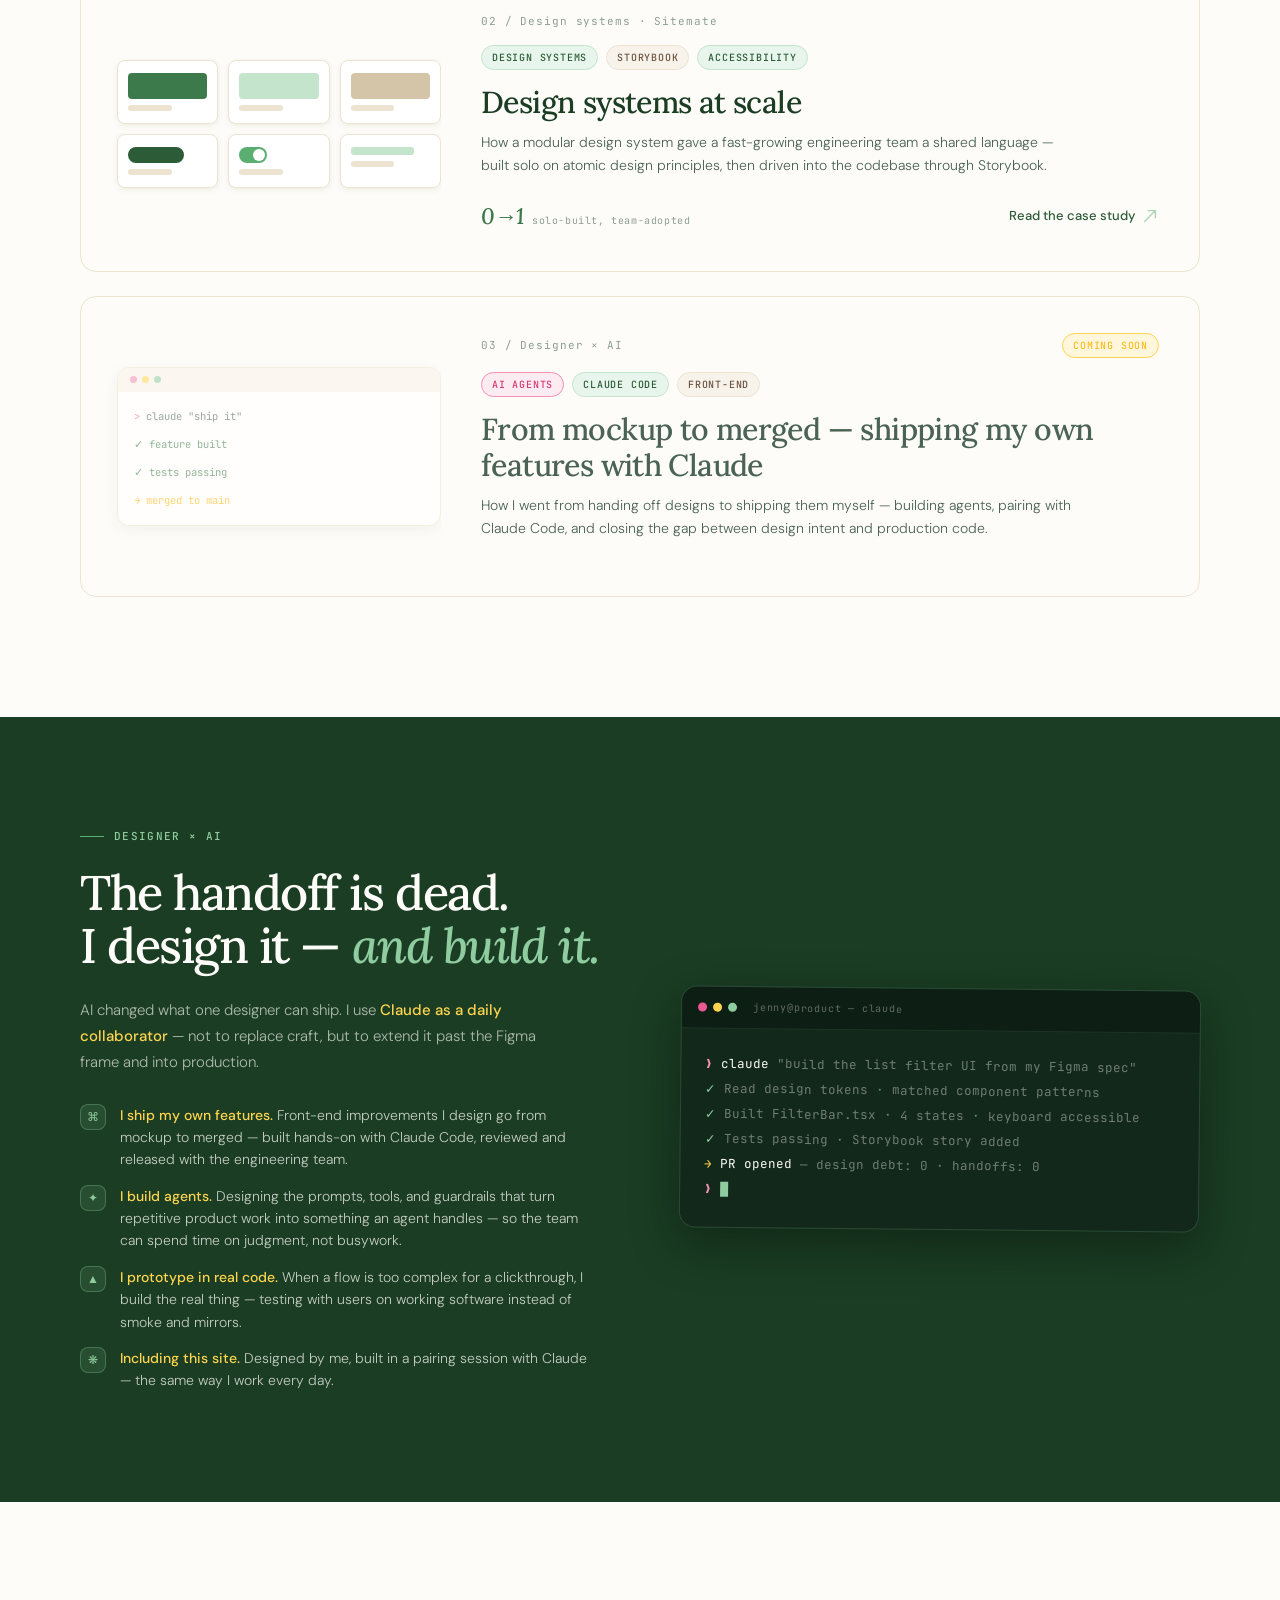
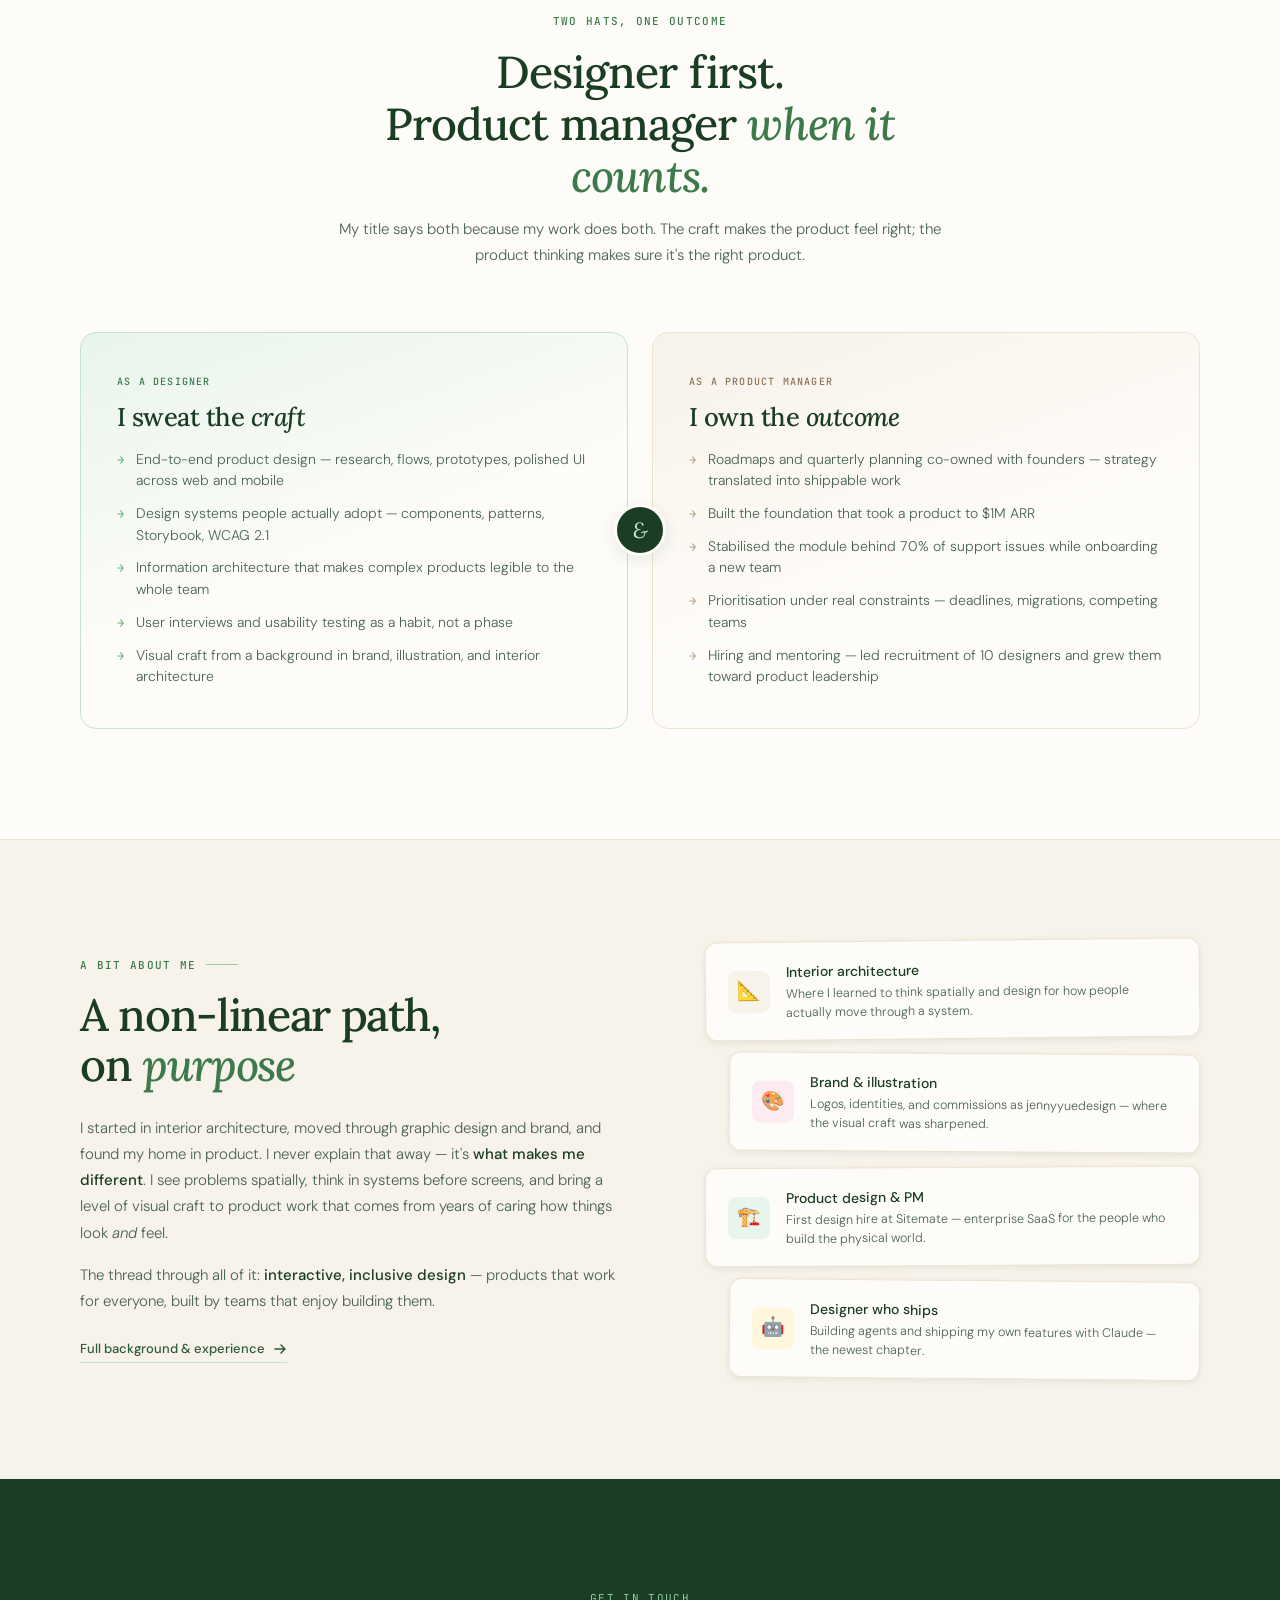
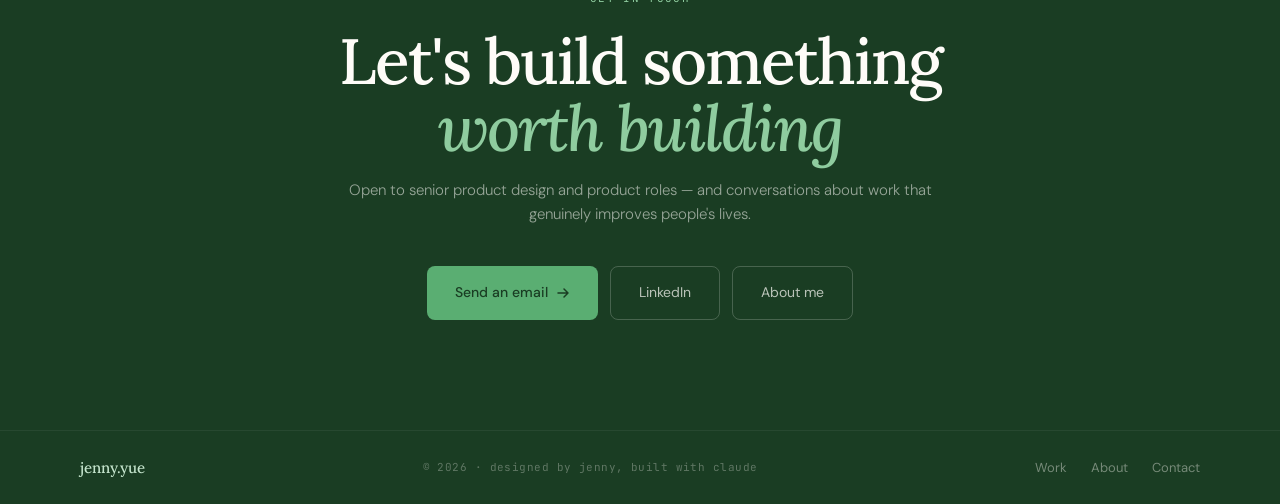
==== commit a6fff16b: "Boot loader: drop header lines, round container corners Remove the booting-portfolio meta and Player" ====
--- a/index.html
+++ b/index.html
@@ -791,7 +791,7 @@
   body.dark #boot::after { background:repeating-linear-gradient(0deg,rgba(0,0,0,0.16) 0 2px,transparent 2px 5px); }
   .b-meta { font-size:10px; letter-spacing:0.24em; color:var(--ld-meta); text-transform:uppercase; }
   .b-p1 { font-family:'JetBrains Mono',monospace; font-weight:500; font-size:11px; color:var(--ld-p1); letter-spacing:0.14em; text-transform:uppercase; animation:bBlink 1.2s steps(1) infinite; }
-  .b-screen { position:relative; width:188px; height:158px; border:3px solid var(--ld-bd); border-radius:6px;
+  .b-screen { position:relative; width:188px; height:158px; border:3px solid var(--ld-bd); border-radius:16px;
     background:var(--ld-screen); box-shadow:0 0 22px var(--ld-glow), inset 0 0 18px rgba(0,0,0,0.25);
     display:flex; align-items:center; justify-content:center; overflow:hidden; }
   .b-screen::before { content:''; position:absolute; inset:0; z-index:3; pointer-events:none;
@@ -824,8 +824,8 @@
   @keyframes bSpin { from{transform:rotate(0)} to{transform:rotate(360deg)} }
   .b-status { font-family:'JetBrains Mono',monospace; font-weight:500; font-size:12px; color:var(--ld-text); letter-spacing:0.04em; min-height:18px; text-align:center; text-transform:lowercase; }
   .b-status.go { color:var(--ld-bd); font-size:16px; text-shadow:0 0 16px var(--ld-glow); }
-  .b-bar { display:flex; gap:4px; padding:5px; border:2px solid var(--ld-bd); box-shadow:0 0 14px var(--ld-glow); }
-  .b-seg { width:14px; height:16px; background:var(--ld-seg-off); }
+  .b-bar { display:flex; gap:4px; padding:6px 8px; border:2px solid var(--ld-bd); border-radius:12px; box-shadow:0 0 14px var(--ld-glow); }
+  .b-seg { width:13px; height:16px; border-radius:3px; background:var(--ld-seg-off); }
   .b-seg.fill { background:var(--ld-seg-on); box-shadow:0 0 8px var(--ld-glow); }
   .b-skip { position:fixed; bottom:30px; font-family:'JetBrains Mono',monospace; font-weight:500; font-size:9px; color:var(--ld-meta); letter-spacing:0.14em; text-transform:uppercase; animation:bBlink 1.4s steps(1) infinite; }
   @keyframes bBlink { 50%{opacity:.4} }
@@ -848,8 +848,6 @@
 })();
 </script>
 <div id="boot" aria-hidden="true">
-  <span class="b-meta">jenny.yue — booting portfolio · est. early internet</span>
-  <span class="b-p1">Player 1 — Jenny</span>
   <div class="b-screen">
     <div class="b-scene" data-k="coffee"><span class="b-emoji">☕</span><div class="b-steam"><i></i><i></i><i></i></div></div>
     <div class="b-scene" data-k="game"><span class="b-emoji">🎮</span><div class="b-ball"></div></div>
